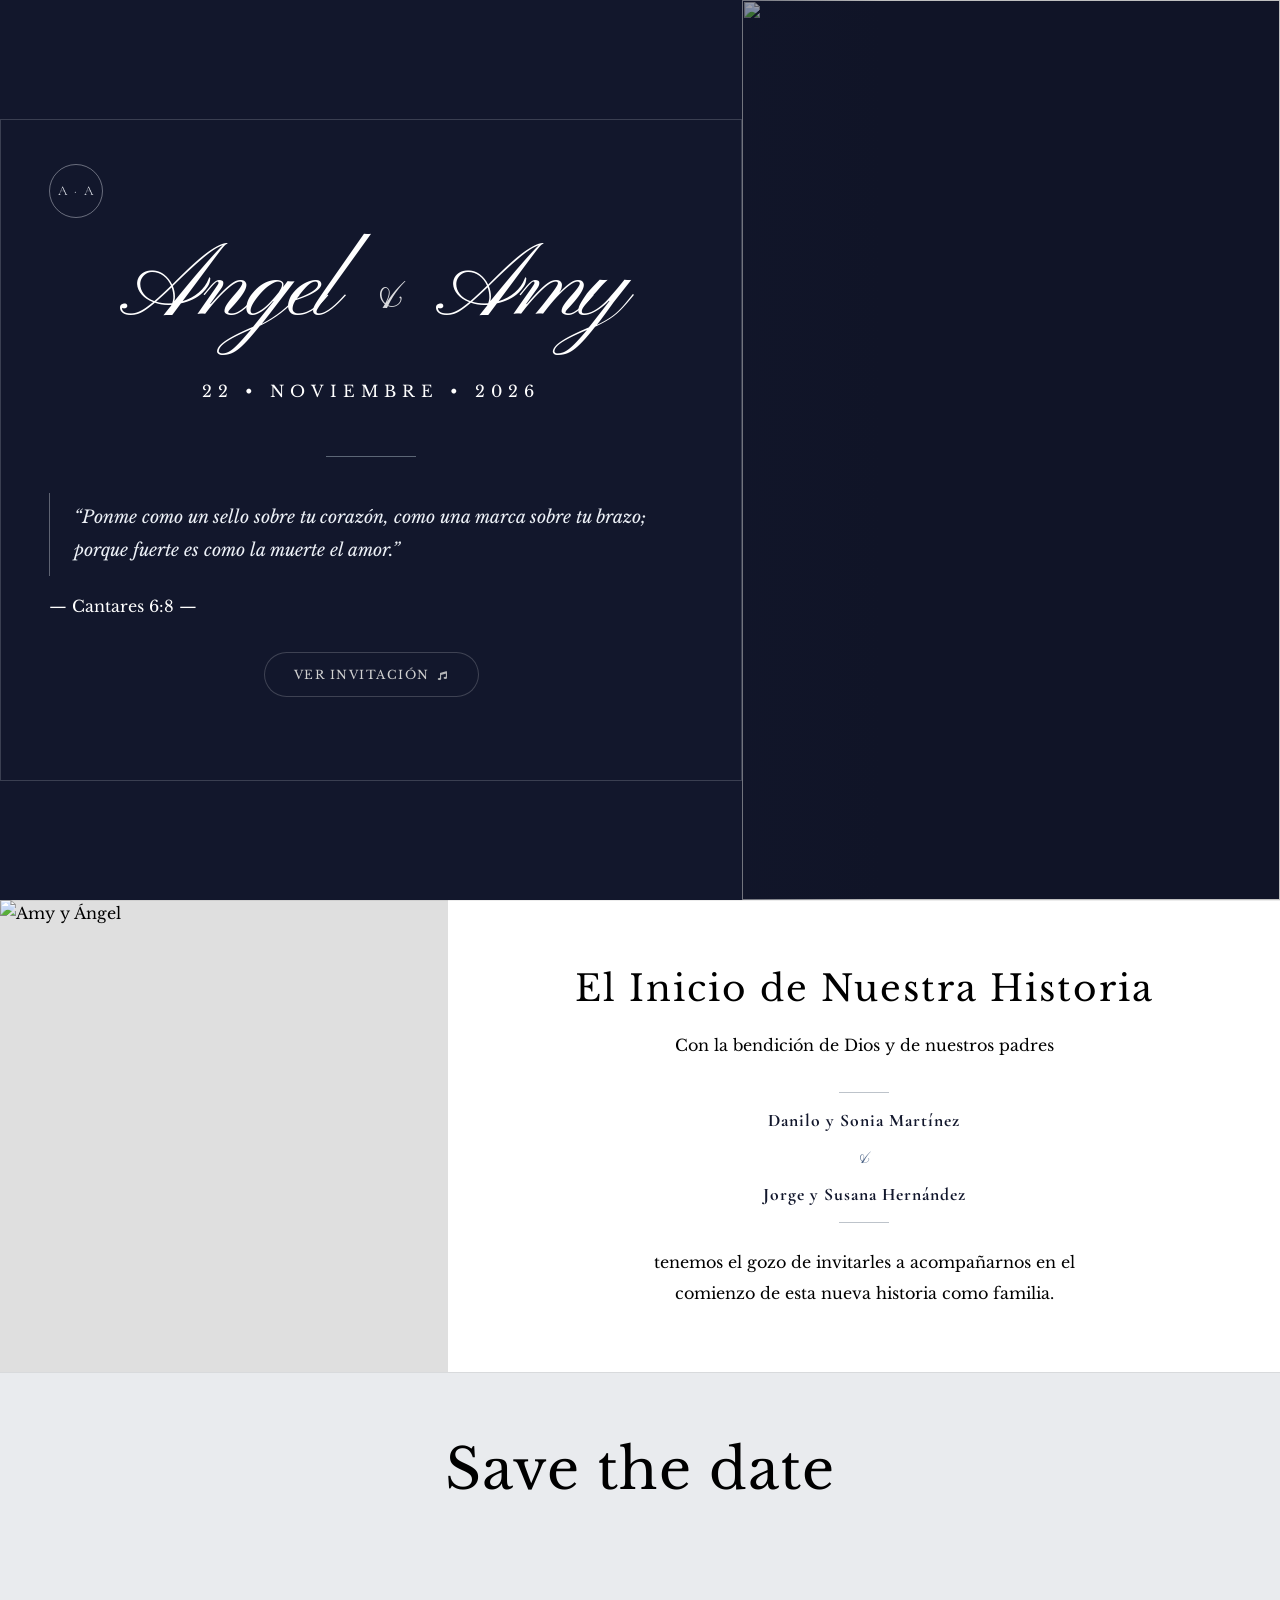
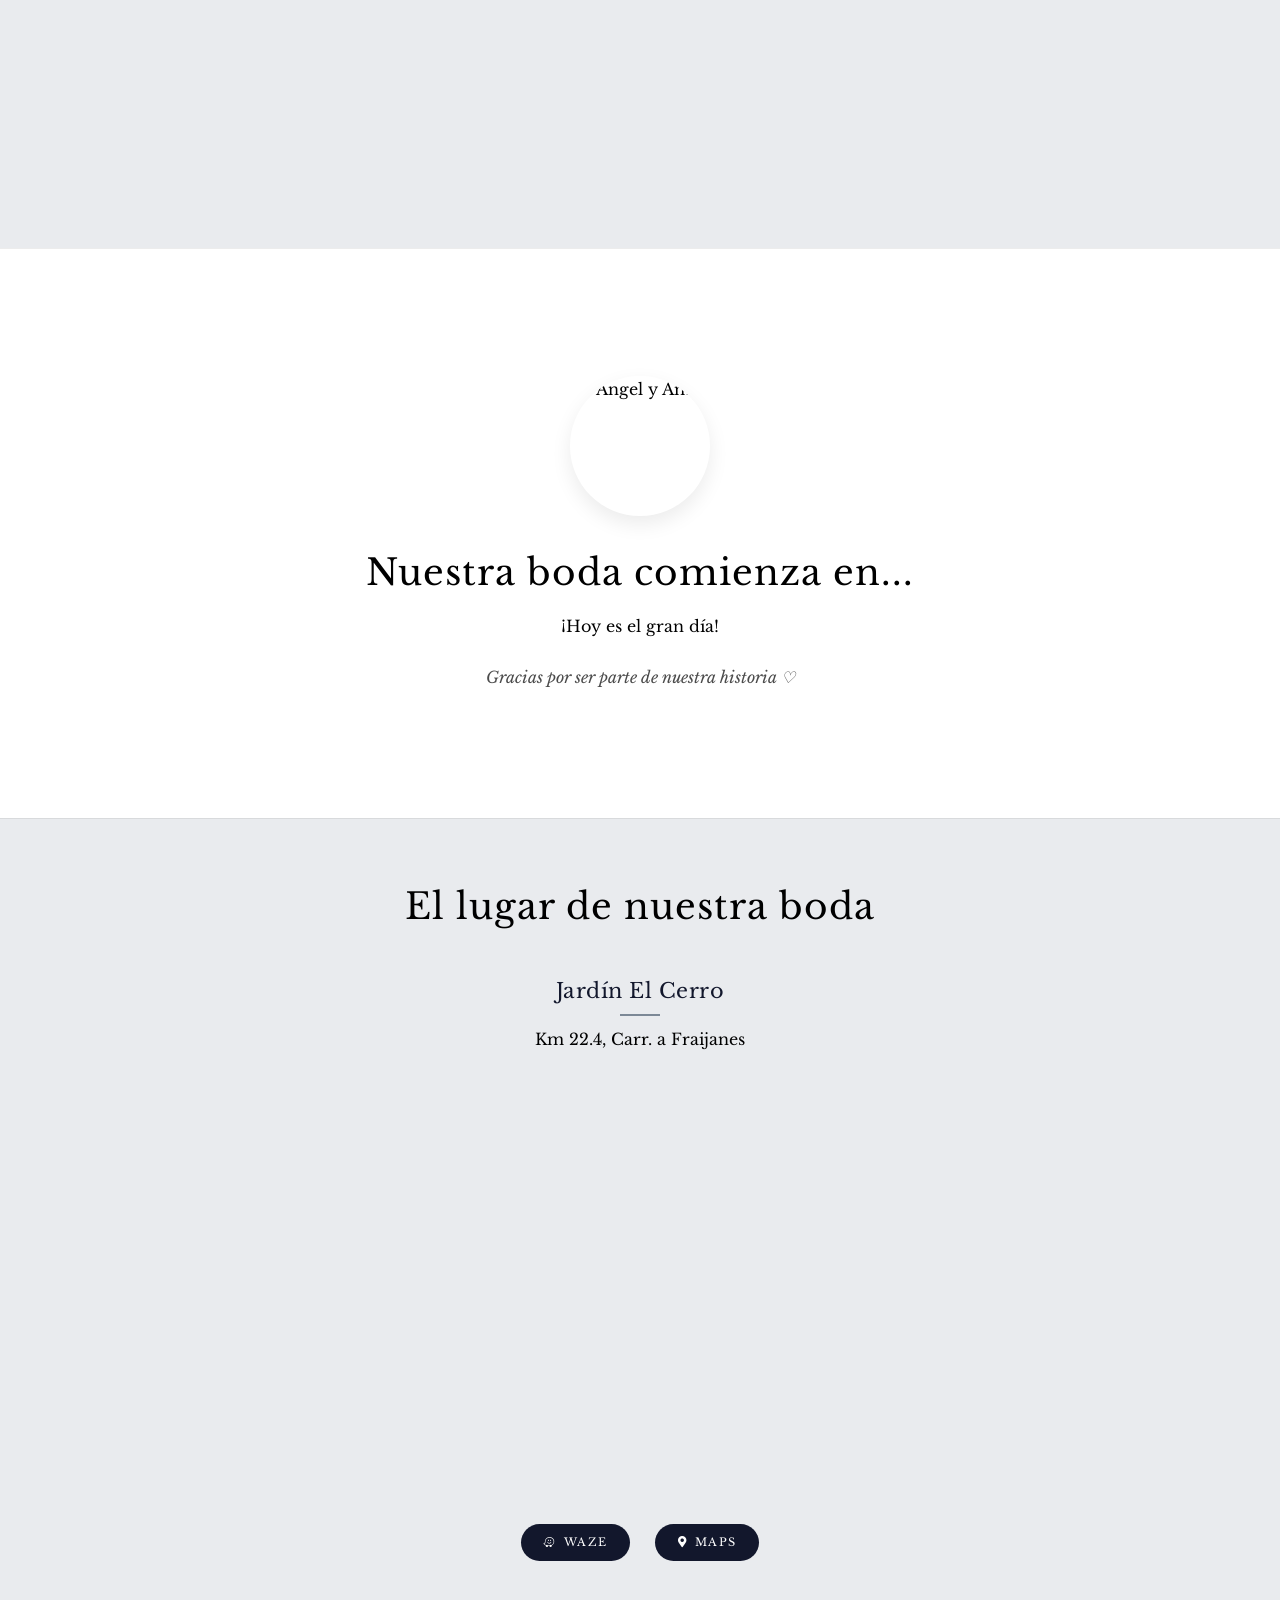
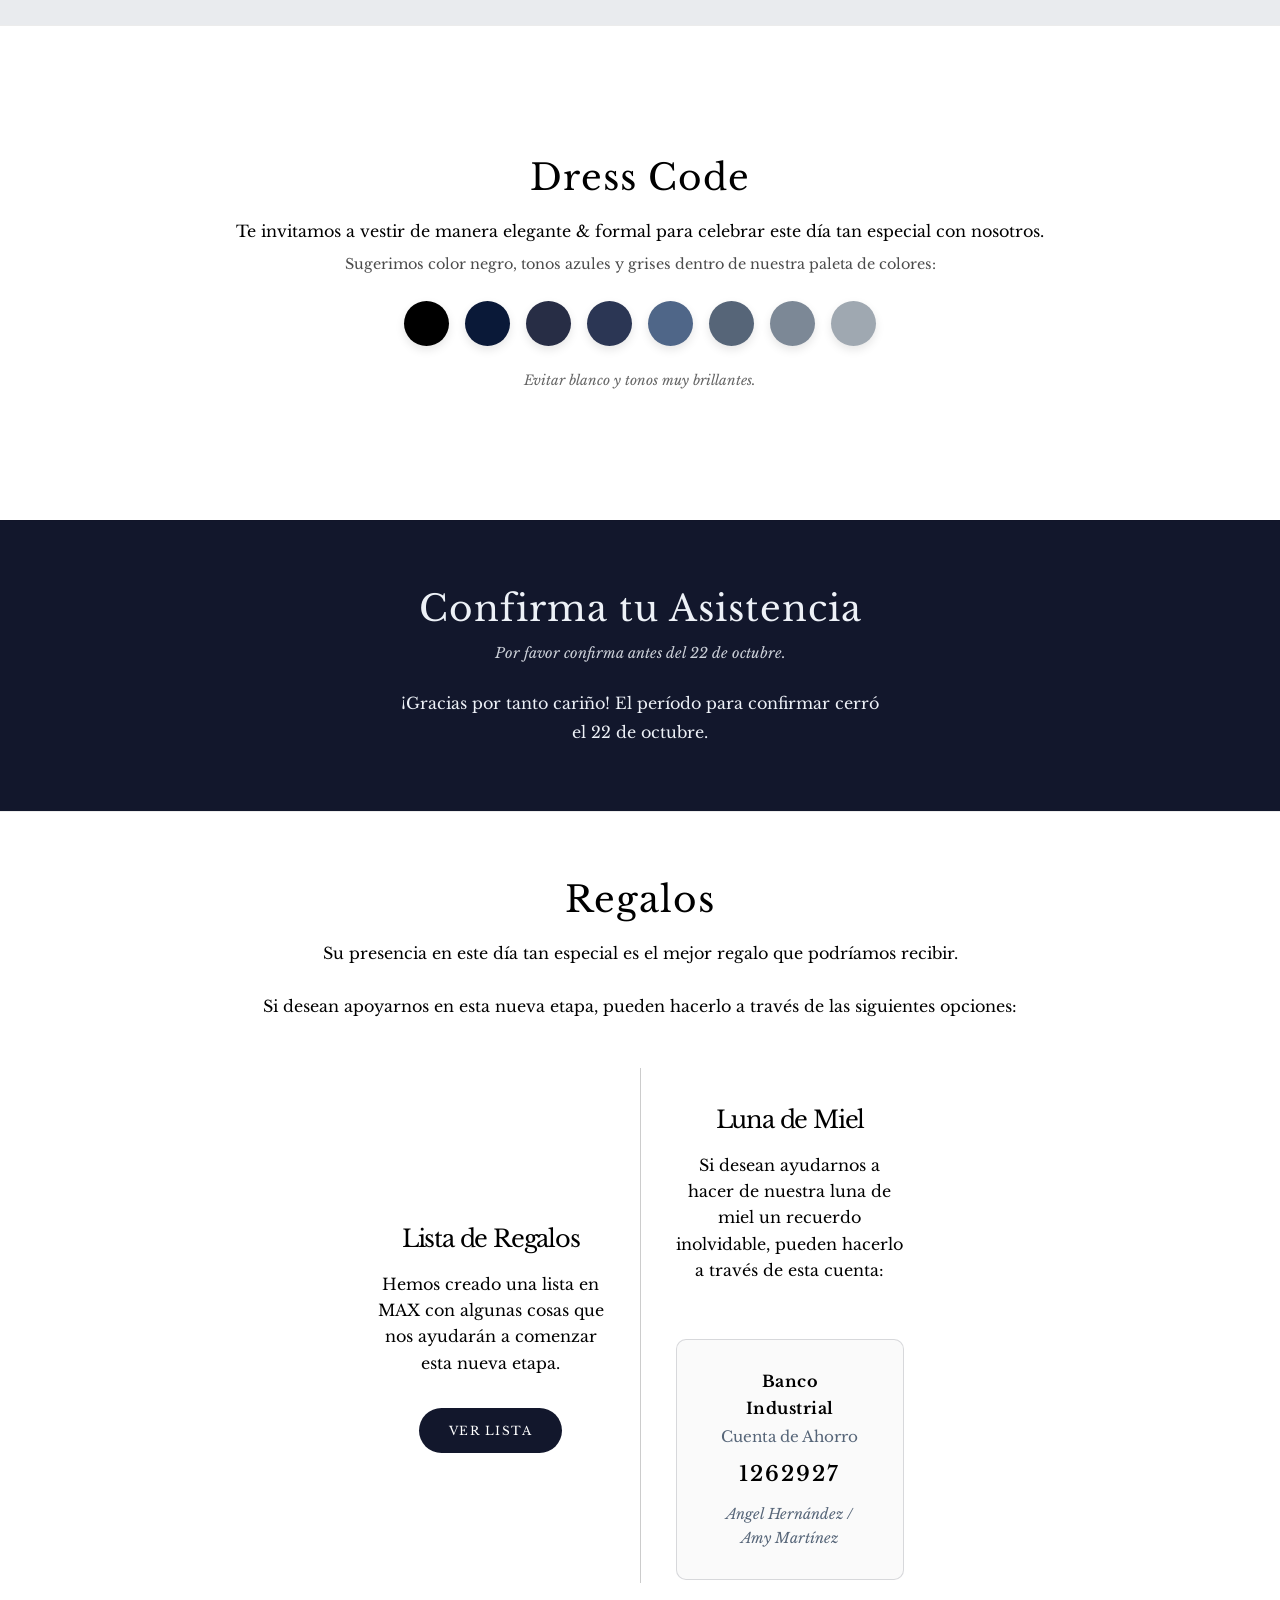
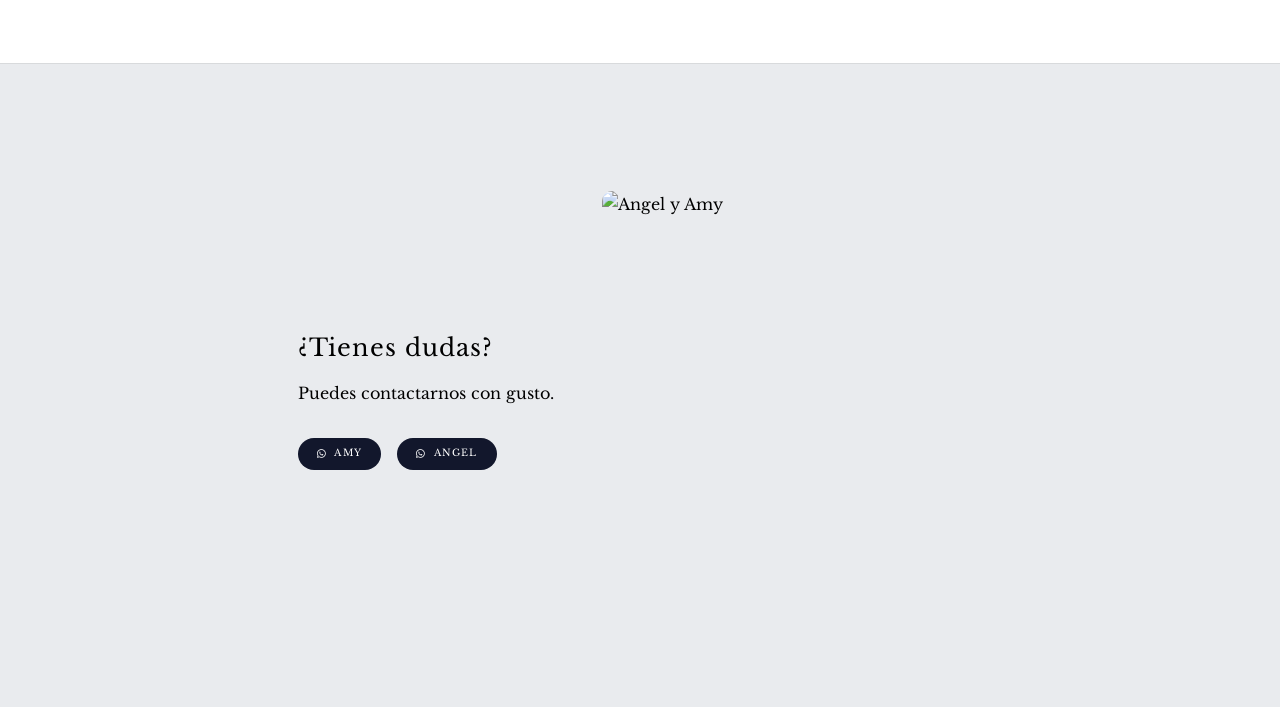
==== index.html @ c2020db7 "Mensaje Luna de Miel" ====
<!DOCTYPE HTML>

<html lang="es">
	<head>
		<title>Boda de Angel y Amy</title>
		<meta charset="utf-8" />

		<!-- Vista previa para WhatsApp y redes sociales -->
		<meta property="og:type" content="website" />
		<meta property="og:title" content="Angel & Amy · 22 de Noviembre 2026" />
		<meta property="og:description" content="¡Nos casamos! Acompáñanos a celebrar este día tan especial." />
		<meta property="og:image" content="https://wedding-angel-amy.netlify.app/images/preview.jpg" />
		<meta property="og:url" content="https://wedding-angel-amy.netlify.app/" />
		<meta name="twitter:card" content="summary_large_image" />
		<meta name="viewport" content="width=device-width, initial-scale=1, user-scalable=no" />
		<link rel="icon" type="image/png" sizes="32x32" href="images/favicon-32.png" />
		<link rel="icon" type="image/png" sizes="16x16" href="images/favicon-16.png" />
		<link rel="apple-touch-icon" sizes="180x180" href="images/favicon-180.png" />
		<link rel="icon" type="image/png" href="images/favicon.png" />
		<link rel="stylesheet" href="assets/css/main.css" />
		<link rel="stylesheet" href="https://cdnjs.cloudflare.com/ajax/libs/font-awesome/5.15.4/css/all.min.css">
		<link rel="preconnect" href="https://fonts.googleapis.com">
<link rel="preconnect" href="https://fonts.gstatic.com" crossorigin>

<link href="https://fonts.googleapis.com/css2?family=Cormorant+Garamond:wght@300;400;500;600;700&family=Libre+Baskerville:wght@400;700&family=Pinyon+Script&display=swap" rel="stylesheet">
		<noscript><link rel="stylesheet" href="assets/css/noscript.css" /></noscript>
	</head>
	<body class="is-preload">

		<!-- Wrapper -->
			<div id="wrapper" class="divided">

				<!-- Hero -->
					<section class="banner style1 orient-left content-align-left image-position-right fullscreen onload-image-fade-in onload-content-fade-right">
						<div class="content hero-content">

    <div class="hero-monogram">A · A</div>

    <h1 class="hero-names">
        <span>Angel</span>
        <span class="ampersand">&</span>
        <span>Amy</span>
    </h1>

<p class="hero-date">
22 • NOVIEMBRE • 2026
</p>

<div class="hero-divider"></div>

<blockquote class="hero-verse">
        “Ponme como un sello sobre tu corazón, como una marca sobre tu brazo; porque fuerte es como la muerte el amor.”
    </blockquote>

    <p class="hero-reference">
        — Cantares 6:8 —
    </p>

    <ul class="actions stacked">
        <li>
            <a href="#por-gracia"
               onclick="startExperience(event)"
               class="button hero-button">
                Ver Invitación <i class="icon solid fa-music" style="font-size:0.75em; margin-left:0.4em; opacity:0.85;"></i>
            </a>
        </li>
    </ul>

</div>
						<div class="image">
							<img src="images/Portada.jpg" alt="" />
						</div>
					</section>

					<section id="por-gracia" class="spotlight style1 orient-right content-align-left image-position-center onscroll-image-fade-in">
    <div class="content">
        <h2>El Inicio de Nuestra Historia</h2>
        <p class="spotlight-text">Con la bendición de Dios y de nuestros padres</p>
        <div class="parents-block">
            <div class="parents-divider"></div>
            <p class="parents-names">Danilo y Sonia Martínez</p>
            <span class="parents-ampersand">&amp;</span>
            <p class="parents-names">Jorge y Susana Hernández</p>
            <div class="parents-divider"></div>
        </div>
        <p class="spotlight-text">tenemos el gozo de invitarles a acompañarnos en el comienzo de esta nueva historia como familia.</p>
    </div>
    <div class="image">
        <img src="images/sdd2.jpg" alt="Amy y Ángel">
    </div>
</section>



				<!-- Fecha -->
				<section id="first" class="wrapper style1 align-center">
					<div class="inner onscroll-fade-in">
						<h1 class="sub-title">Save the date</h1>
						<div class="items style1 medium onscroll-fade-in">
							<section>
								<h3></h3>
								<h3>Domingo,</h3>
								<h3>22 de Noviembre de 2026</h3>
							</section>
							<section>
								<h3><i class="icon solid fa-church"></i> Ceremonia</h3>
								<h4>3:00 PM</h4>
								<h3><i class="icon solid fa-glass-cheers"></i> Recepción</h3>
								<h4>5:00 PM</h4>
							</section>
						</div>

					</div>
				</section>

				<!-- Countdown -->
				<section class="wrapper style1 align-center countdown-section onscroll-fade-in">
					<div class="inner onscroll-fade-in">
						<div class="date-photo">
							<img src="images/sdd5.jpg" alt="Angel y Amy" />
						</div>
						<h2 class="sub-title">Nuestra boda comienza en...</h2>
						<div id="countdown" class="countdown">
							<div class="time-box">
								<span id="days">0</span>
								<small>Días</small>
							</div>
							<div class="time-box">
								<span id="hours">0</span>
								<small>Horas</small>
							</div>
							<div class="time-box">
								<span id="minutes">0</span>
								<small>Min</small>
							</div>
							<div class="time-box">
								<span id="seconds">0</span>
								<small>Seg</small>
							</div>
						</div>
						<p id="countdown-message" class="countdown-message"></p>
					</div>
				</section>


				<!-- Ubicación -->
				<section class="wrapper style1 align-center location-section onscroll-fade-in">
					<div class="inner onscroll-fade-in">
						<h2 class="sub-title">El lugar de nuestra boda</h2>
						<br>
						<p><strong class="location-highlight">Jardín El Cerro</strong><br>Km 22.4, Carr. a Fraijanes</p>
						<div class="map-container">
						<iframe src="https://www.google.com/maps/embed?pb=!1m14!1m8!1m3!1d3247.8206105002237!2d-90.46124340290461!3d14.500118554054353!3m2!1i1024!2i768!4f13.1!3m3!1m2!1s0x8589a5372f4e31df%3A0xabebb25050e597f4!2sJard%C3%ADn%20El%20Cerro!5e0!3m2!1ses!2sgt!4v1773817597792!5m2!1ses!2sgt" width="600" height="450" style="border:0;" allowfullscreen="" loading="lazy" referrerpolicy="no-referrer-when-downgrade"></iframe>
					</div>
					<p></p>
					<ul class="actions small map-buttons">
						<li>
							<a href="https://waze.com/ul/h9fxdmx9bu" target="_blank" class="button small primary">
								<i class="icon brands fa-waze"></i> Waze
							</a>
						</li>
						<li>
							<a href="https://maps.app.goo.gl/NT7ha3MDsF26nURL7" target="_blank" class="button small primary">
								<i class="icon solid fa-map-marker-alt"></i> Maps
							</a>
						</li>
					</ul>
					</div>
					</section>

					<!-- Dress Code -->
					<section class="wrapper style1 align-center dresscode-section onscroll-fade-in">
						<div class="inner onscroll-fade-in">
							<h2 class="sub-title">Dress Code</h2>

							<p class="dresscode-text">
								Te invitamos a vestir de manera <strong>elegante & formal</strong> para celebrar este día tan especial con nosotros.
							</p>

							<p class="dresscode-subtext">
								Sugerimos color negro, tonos azules y grises dentro de nuestra paleta de colores:
							</p>

							<div class="color-palette">
								<span class="color color-1"></span>
								<span class="color color-2"></span>
								<span class="color color-3"></span>
								<span class="color color-4"></span>
								<span class="color color-5"></span>
								<span class="color color-6"></span>
								<span class="color color-7"></span>
								<span class="color color-8"></span>
							</div>

							<p class="dresscode-note">
								Evitar blanco y tonos muy brillantes.
							</p>
						</div>
					</section>

					<!-- RSVP -->
					<section class="wrapper style1 align-center rsvp-section onscroll-fade-in">
						<div class="inner onscroll-fade-in">
							<h2 class="sub-title">Confirma tu Asistencia</h2>
							<p class="rsvp-deadline">Por favor confirma antes del <strong>22 de octubre</strong>.</p>

							<div id="rsvp-active">
								<p id="rsvp-saludo" class="rsvp-saludo" style="display:none;"></p>
								<p>Esta invitación ha sido reservada para <strong id="seats">4</strong> persona(s).</p>

								<form id="rsvp-form">
									<label>¿Cuántos asistirán?</label>
									<select id="guestCount" required>
										<option value="" disabled selected>Cargando opciones...</option>
									</select>

									<br><br>

									<button type="submit" class="button primary">
										Confirmar asistencia
									</button>
								</form>
								<div id="thank-you" class="thank-you-box">
								<h3 class="thank-you-title">GRACIAS POR CONFIRMAR</h3>
								<p class="thank-you-text">Tu presencia es nuestro mejor regalo.</p>
								</div>
							</div>

							<div id="rsvp-closed" class="rsvp-closed-box" style="display:none;">
								<p>¡Gracias por tanto cariño! El período para confirmar cerró el 22 de octubre.</p>
							</div>
						</div>
					</section>
				





				<!-- Regalos -->
				<section class="wrapper style1 align-center regalos-section">
					<div class="inner onscroll-fade-in">

						<h2 class="sub-title">Regalos</h2>

						<p>
            				Su presencia en este día tan especial es el mejor regalo que podríamos recibir.<br><br>
							Si desean apoyarnos en esta nueva etapa, pueden hacerlo a través de las siguientes opciones:
						</p>

						<div class="items style1 medium onscroll-fade-in">

							<!-- Lista MAX -->
							<section>
								<h3>Lista de Regalos</h3>
								<p>
									Hemos creado una lista en MAX con algunas cosas que nos ayudarán a comenzar esta nueva etapa.
								</p>
								<a href="https://www2.max.com.gt/bodas/index/regalos/boda/42874/pareja/hernandez-martinez/fecha/22-11-2026" class="button primary" target="_blank">
									Ver lista
								</a>
							</section>

							<!-- QR -->
							<section>
								<h3>Luna de Miel</h3>
								<p>
									Si desean ayudarnos a hacer de nuestra luna de miel un recuerdo inolvidable, pueden hacerlo a través de esta cuenta:
								</p>
								<div class="bank-card">
									<p class="bank-name">Banco Industrial</p>
									<p class="bank-detail">Cuenta de Ahorro</p>
									<p class="bank-number">1262927</p>
									<p class="bank-owners">Angel Hernández / Amy Martínez</p>
								</div>
							</section>

						</div>

					</div>
				</section>

				

				<!-- Contacto -->
					<section class="wrapper style1 contact-section onscroll-fade-in">
						<div class="inner onscroll-fade-in contact-flex">
							<div class="contact-text">
								<h3 class="sub-title">¿Tienes dudas?</h3>
								<p>Puedes contactarnos con gusto.</p>

								<div class="contact-buttons">
									<a href="https://wa.me/56362516?text=Hola%20tengo%20una%20duda%20sobre%20la%20boda!" 
									target="_blank" 
									class="button small primary">
									<i class="icon brands fa-whatsapp"></i> Amy
									</a>

									<a href="https://wa.me/57635644?text=Hola%20tengo%20una%20duda%20sobre%20la%20boda!" 
									target="_blank" 
									class="button small primary">
									<i class="icon brands fa-whatsapp"></i> Angel
									</a>
								</div>
							</div>
							<div class="contact-photo">
								<img src="images/sdd6.jpg" alt="Angel y Amy" />
							</div>
						</div>
					</section>

			</div>

		<!-- Scripts -->
			<script src="assets/js/jquery.min.js"></script>
			<script src="assets/js/jquery.scrollex.min.js"></script>
			<script src="assets/js/jquery.scrolly.min.js"></script>
			<script src="assets/js/browser.min.js"></script>
			<script src="assets/js/breakpoints.min.js"></script>
			<script src="assets/js/util.js"></script>
			<script src="assets/js/main.js"></script>


		<!-- Música: reproduce la canción y baja a la sección de fecha -->
		<script>
			function smoothScrollTo(targetY, duration) {
				const startY = window.pageYOffset;
				const distance = targetY - startY;
				const startTime = performance.now();

				function easeOutQuint(t) {
					return 1 - Math.pow(1 - t, 5);
				}

				function step(currentTime) {
					const elapsed = currentTime - startTime;
					const progress = Math.min(elapsed / duration, 1);
					const eased = easeOutQuint(progress);

					window.scrollTo({ top: startY + distance * eased, behavior: 'auto' });

					if (progress < 1) {
						requestAnimationFrame(step);
					}
				}

				requestAnimationFrame(step);
			}

			function startExperience(event) {
				event.preventDefault();

				const song = document.getElementById("weddingSong");
				song.play();

				const target = document.querySelector('#por-gracia');
				const targetPosition = target.getBoundingClientRect().top + window.pageYOffset;

				smoothScrollTo(targetPosition, 1600);
			}
		</script>

		<!-- Conteo regresivo -->
		<script>
			const weddingDate = new Date("Nov 22, 2026 00:00:00").getTime();

			setInterval(function() {
				const now = new Date().getTime();
				const distance = weddingDate - now;

				if (distance <= 0) {
					document.getElementById("countdown").innerHTML = "¡Hoy es el gran día!";
					document.getElementById("countdown-message").innerText = "Gracias por ser parte de nuestra historia ♡";
					return;
				}

				const days = Math.floor(distance / (1000 * 60 * 60 * 24));
				const hours = Math.floor((distance / (1000 * 60 * 60)) % 24);
				const minutes = Math.floor((distance / (1000 * 60)) % 60);
				const seconds = Math.floor((distance / 1000) % 60);

				document.getElementById("days").innerText = days;
				document.getElementById("hours").innerText = hours;
				document.getElementById("minutes").innerText = minutes;
				document.getElementById("seconds").innerText = seconds;

				document.getElementById("countdown-message").innerText =
					"Contando los días para celebrar nuestro amor ♡";

			}, 1000);
		</script>

		<!-- Fecha límite de RSVP: cierra el formulario después del 22 de octubre -->
		<script>
			const rsvpDeadline = new Date("2026-10-22T23:59:59").getTime();

			if (Date.now() > rsvpDeadline) {
				document.getElementById("rsvp-active").style.display = "none";
				document.getElementById("rsvp-closed").style.display = "block";
			}
		</script>

		<!-- Cantidad de invitados por RSVP (según el enlace ?rsvp=) -->
		<script>
			const APPS_SCRIPT_URL = "https://script.google.com/macros/s/AKfycbyqhJdUTlt2XJfE5N0zF65Lbh-_t6SDPDvENMgmNZa_zVRCYBy6V2Z7oBlwqEmr4Bo/exec";

			const urlParams = new URLSearchParams(window.location.search);
			const guestGroup = (urlParams.get('rsvp') || '').trim().toLowerCase();

			// Respaldo por si el enlace no tiene ?rsvp= o el Apps Script aún no responde
			const guestDataRespaldo = {
				"familia-perez": 4,
				"ana": 2,
				"carlos": 1
			};

			function pintarOpciones(seats, nombre) {
				document.getElementById("seats").innerText = seats;

				if (nombre) {
					const saludo = document.getElementById("rsvp-saludo");
					if (saludo) {
						saludo.innerText = `Hola ${nombre},`;
						saludo.style.display = "block";
					}
				}

				const select = document.getElementById("guestCount");
				select.innerHTML = `<option value="" disabled selected>Selecciona una opción</option><option value="0">No podremos asistir</option>`;
				for (let i = 1; i <= seats; i++) {
					select.innerHTML += `<option value="${i}">${i} persona(s)</option>`;
				}
			}

			async function cargarInvitado() {
				if (!guestGroup) {
					pintarOpciones(1, null);
					return;
				}

				try {
					const res = await fetch(`${APPS_SCRIPT_URL}?slug=${encodeURIComponent(guestGroup)}`);
					const data = await res.json();

					if (data.found) {
						pintarOpciones(Number(data.asientos) || 1, data.nombre);
						return;
					}
				} catch (err) {
					console.error("No se pudo cargar la información del invitado, usando respaldo:", err);
				}

				// Respaldo si el slug no está en la hoja o falló la conexión
				pintarOpciones(guestDataRespaldo[guestGroup] || 1, null);
			}

			cargarInvitado();
		</script>

		<!-- Registrar RSVP -->
		<script>
			document.getElementById("rsvp-form").addEventListener("submit", function(e) {
				e.preventDefault();

				const guests = document.getElementById("guestCount").value;
				const attending = Number(guests) > 0 ? "si" : "no";

				const data = new URLSearchParams();
				data.append("group", guestGroup);
				data.append("guests", guests);
				data.append("attending", attending);

				fetch(APPS_SCRIPT_URL, {
					method: "POST",
					mode: "no-cors",
					body: data
				});

				// UX bonito 💅
				document.getElementById("rsvp-form").style.display = "none";
				document.getElementById("thank-you").style.display = "block";
			});
		</script>

		<audio id="weddingSong">
			<source src="audio/song.mp3" type="audio/mpeg">
		</audio>
	</body>
</html>
---- assets/css/main.css ----
@import url(fontawesome-all.min.css);
@import url("https://fonts.googleapis.com/css?family=Source+Sans+Pro:300,300i,400,400i");

/*
	Story by HTML5 UP
	html5up.net | @ajlkn
	Free for personal and commercial use under the CCA 3.0 license (html5up.net/license)
*/

html, body, div, span, applet, object,
iframe, h1, h2, h3, h4, h5, h6, p, blockquote,
pre, a, abbr, acronym, address, big, cite,
code, del, dfn, em, img, ins, kbd, q, s, samp,
small, strike, strong, sub, sup, tt, var, b,
u, i, center, dl, dt, dd, ol, ul, li, fieldset,
form, label, legend, table, caption, tbody,
tfoot, thead, tr, th, td, article, aside,
canvas, details, embed, figure, figcaption,
footer, header, hgroup, menu, nav, output, ruby,
section, summary, time, mark, audio, video {
	margin: 0;
	padding: 0;
	border: 0;
	font-size: 100%;
	font: inherit;
	vertical-align: baseline;}

article, aside, details, figcaption, figure,
footer, header, hgroup, menu, nav, section {
	display: block;}

body {
	line-height: 1;
}

ol, ul {
	list-style: none;
}

blockquote, q {
	quotes: none;
}

	blockquote:before, blockquote:after, q:before, q:after {
		content: '';
		content: none;
	}

table {
	border-collapse: collapse;
	border-spacing: 0;
}

body {
	-webkit-text-size-adjust: none;
}

mark {
	background-color: transparent;
	color: inherit;
}

input::-moz-focus-inner {
	border: 0;
	padding: 0;
}

input, select, textarea {
	-moz-appearance: none;
	-webkit-appearance: none;
	-ms-appearance: none;
	appearance: none;
}

/* Basic */

	@-ms-viewport {
		width: device-width;
	}

	body {
		-ms-overflow-style: scrollbar;
	}

	@media screen and (max-width: 480px) {

		html, body {
			min-width: 320px;
		}

	}

	html {
		box-sizing: border-box;
	}

	*, *:before, *:after {
		box-sizing: inherit;
	}

	body {
		background: #ffffff;
	}

		body.is-preload *, body.is-preload *:before, body.is-preload *:after {
			-moz-animation: none !important;
			-webkit-animation: none !important;
			-ms-animation: none !important;
			animation: none !important;
			-moz-transition: none !important;
			-webkit-transition: none !important;
			-ms-transition: none !important;
			transition: none !important;
		}

/* Type */

	html {
		font-size: 18pt;
	}

		@media screen and (max-width: 1680px) {

			html {
				font-size: 14pt;
			}

		}

		@media screen and (max-width: 1280px) {

			html {
				font-size: 12pt;
			}

		}

		@media screen and (max-width: 736px) {

			html {
				font-size: 11pt;
			}

		}

		@media screen and (max-width: 360px) {

			html {
				font-size: 10pt;
			}

		}

	body {
		background-color: #ffffff;
		color: #000000;
	}

	body, input, select, textarea {
		font-family: 'Libre Baskerville', serif;
		font-size: 1rem;
		font-weight: 300;
		line-height: 1.65;
	}

	a {
		-moz-transition: color 0.2s ease-in-out;
		-webkit-transition: color 0.2s ease-in-out;
		-ms-transition: color 0.2s ease-in-out;
		transition: color 0.2s ease-in-out;
		text-decoration: underline;
	}

		a:hover {
			text-decoration: none;
		}

	strong, b {
		font-weight: 400;
	}

	em, i {
		font-style: italic;
	}

	p {
		margin: 0 0 2rem 0;
	}

		p.major {
			font-size: 1.25rem;
		}

	h1, h2, h3, h4, h5, h6 {
		font-weight: 300;
		line-height: 1.375;
		letter-spacing: -0.05em;
		margin: 0 0 1rem 0;
	}

		h1 a, h2 a, h3 a, h4 a, h5 a, h6 a {
			color: inherit;
			text-decoration: none;
		}

	h1 {
		font-size: 3.5rem;
		line-height: 1.2;
	}

	h2 {
		font-size: 2.25rem;
	}

	h3 {
		font-size: 1.5rem;
	}

	h4 {
		font-size: 1.1rem;
	}

	h5 {
		font-size: 0.9rem;
	}

	h6 {
		font-size: 0.7rem;
	}

	sub {
		font-size: 0.8rem;
		position: relative;
		top: 0.5rem;
	}

	sup {
		font-size: 0.8rem;
		position: relative;
		top: -0.5rem;
	}

	blockquote {
		border-left: solid 4px;
		font-style: italic;
		margin: 0 0 2rem 0;
		padding: 0.5rem 0 0.5rem 2rem;
	}

	code {
		border-radius: 4px;
		font-family: "Courier New", monospace;
		font-size: 0.9em;
		margin: 0 0.25rem;
		padding: 0.25rem 0.325rem;
	}

	pre {
		-webkit-overflow-scrolling: touch;
		font-family: "Courier New", monospace;
		font-size: 0.9em;
		margin: 0 0 2rem 0;
	}

		pre code {
			display: block;
			line-height: 1.5;
			padding: 0.75rem 1rem;
			overflow-x: auto;
		}

	hr {
		border: 0;
		border-bottom: solid 1px;
		margin: 2.5rem 0;
	}

		hr.major {
			margin: 3.5rem 0;
		}

	.align-left {
		text-align: left;
	}

	.align-center {
		text-align: center;
	}

	.align-right {
		text-align: right;
	}

	@media screen and (max-width: 736px) {

		p.major {
			font-size: 1.1rem;
		}

		h1 {
			font-size: 2.5rem;
		}

		h2 {
			font-size: 2rem;
		}

		h3 {
			font-size: 1.25rem;
		}

		h4 {
			font-size: 1rem;
		}

	}

	input, select, textarea {
		color: #000000;
	}

	a {
		color: #000000;
	}

		a:hover {
			color: #47D3E5;
		}

	strong, b {
		color: #000000;
	}

	h1, h2, h3, h4, h5, h6 {
		color: #000000;
	}

	blockquote {
		border-left-color: rgba(0, 0, 0, 0.2);
	}

	code {
		background: rgba(0, 0, 0, 0.05);
		border-color: rgba(0, 0, 0, 0.2);
	}

	hr {
		border-bottom-color: rgba(0, 0, 0, 0.2);
	}

/* Row */

	.row {
		display: flex;
		flex-wrap: wrap;
		box-sizing: border-box;
		align-items: stretch;
	}

		.row > * {
			box-sizing: border-box;
		}

		.row.gtr-uniform > * > :last-child {
			margin-bottom: 0;
		}

		.row.aln-left {
			justify-content: flex-start;
		}

		.row.aln-center {
			justify-content: center;
		}

		.row.aln-right {
			justify-content: flex-end;
		}

		.row.aln-top {
			align-items: flex-start;
		}

		.row.aln-middle {
			align-items: center;
		}

		.row.aln-bottom {
			align-items: flex-end;
		}

		.row > .imp {
			order: -1;
		}

		.row > .col-1 {
			width: 8.33333%;
		}

		.row > .off-1 {
			margin-left: 8.33333%;
		}

		.row > .col-2 {
			width: 16.66667%;
		}

		.row > .off-2 {
			margin-left: 16.66667%;
		}

		.row > .col-3 {
			width: 25%;
		}

		.row > .off-3 {
			margin-left: 25%;
		}

		.row > .col-4 {
			width: 33.33333%;
		}

		.row > .off-4 {
			margin-left: 33.33333%;
		}

		.row > .col-5 {
			width: 41.66667%;
		}

		.row > .off-5 {
			margin-left: 41.66667%;
		}

		.row > .col-6 {
			width: 50%;
		}

		.row > .off-6 {
			margin-left: 50%;
		}

		.row > .col-7 {
			width: 58.33333%;
		}

		.row > .off-7 {
			margin-left: 58.33333%;
		}

		.row > .col-8 {
			width: 66.66667%;
		}

		.row > .off-8 {
			margin-left: 66.66667%;
		}

		.row > .col-9 {
			width: 75%;
		}

		.row > .off-9 {
			margin-left: 75%;
		}

		.row > .col-10 {
			width: 83.33333%;
		}

		.row > .off-10 {
			margin-left: 83.33333%;
		}

		.row > .col-11 {
			width: 91.66667%;
		}

		.row > .off-11 {
			margin-left: 91.66667%;
		}

		.row > .col-12 {
			width: 100%;
		}

		.row > .off-12 {
			margin-left: 100%;
		}

		.row.gtr-0 {
			margin-top: 0;
			margin-left: 0rem;
		}

			.row.gtr-0 > * {
				padding: 0 0 0 0rem;
			}

			.row.gtr-0.gtr-uniform {
				margin-top: 0rem;
			}

				.row.gtr-0.gtr-uniform > * {
					padding-top: 0rem;
				}

		.row.gtr-25 {
			margin-top: 0;
			margin-left: -0.5rem;
		}

			.row.gtr-25 > * {
				padding: 0 0 0 0.5rem;
			}

			.row.gtr-25.gtr-uniform {
				margin-top: -0.5rem;
			}

				.row.gtr-25.gtr-uniform > * {
					padding-top: 0.5rem;
				}

		.row.gtr-50 {
			margin-top: 0;
			margin-left: -1rem;
		}

			.row.gtr-50 > * {
				padding: 0 0 0 1rem;
			}

			.row.gtr-50.gtr-uniform {
				margin-top: -1rem;
			}

				.row.gtr-50.gtr-uniform > * {
					padding-top: 1rem;
				}

		.row {
			margin-top: 0;
			margin-left: -2rem;
		}

			.row > * {
				padding: 0 0 0 2rem;
			}

			.row.gtr-uniform {
				margin-top: -2rem;
			}

				.row.gtr-uniform > * {
					padding-top: 2rem;
				}

		.row.gtr-150 {
			margin-top: 0;
			margin-left: -3rem;
		}

			.row.gtr-150 > * {
				padding: 0 0 0 3rem;
			}

			.row.gtr-150.gtr-uniform {
				margin-top: -3rem;
			}

				.row.gtr-150.gtr-uniform > * {
					padding-top: 3rem;
				}

		.row.gtr-200 {
			margin-top: 0;
			margin-left: -4rem;
		}

			.row.gtr-200 > * {
				padding: 0 0 0 4rem;
			}

			.row.gtr-200.gtr-uniform {
				margin-top: -4rem;
			}

				.row.gtr-200.gtr-uniform > * {
					padding-top: 4rem;
				}

		@media screen and (max-width: 1680px) {

			.row {
				display: flex;
				flex-wrap: wrap;
				box-sizing: border-box;
				align-items: stretch;
			}

				.row > * {
					box-sizing: border-box;
				}

				.row.gtr-uniform > * > :last-child {
					margin-bottom: 0;
				}

				.row.aln-left {
					justify-content: flex-start;
				}

				.row.aln-center {
					justify-content: center;
				}

				.row.aln-right {
					justify-content: flex-end;
				}

				.row.aln-top {
					align-items: flex-start;
				}

				.row.aln-middle {
					align-items: center;
				}

				.row.aln-bottom {
					align-items: flex-end;
				}

				.row > .imp-xlarge {
					order: -1;
				}

				.row > .col-1-xlarge {
					width: 8.33333%;
				}

				.row > .off-1-xlarge {
					margin-left: 8.33333%;
				}

				.row > .col-2-xlarge {
					width: 16.66667%;
				}

				.row > .off-2-xlarge {
					margin-left: 16.66667%;
				}

				.row > .col-3-xlarge {
					width: 25%;
				}

				.row > .off-3-xlarge {
					margin-left: 25%;
				}

				.row > .col-4-xlarge {
					width: 33.33333%;
				}

				.row > .off-4-xlarge {
					margin-left: 33.33333%;
				}

				.row > .col-5-xlarge {
					width: 41.66667%;
				}

				.row > .off-5-xlarge {
					margin-left: 41.66667%;
				}

				.row > .col-6-xlarge {
					width: 50%;
				}

				.row > .off-6-xlarge {
					margin-left: 50%;
				}

				.row > .col-7-xlarge {
					width: 58.33333%;
				}

				.row > .off-7-xlarge {
					margin-left: 58.33333%;
				}

				.row > .col-8-xlarge {
					width: 66.66667%;
				}

				.row > .off-8-xlarge {
					margin-left: 66.66667%;
				}

				.row > .col-9-xlarge {
					width: 75%;
				}

				.row > .off-9-xlarge {
					margin-left: 75%;
				}

				.row > .col-10-xlarge {
					width: 83.33333%;
				}

				.row > .off-10-xlarge {
					margin-left: 83.33333%;
				}

				.row > .col-11-xlarge {
					width: 91.66667%;
				}

				.row > .off-11-xlarge {
					margin-left: 91.66667%;
				}

				.row > .col-12-xlarge {
					width: 100%;
				}

				.row > .off-12-xlarge {
					margin-left: 100%;
				}

				.row.gtr-0 {
					margin-top: 0;
					margin-left: 0rem;
				}

					.row.gtr-0 > * {
						padding: 0 0 0 0rem;
					}

					.row.gtr-0.gtr-uniform {
						margin-top: 0rem;
					}

						.row.gtr-0.gtr-uniform > * {
							padding-top: 0rem;
						}

				.row.gtr-25 {
					margin-top: 0;
					margin-left: -0.5rem;
				}

					.row.gtr-25 > * {
						padding: 0 0 0 0.5rem;
					}

					.row.gtr-25.gtr-uniform {
						margin-top: -0.5rem;
					}

						.row.gtr-25.gtr-uniform > * {
							padding-top: 0.5rem;
						}

				.row.gtr-50 {
					margin-top: 0;
					margin-left: -1rem;
				}

					.row.gtr-50 > * {
						padding: 0 0 0 1rem;
					}

					.row.gtr-50.gtr-uniform {
						margin-top: -1rem;
					}

						.row.gtr-50.gtr-uniform > * {
							padding-top: 1rem;
						}

				.row {
					margin-top: 0;
					margin-left: -2rem;
				}

					.row > * {
						padding: 0 0 0 2rem;
					}

					.row.gtr-uniform {
						margin-top: -2rem;
					}

						.row.gtr-uniform > * {
							padding-top: 2rem;
						}

				.row.gtr-150 {
					margin-top: 0;
					margin-left: -3rem;
				}

					.row.gtr-150 > * {
						padding: 0 0 0 3rem;
					}

					.row.gtr-150.gtr-uniform {
						margin-top: -3rem;
					}

						.row.gtr-150.gtr-uniform > * {
							padding-top: 3rem;
						}

				.row.gtr-200 {
					margin-top: 0;
					margin-left: -4rem;
				}

					.row.gtr-200 > * {
						padding: 0 0 0 4rem;
					}

					.row.gtr-200.gtr-uniform {
						margin-top: -4rem;
					}

						.row.gtr-200.gtr-uniform > * {
							padding-top: 4rem;
						}

		}

		@media screen and (max-width: 1280px) {

			.row {
				display: flex;
				flex-wrap: wrap;
				box-sizing: border-box;
				align-items: stretch;
			}

				.row > * {
					box-sizing: border-box;
				}

				.row.gtr-uniform > * > :last-child {
					margin-bottom: 0;
				}

				.row.aln-left {
					justify-content: flex-start;
				}

				.row.aln-center {
					justify-content: center;
				}

				.row.aln-right {
					justify-content: flex-end;
				}

				.row.aln-top {
					align-items: flex-start;
				}

				.row.aln-middle {
					align-items: center;
				}

				.row.aln-bottom {
					align-items: flex-end;
				}

				.row > .imp-large {
					order: -1;
				}

				.row > .col-1-large {
					width: 8.33333%;
				}

				.row > .off-1-large {
					margin-left: 8.33333%;
				}

				.row > .col-2-large {
					width: 16.66667%;
				}

				.row > .off-2-large {
					margin-left: 16.66667%;
				}

				.row > .col-3-large {
					width: 25%;
				}

				.row > .off-3-large {
					margin-left: 25%;
				}

				.row > .col-4-large {
					width: 33.33333%;
				}

				.row > .off-4-large {
					margin-left: 33.33333%;
				}

				.row > .col-5-large {
					width: 41.66667%;
				}

				.row > .off-5-large {
					margin-left: 41.66667%;
				}

				.row > .col-6-large {
					width: 50%;
				}

				.row > .off-6-large {
					margin-left: 50%;
				}

				.row > .col-7-large {
					width: 58.33333%;
				}

				.row > .off-7-large {
					margin-left: 58.33333%;
				}

				.row > .col-8-large {
					width: 66.66667%;
				}

				.row > .off-8-large {
					margin-left: 66.66667%;
				}

				.row > .col-9-large {
					width: 75%;
				}

				.row > .off-9-large {
					margin-left: 75%;
				}

				.row > .col-10-large {
					width: 83.33333%;
				}

				.row > .off-10-large {
					margin-left: 83.33333%;
				}

				.row > .col-11-large {
					width: 91.66667%;
				}

				.row > .off-11-large {
					margin-left: 91.66667%;
				}

				.row > .col-12-large {
					width: 100%;
				}

				.row > .off-12-large {
					margin-left: 100%;
				}

				.row.gtr-0 {
					margin-top: 0;
					margin-left: 0rem;
				}

					.row.gtr-0 > * {
						padding: 0 0 0 0rem;
					}

					.row.gtr-0.gtr-uniform {
						margin-top: 0rem;
					}

						.row.gtr-0.gtr-uniform > * {
							padding-top: 0rem;
						}

				.row.gtr-25 {
					margin-top: 0;
					margin-left: -0.5rem;
				}

					.row.gtr-25 > * {
						padding: 0 0 0 0.5rem;
					}

					.row.gtr-25.gtr-uniform {
						margin-top: -0.5rem;
					}

						.row.gtr-25.gtr-uniform > * {
							padding-top: 0.5rem;
						}

				.row.gtr-50 {
					margin-top: 0;
					margin-left: -1rem;
				}

					.row.gtr-50 > * {
						padding: 0 0 0 1rem;
					}

					.row.gtr-50.gtr-uniform {
						margin-top: -1rem;
					}

						.row.gtr-50.gtr-uniform > * {
							padding-top: 1rem;
						}

				.row {
					margin-top: 0;
					margin-left: -2rem;
				}

					.row > * {
						padding: 0 0 0 2rem;
					}

					.row.gtr-uniform {
						margin-top: -2rem;
					}

						.row.gtr-uniform > * {
							padding-top: 2rem;
						}

				.row.gtr-150 {
					margin-top: 0;
					margin-left: -3rem;
				}

					.row.gtr-150 > * {
						padding: 0 0 0 3rem;
					}

					.row.gtr-150.gtr-uniform {
						margin-top: -3rem;
					}

						.row.gtr-150.gtr-uniform > * {
							padding-top: 3rem;
						}

				.row.gtr-200 {
					margin-top: 0;
					margin-left: -4rem;
				}

					.row.gtr-200 > * {
						padding: 0 0 0 4rem;
					}

					.row.gtr-200.gtr-uniform {
						margin-top: -4rem;
					}

						.row.gtr-200.gtr-uniform > * {
							padding-top: 4rem;
						}

		}

		@media screen and (max-width: 980px) {

			.row {
				display: flex;
				flex-wrap: wrap;
				box-sizing: border-box;
				align-items: stretch;
			}

				.row > * {
					box-sizing: border-box;
				}

				.row.gtr-uniform > * > :last-child {
					margin-bottom: 0;
				}

				.row.aln-left {
					justify-content: flex-start;
				}

				.row.aln-center {
					justify-content: center;
				}

				.row.aln-right {
					justify-content: flex-end;
				}

				.row.aln-top {
					align-items: flex-start;
				}

				.row.aln-middle {
					align-items: center;
				}

				.row.aln-bottom {
					align-items: flex-end;
				}

				.row > .imp-medium {
					order: -1;
				}

				.row > .col-1-medium {
					width: 8.33333%;
				}

				.row > .off-1-medium {
					margin-left: 8.33333%;
				}

				.row > .col-2-medium {
					width: 16.66667%;
				}

				.row > .off-2-medium {
					margin-left: 16.66667%;
				}

				.row > .col-3-medium {
					width: 25%;
				}

				.row > .off-3-medium {
					margin-left: 25%;
				}

				.row > .col-4-medium {
					width: 33.33333%;
				}

				.row > .off-4-medium {
					margin-left: 33.33333%;
				}

				.row > .col-5-medium {
					width: 41.66667%;
				}

				.row > .off-5-medium {
					margin-left: 41.66667%;
				}

				.row > .col-6-medium {
					width: 50%;
				}

				.row > .off-6-medium {
					margin-left: 50%;
				}

				.row > .col-7-medium {
					width: 58.33333%;
				}

				.row > .off-7-medium {
					margin-left: 58.33333%;
				}

				.row > .col-8-medium {
					width: 66.66667%;
				}

				.row > .off-8-medium {
					margin-left: 66.66667%;
				}

				.row > .col-9-medium {
					width: 75%;
				}

				.row > .off-9-medium {
					margin-left: 75%;
				}

				.row > .col-10-medium {
					width: 83.33333%;
				}

				.row > .off-10-medium {
					margin-left: 83.33333%;
				}

				.row > .col-11-medium {
					width: 91.66667%;
				}

				.row > .off-11-medium {
					margin-left: 91.66667%;
				}

				.row > .col-12-medium {
					width: 100%;
				}

				.row > .off-12-medium {
					margin-left: 100%;
				}

				.row.gtr-0 {
					margin-top: 0;
					margin-left: 0rem;
				}

					.row.gtr-0 > * {
						padding: 0 0 0 0rem;
					}

					.row.gtr-0.gtr-uniform {
						margin-top: 0rem;
					}

						.row.gtr-0.gtr-uniform > * {
							padding-top: 0rem;
						}

				.row.gtr-25 {
					margin-top: 0;
					margin-left: -0.5rem;
				}

					.row.gtr-25 > * {
						padding: 0 0 0 0.5rem;
					}

					.row.gtr-25.gtr-uniform {
						margin-top: -0.5rem;
					}

						.row.gtr-25.gtr-uniform > * {
							padding-top: 0.5rem;
						}

				.row.gtr-50 {
					margin-top: 0;
					margin-left: -1rem;
				}

					.row.gtr-50 > * {
						padding: 0 0 0 1rem;
					}

					.row.gtr-50.gtr-uniform {
						margin-top: -1rem;
					}

						.row.gtr-50.gtr-uniform > * {
							padding-top: 1rem;
						}

				.row {
					margin-top: 0;
					margin-left: -2rem;
				}

					.row > * {
						padding: 0 0 0 2rem;
					}

					.row.gtr-uniform {
						margin-top: -2rem;
					}

						.row.gtr-uniform > * {
							padding-top: 2rem;
						}

				.row.gtr-150 {
					margin-top: 0;
					margin-left: -3rem;
				}

					.row.gtr-150 > * {
						padding: 0 0 0 3rem;
					}

					.row.gtr-150.gtr-uniform {
						margin-top: -3rem;
					}

						.row.gtr-150.gtr-uniform > * {
							padding-top: 3rem;
						}

				.row.gtr-200 {
					margin-top: 0;
					margin-left: -4rem;
				}

					.row.gtr-200 > * {
						padding: 0 0 0 4rem;
					}

					.row.gtr-200.gtr-uniform {
						margin-top: -4rem;
					}

						.row.gtr-200.gtr-uniform > * {
							padding-top: 4rem;
						}

		}

		@media screen and (max-width: 736px) {

			.row {
				display: flex;
				flex-wrap: wrap;
				box-sizing: border-box;
				align-items: stretch;
			}

				.row > * {
					box-sizing: border-box;
				}

				.row.gtr-uniform > * > :last-child {
					margin-bottom: 0;
				}

				.row.aln-left {
					justify-content: flex-start;
				}

				.row.aln-center {
					justify-content: center;
				}

				.row.aln-right {
					justify-content: flex-end;
				}

				.row.aln-top {
					align-items: flex-start;
				}

				.row.aln-middle {
					align-items: center;
				}

				.row.aln-bottom {
					align-items: flex-end;
				}

				.row > .imp-small {
					order: -1;
				}

				.row > .col-1-small {
					width: 8.33333%;
				}

				.row > .off-1-small {
					margin-left: 8.33333%;
				}

				.row > .col-2-small {
					width: 16.66667%;
				}

				.row > .off-2-small {
					margin-left: 16.66667%;
				}

				.row > .col-3-small {
					width: 25%;
				}

				.row > .off-3-small {
					margin-left: 25%;
				}

				.row > .col-4-small {
					width: 33.33333%;
				}

				.row > .off-4-small {
					margin-left: 33.33333%;
				}

				.row > .col-5-small {
					width: 41.66667%;
				}

				.row > .off-5-small {
					margin-left: 41.66667%;
				}

				.row > .col-6-small {
					width: 50%;
				}

				.row > .off-6-small {
					margin-left: 50%;
				}

				.row > .col-7-small {
					width: 58.33333%;
				}

				.row > .off-7-small {
					margin-left: 58.33333%;
				}

				.row > .col-8-small {
					width: 66.66667%;
				}

				.row > .off-8-small {
					margin-left: 66.66667%;
				}

				.row > .col-9-small {
					width: 75%;
				}

				.row > .off-9-small {
					margin-left: 75%;
				}

				.row > .col-10-small {
					width: 83.33333%;
				}

				.row > .off-10-small {
					margin-left: 83.33333%;
				}

				.row > .col-11-small {
					width: 91.66667%;
				}

				.row > .off-11-small {
					margin-left: 91.66667%;
				}

				.row > .col-12-small {
					width: 100%;
				}

				.row > .off-12-small {
					margin-left: 100%;
				}

				.row.gtr-0 {
					margin-top: 0;
					margin-left: 0rem;
				}

					.row.gtr-0 > * {
						padding: 0 0 0 0rem;
					}

					.row.gtr-0.gtr-uniform {
						margin-top: 0rem;
					}

						.row.gtr-0.gtr-uniform > * {
							padding-top: 0rem;
						}

				.row.gtr-25 {
					margin-top: 0;
					margin-left: -0.5rem;
				}

					.row.gtr-25 > * {
						padding: 0 0 0 0.5rem;
					}

					.row.gtr-25.gtr-uniform {
						margin-top: -0.5rem;
					}

						.row.gtr-25.gtr-uniform > * {
							padding-top: 0.5rem;
						}

				.row.gtr-50 {
					margin-top: 0;
					margin-left: -1rem;
				}

					.row.gtr-50 > * {
						padding: 0 0 0 1rem;
					}

					.row.gtr-50.gtr-uniform {
						margin-top: -1rem;
					}

						.row.gtr-50.gtr-uniform > * {
							padding-top: 1rem;
						}

				.row {
					margin-top: 0;
					margin-left: -2rem;
				}

					.row > * {
						padding: 0 0 0 2rem;
					}

					.row.gtr-uniform {
						margin-top: -2rem;
					}

						.row.gtr-uniform > * {
							padding-top: 2rem;
						}

				.row.gtr-150 {
					margin-top: 0;
					margin-left: -3rem;
				}

					.row.gtr-150 > * {
						padding: 0 0 0 3rem;
					}

					.row.gtr-150.gtr-uniform {
						margin-top: -3rem;
					}

						.row.gtr-150.gtr-uniform > * {
							padding-top: 3rem;
						}

				.row.gtr-200 {
					margin-top: 0;
					margin-left: -4rem;
				}

					.row.gtr-200 > * {
						padding: 0 0 0 4rem;
					}

					.row.gtr-200.gtr-uniform {
						margin-top: -4rem;
					}

						.row.gtr-200.gtr-uniform > * {
							padding-top: 4rem;
						}

		}

		@media screen and (max-width: 480px) {

			.row {
				display: flex;
				flex-wrap: wrap;
				box-sizing: border-box;
				align-items: stretch;
			}

				.row > * {
					box-sizing: border-box;
				}

				.row.gtr-uniform > * > :last-child {
					margin-bottom: 0;
				}

				.row.aln-left {
					justify-content: flex-start;
				}

				.row.aln-center {
					justify-content: center;
				}

				.row.aln-right {
					justify-content: flex-end;
				}

				.row.aln-top {
					align-items: flex-start;
				}

				.row.aln-middle {
					align-items: center;
				}

				.row.aln-bottom {
					align-items: flex-end;
				}

				.row > .imp-xsmall {
					order: -1;
				}

				.row > .col-1-xsmall {
					width: 8.33333%;
				}

				.row > .off-1-xsmall {
					margin-left: 8.33333%;
				}

				.row > .col-2-xsmall {
					width: 16.66667%;
				}

				.row > .off-2-xsmall {
					margin-left: 16.66667%;
				}

				.row > .col-3-xsmall {
					width: 25%;
				}

				.row > .off-3-xsmall {
					margin-left: 25%;
				}

				.row > .col-4-xsmall {
					width: 33.33333%;
				}

				.row > .off-4-xsmall {
					margin-left: 33.33333%;
				}

				.row > .col-5-xsmall {
					width: 41.66667%;
				}

				.row > .off-5-xsmall {
					margin-left: 41.66667%;
				}

				.row > .col-6-xsmall {
					width: 50%;
				}

				.row > .off-6-xsmall {
					margin-left: 50%;
				}

				.row > .col-7-xsmall {
					width: 58.33333%;
				}

				.row > .off-7-xsmall {
					margin-left: 58.33333%;
				}

				.row > .col-8-xsmall {
					width: 66.66667%;
				}

				.row > .off-8-xsmall {
					margin-left: 66.66667%;
				}

				.row > .col-9-xsmall {
					width: 75%;
				}

				.row > .off-9-xsmall {
					margin-left: 75%;
				}

				.row > .col-10-xsmall {
					width: 83.33333%;
				}

				.row > .off-10-xsmall {
					margin-left: 83.33333%;
				}

				.row > .col-11-xsmall {
					width: 91.66667%;
				}

				.row > .off-11-xsmall {
					margin-left: 91.66667%;
				}

				.row > .col-12-xsmall {
					width: 100%;
				}

				.row > .off-12-xsmall {
					margin-left: 100%;
				}

				.row.gtr-0 {
					margin-top: 0;
					margin-left: 0rem;
				}

					.row.gtr-0 > * {
						padding: 0 0 0 0rem;
					}

					.row.gtr-0.gtr-uniform {
						margin-top: 0rem;
					}

						.row.gtr-0.gtr-uniform > * {
							padding-top: 0rem;
						}

				.row.gtr-25 {
					margin-top: 0;
					margin-left: -0.5rem;
				}

					.row.gtr-25 > * {
						padding: 0 0 0 0.5rem;
					}

					.row.gtr-25.gtr-uniform {
						margin-top: -0.5rem;
					}

						.row.gtr-25.gtr-uniform > * {
							padding-top: 0.5rem;
						}

				.row.gtr-50 {
					margin-top: 0;
					margin-left: -1rem;
				}

					.row.gtr-50 > * {
						padding: 0 0 0 1rem;
					}

					.row.gtr-50.gtr-uniform {
						margin-top: -1rem;
					}

						.row.gtr-50.gtr-uniform > * {
							padding-top: 1rem;
						}

				.row {
					margin-top: 0;
					margin-left: -2rem;
				}

					.row > * {
						padding: 0 0 0 2rem;
					}

					.row.gtr-uniform {
						margin-top: -2rem;
					}

						.row.gtr-uniform > * {
							padding-top: 2rem;
						}

				.row.gtr-150 {
					margin-top: 0;
					margin-left: -3rem;
				}

					.row.gtr-150 > * {
						padding: 0 0 0 3rem;
					}

					.row.gtr-150.gtr-uniform {
						margin-top: -3rem;
					}

						.row.gtr-150.gtr-uniform > * {
							padding-top: 3rem;
						}

				.row.gtr-200 {
					margin-top: 0;
					margin-left: -4rem;
				}

					.row.gtr-200 > * {
						padding: 0 0 0 4rem;
					}

					.row.gtr-200.gtr-uniform {
						margin-top: -4rem;
					}

						.row.gtr-200.gtr-uniform > * {
							padding-top: 4rem;
						}

		}

		@media screen and (max-width: 360px) {

			.row {
				display: flex;
				flex-wrap: wrap;
				box-sizing: border-box;
				align-items: stretch;
			}

				.row > * {
					box-sizing: border-box;
				}

				.row.gtr-uniform > * > :last-child {
					margin-bottom: 0;
				}

				.row.aln-left {
					justify-content: flex-start;
				}

				.row.aln-center {
					justify-content: center;
				}

				.row.aln-right {
					justify-content: flex-end;
				}

				.row.aln-top {
					align-items: flex-start;
				}

				.row.aln-middle {
					align-items: center;
				}

				.row.aln-bottom {
					align-items: flex-end;
				}

				.row > .imp-xxsmall {
					order: -1;
				}

				.row > .col-1-xxsmall {
					width: 8.33333%;
				}

				.row > .off-1-xxsmall {
					margin-left: 8.33333%;
				}

				.row > .col-2-xxsmall {
					width: 16.66667%;
				}

				.row > .off-2-xxsmall {
					margin-left: 16.66667%;
				}

				.row > .col-3-xxsmall {
					width: 25%;
				}

				.row > .off-3-xxsmall {
					margin-left: 25%;
				}

				.row > .col-4-xxsmall {
					width: 33.33333%;
				}

				.row > .off-4-xxsmall {
					margin-left: 33.33333%;
				}

				.row > .col-5-xxsmall {
					width: 41.66667%;
				}

				.row > .off-5-xxsmall {
					margin-left: 41.66667%;
				}

				.row > .col-6-xxsmall {
					width: 50%;
				}

				.row > .off-6-xxsmall {
					margin-left: 50%;
				}

				.row > .col-7-xxsmall {
					width: 58.33333%;
				}

				.row > .off-7-xxsmall {
					margin-left: 58.33333%;
				}

				.row > .col-8-xxsmall {
					width: 66.66667%;
				}

				.row > .off-8-xxsmall {
					margin-left: 66.66667%;
				}

				.row > .col-9-xxsmall {
					width: 75%;
				}

				.row > .off-9-xxsmall {
					margin-left: 75%;
				}

				.row > .col-10-xxsmall {
					width: 83.33333%;
				}

				.row > .off-10-xxsmall {
					margin-left: 83.33333%;
				}

				.row > .col-11-xxsmall {
					width: 91.66667%;
				}

				.row > .off-11-xxsmall {
					margin-left: 91.66667%;
				}

				.row > .col-12-xxsmall {
					width: 100%;
				}

				.row > .off-12-xxsmall {
					margin-left: 100%;
				}

				.row.gtr-0 {
					margin-top: 0;
					margin-left: 0rem;
				}

					.row.gtr-0 > * {
						padding: 0 0 0 0rem;
					}

					.row.gtr-0.gtr-uniform {
						margin-top: 0rem;
					}

						.row.gtr-0.gtr-uniform > * {
							padding-top: 0rem;
						}

				.row.gtr-25 {
					margin-top: 0;
					margin-left: -0.5rem;
				}

					.row.gtr-25 > * {
						padding: 0 0 0 0.5rem;
					}

					.row.gtr-25.gtr-uniform {
						margin-top: -0.5rem;
					}

						.row.gtr-25.gtr-uniform > * {
							padding-top: 0.5rem;
						}

				.row.gtr-50 {
					margin-top: 0;
					margin-left: -1rem;
				}

					.row.gtr-50 > * {
						padding: 0 0 0 1rem;
					}

					.row.gtr-50.gtr-uniform {
						margin-top: -1rem;
					}

						.row.gtr-50.gtr-uniform > * {
							padding-top: 1rem;
						}

				.row {
					margin-top: 0;
					margin-left: -2rem;
				}

					.row > * {
						padding: 0 0 0 2rem;
					}

					.row.gtr-uniform {
						margin-top: -2rem;
					}

						.row.gtr-uniform > * {
							padding-top: 2rem;
						}

				.row.gtr-150 {
					margin-top: 0;
					margin-left: -3rem;
				}

					.row.gtr-150 > * {
						padding: 0 0 0 3rem;
					}

					.row.gtr-150.gtr-uniform {
						margin-top: -3rem;
					}

						.row.gtr-150.gtr-uniform > * {
							padding-top: 3rem;
						}

				.row.gtr-200 {
					margin-top: 0;
					margin-left: -4rem;
				}

					.row.gtr-200 > * {
						padding: 0 0 0 4rem;
					}

					.row.gtr-200.gtr-uniform {
						margin-top: -4rem;
					}

						.row.gtr-200.gtr-uniform > * {
							padding-top: 4rem;
						}

		}

/* Box */

	.box {
		border-radius: 4px;
		border: solid 1px;
		margin-bottom: 2rem;
		padding: 1.5rem;
	}

		.box > :last-child,
		.box > :last-child > :last-child,
		.box > :last-child > :last-child > :last-child {
			margin-bottom: 0;
		}

		.box.alt {
			border: 0;
			border-radius: 0;
			padding: 0;
		}

	.box {
		border-color: rgba(0, 0, 0, 0.2);
	}

/* Button */

	input[type="submit"],
	input[type="reset"],
	input[type="button"],
	button,
	.button {
		-moz-appearance: none;
		-webkit-appearance: none;
		-ms-appearance: none;
		appearance: none;
		-moz-transition: background-color 0.2s ease-in-out, box-shadow 0.2s ease-in-out, color 0.2s ease-in-out;
		-webkit-transition: background-color 0.2s ease-in-out, box-shadow 0.2s ease-in-out, color 0.2s ease-in-out;
		-ms-transition: background-color 0.2s ease-in-out, box-shadow 0.2s ease-in-out, color 0.2s ease-in-out;
		transition: background-color 0.2s ease-in-out, box-shadow 0.2s ease-in-out, color 0.2s ease-in-out;
		border: 0;
		cursor: pointer;
		display: inline-block;
		font-weight: 400;
		letter-spacing: 0.125em;
		text-align: center;
		text-decoration: none;
		text-transform: uppercase;
		white-space: nowrap;
		font-size: 0.75rem;
		max-width: 20rem;
		height: 3.75em;
		line-height: 3.75em;
		border-radius: 3.75em;
		padding: 0 2.5em;
		text-overflow: ellipsis;
		overflow: hidden;
	}

		input[type="submit"].icon:before,
		input[type="reset"].icon:before,
		input[type="button"].icon:before,
		button.icon:before,
		.button.icon:before {
			margin-right: 0.5rem;
		}

		input[type="submit"].fit,
		input[type="reset"].fit,
		input[type="button"].fit,
		button.fit,
		.button.fit {
			width: 100%;
		}

		input[type="submit"].small,
		input[type="reset"].small,
		input[type="button"].small,
		button.small,
		.button.small {
			font-size: 0.6rem;
			height: 3.325em;
			line-height: 3.325em;
			border-radius: 3.325em;
			padding: 0 2em;
		}

		input[type="submit"].large,
		input[type="reset"].large,
		input[type="button"].large,
		button.large,
		.button.large {
			font-size: 0.8rem;
			height: 4em;
			line-height: 4em;
			border-radius: 4em;
			padding: 0 3em;
		}

		input[type="submit"].wide,
		input[type="reset"].wide,
		input[type="button"].wide,
		button.wide,
		.button.wide {
			min-width: 14em;
		}

		input[type="submit"].disabled, input[type="submit"]:disabled,
		input[type="reset"].disabled,
		input[type="reset"]:disabled,
		input[type="button"].disabled,
		input[type="button"]:disabled,
		button.disabled,
		button:disabled,
		.button.disabled,
		.button:disabled {
			pointer-events: none;
			opacity: 0.25;
		}

	input[type="submit"],
	input[type="reset"],
	input[type="button"],
	button,
	.button {
		background-color: transparent;
		box-shadow: inset 0 0 0 1px rgba(241, 241, 241, 0.2);
		color: #d1d1d1 !important;
	}

		input[type="submit"]:hover,
		input[type="reset"]:hover,
		input[type="button"]:hover,
		button:hover,
		.button:hover {
			box-shadow: inset 0 0 0 1px #47D3E5;
			color: #47D3E5 !important;
		}

		input[type="submit"]:active,
		input[type="reset"]:active,
		input[type="button"]:active,
		button:active,
		.button:active {
			background-color: rgba(39, 45, 69);
			box-shadow: inset 0 0 0 1px #47D3E5;
			color: #47D3E5 !important;
		}

		input[type="submit"].primary,
		input[type="reset"].primary,
		input[type="button"].primary,
		button.primary,
		.button.primary {
			background-color: #d1d1d1;
			box-shadow: none;
			color: #ffffff !important;
		}

			input[type="submit"].primary:hover,
			input[type="reset"].primary:hover,
			input[type="button"].primary:hover,
			button.primary:hover,
			.button.primary:hover {
				background-color: #47D3E5;
			}

			input[type="submit"].primary:active,
			input[type="reset"].primary:active,
			input[type="button"].primary:active,
			button.primary:active,
			.button.primary:active {
				background-color: #1ebdd1;
			}

/* Form */

	form {
		margin: 0 0 2rem 0;
	}

		form > :last-child {
			margin-bottom: 0;
		}

		form > .fields {
			display: -moz-flex;
			display: -webkit-flex;
			display: -ms-flex;
			display: flex;
			-moz-flex-wrap: wrap;
			-webkit-flex-wrap: wrap;
			-ms-flex-wrap: wrap;
			flex-wrap: wrap;
			width: calc(100% + 3rem);
			margin: -1.5rem 0 2rem -1.5rem;
		}

			form > .fields > .field {
				-moz-flex-grow: 0;
				-webkit-flex-grow: 0;
				-ms-flex-grow: 0;
				flex-grow: 0;
				-moz-flex-shrink: 0;
				-webkit-flex-shrink: 0;
				-ms-flex-shrink: 0;
				flex-shrink: 0;
				padding: 1.5rem 0 0 1.5rem;
				width: calc(100% - 1.5rem);
			}

				form > .fields > .field.half {
					width: calc(50% - 0.75rem);
				}

				form > .fields > .field.third {
					width: calc(100%/3 - 0.5rem);
				}

				form > .fields > .field.quarter {
					width: calc(25% - 0.375rem);
				}

		@media screen and (max-width: 480px) {

			form > .fields {
				width: calc(100% + 3rem);
				margin: -1.5rem 0 2rem -1.5rem;
			}

				form > .fields > .field {
					padding: 1.5rem 0 0 1.5rem;
					width: calc(100% - 1.5rem);
				}

					form > .fields > .field.half {
						width: calc(100% - 1.5rem);
					}

					form > .fields > .field.third {
						width: calc(100% - 1.5rem);
					}

					form > .fields > .field.quarter {
						width: calc(100% - 1.5rem);
					}

		}

	label {
		display: block;
		font-size: 0.9rem;
		font-weight: 400;
		margin: 0 0 1rem 0;
	}

	input[type="text"],
	input[type="password"],
	input[type="email"],
	input[type="tel"],
	input[type="search"],
	input[type="url"],
	select,
	textarea {
		-moz-appearance: none;
		-webkit-appearance: none;
		-ms-appearance: none;
		appearance: none;
		background-color: transparent;
		border-radius: 4px;
		border: none;
		border: solid 1px;
		color: inherit;
		display: block;
		outline: 0;
		padding: 0 0.825rem;
		text-decoration: none;
		width: 100%;
	}

		input[type="text"]:invalid,
		input[type="password"]:invalid,
		input[type="email"]:invalid,
		input[type="tel"]:invalid,
		input[type="search"]:invalid,
		input[type="url"]:invalid,
		select:invalid,
		textarea:invalid {
			box-shadow: none;
		}

	select {
		background-size: 1.25rem;
		background-repeat: no-repeat;
		background-position: calc(100% - 1rem) center;
		height: 2.75rem;
		padding-right: 2.75rem;
		text-overflow: ellipsis;
	}

		select:focus::-ms-value {
			background-color: transparent;
		}

		select::-ms-expand {
			display: none;
		}

	input[type="text"],
	input[type="password"],
	input[type="email"],
	input[type="tel"],
	input[type="search"],
	input[type="url"],
	select {
		height: 2.75rem;
	}

	textarea {
		padding: 0.75rem 1rem;
	}

	input[type="checkbox"],
	input[type="radio"] {
		-moz-appearance: none;
		-webkit-appearance: none;
		-ms-appearance: none;
		appearance: none;
		display: block;
		float: left;
		margin-right: -2rem;
		opacity: 0;
		width: 1rem;
		z-index: -1;
	}

		input[type="checkbox"] + label,
		input[type="radio"] + label {
			text-decoration: none;
			-moz-user-select: none;
			-webkit-user-select: none;
			-ms-user-select: none;
			user-select: none;
			cursor: pointer;
			display: inline-block;
			font-size: 1rem;
			font-weight: 300;
			padding-left: 2.4rem;
			padding-right: 0.75rem;
			position: relative;
			margin-bottom: 0;
		}

			input[type="checkbox"] + label:before,
			input[type="radio"] + label:before {
				-moz-osx-font-smoothing: grayscale;
				-webkit-font-smoothing: antialiased;
				display: inline-block;
				font-style: normal;
				font-variant: normal;
				text-rendering: auto;
				line-height: 1;
				text-transform: none !important;
				font-family: 'Font Awesome 5 Free';
				font-weight: 900;
			}

			input[type="checkbox"] + label:before,
			input[type="radio"] + label:before {
				border-radius: 4px;
				border: solid 1px;
				content: '';
				display: inline-block;
				font-size: 0.8rem;
				height: 1.65rem;
				left: 0;
				line-height: 1.65rem;
				position: absolute;
				text-align: center;
				top: 0;
				width: 1.65rem;
			}

		input[type="checkbox"]:checked + label:before,
		input[type="radio"]:checked + label:before {
			content: '\f00c';
		}

	input[type="checkbox"] + label:before {
		border-radius: 4px;
	}

	input[type="radio"] + label:before {
		border-radius: 100%;
	}

	::-webkit-input-placeholder {
		opacity: 1.0;
	}

	:-moz-placeholder {
		opacity: 1.0;
	}

	::-moz-placeholder {
		opacity: 1.0;
	}

	:-ms-input-placeholder {
		opacity: 1.0;
	}

	label {
		color: #000000;
	}

	input[type="text"],
	input[type="password"],
	input[type="email"],
	input[type="tel"],
	input[type="search"],
	input[type="url"],
	select,
	textarea {
		border-color: rgba(0, 0, 0, 0.2);
	}

		input[type="text"]:focus,
		input[type="password"]:focus,
		input[type="email"]:focus,
		input[type="tel"]:focus,
		input[type="search"]:focus,
		input[type="url"]:focus,
		select:focus,
		textarea:focus {
			border-color: #47D3E5;
			box-shadow: 0 0 0 1px #47D3E5;
		}

	select {
		background-image: url("data:image/svg+xml;charset=utf8,%3Csvg xmlns='http://www.w3.org/2000/svg' width='40' height='40' preserveAspectRatio='none' viewBox='0 0 40 40'%3E%3Cpath d='M9.4,12.3l10.4,10.4l10.4-10.4c0.2-0.2,0.5-0.4,0.9-0.4c0.3,0,0.6,0.1,0.9,0.4l3.3,3.3c0.2,0.2,0.4,0.5,0.4,0.9 c0,0.4-0.1,0.6-0.4,0.9L20.7,31.9c-0.2,0.2-0.5,0.4-0.9,0.4c-0.3,0-0.6-0.1-0.9-0.4L4.3,17.3c-0.2-0.2-0.4-0.5-0.4-0.9 c0-0.4,0.1-0.6,0.4-0.9l3.3-3.3c0.2-0.2,0.5-0.4,0.9-0.4S9.1,12.1,9.4,12.3z' fill='rgba(0, 0, 0, 0.2)' /%3E%3C/svg%3E");
	}

		select option {
			color: #000000;
			background: #ffffff;
		}

	input[type="checkbox"] + label,
	input[type="radio"] + label {
		color: #000000;
	}

		input[type="checkbox"] + label:before,
		input[type="radio"] + label:before {
			border-color: rgba(0, 0, 0, 0.2);
		}

	input[type="checkbox"]:checked + label:before,
	input[type="radio"]:checked + label:before {
		background-color: #000000;
		border-color: #000000;
		color: #ffffff;
	}

	input[type="checkbox"]:focus + label:before,
	input[type="radio"]:focus + label:before {
		border-color: #47D3E5;
		box-shadow: 0 0 0 1px #47D3E5;
	}

	::-webkit-input-placeholder {
		color: rgba(0, 0, 0, 0.75) !important;
	}

	:-moz-placeholder {
		color: rgba(0, 0, 0, 0.75) !important;
	}

	::-moz-placeholder {
		color: rgba(0, 0, 0, 0.75) !important;
	}

	:-ms-input-placeholder {
		color: rgba(0, 0, 0, 0.75) !important;
	}

/* Icon */

	.icon {
		text-decoration: none;
		border-bottom: none;
		position: relative;
		text-align: center;
	}

		.icon:before {
			-moz-osx-font-smoothing: grayscale;
			-webkit-font-smoothing: antialiased;
			display: inline-block;
			font-style: normal;
			font-variant: normal;
			text-rendering: auto;
			line-height: 1;
			text-transform: none !important;
			font-family: 'Font Awesome 5 Free';
			font-weight: 400;
		}

		.icon > .label {
			display: none;
		}

		.icon:before {
			line-height: inherit;
		}

		.icon.solid:before {
			font-weight: 900;
		}

		.icon.brands:before {
			font-family: 'Font Awesome 5 Brands';
		}

		.icon.style2:before {
			border-radius: 2.75em;
			display: inline-block;
			height: 2.75em;
			line-height: 2.75em;
			width: 2.75em;
		}

		.icon.major {
			display: block;
			margin: 0 0 1rem 0;
		}

			.icon.major:before {
				font-size: 1.25rem;
			}

	a.icon.style2:before {
		-moz-transition: background-color 0.2s ease-in-out, box-shadow 0.2s ease-in-out, color 0.2s ease-in-out;
		-webkit-transition: background-color 0.2s ease-in-out, box-shadow 0.2s ease-in-out, color 0.2s ease-in-out;
		-ms-transition: background-color 0.2s ease-in-out, box-shadow 0.2s ease-in-out, color 0.2s ease-in-out;
		transition: background-color 0.2s ease-in-out, box-shadow 0.2s ease-in-out, color 0.2s ease-in-out;
	}

	.icon.style2:before {
		box-shadow: inset 0 0 0 1px rgba(0, 0, 0, 0.2);
	}

	a.icon.style2:hover:before {
		box-shadow: inset 0 0 0 1px #47D3E5;
		color: #47D3E5;
	}

	a.icon.style2:active:before {
		background-color: rgba(71, 211, 229, 0.1);
		box-shadow: inset 0 0 0 1px #47D3E5;
		color: #47D3E5;
	}

/* Image */

	.image {
		border: 0;
		border-radius: 4px;
		display: inline-block;
		position: relative;
	}

		.image img {
			display: block;
			border-radius: 4px;
		}

		.image.left, .image.right {
			width: 40%;
			max-width: 10rem;
		}

			.image.left img, .image.right img {
				width: 100%;
			}

		.image.left {
			float: left;
			margin: 0 1.5rem 1rem 0;
			top: 0.25rem;
		}

		.image.right {
			float: right;
			margin: 0 0 1rem 1.5rem;
			top: 0.25rem;
		}

		.image.fit {
			display: block;
			margin: 0 0 2rem 0;
			width: 100%;
		}

			.image.fit img {
				width: 100%;
			}

		.image.main {
			display: block;
			margin: 0 0 3rem 0;
			width: 100%;
		}

			.image.main img {
				width: 100%;
			}

/* List */

	ol {
		list-style: decimal;
		margin: 0 0 2rem 0;
		padding-left: 1.25rem;
	}

		ol li {
			padding-left: 0.25rem;
		}

	ul {
		list-style: disc;
		margin: 0 0 2rem 0;
		padding-left: 1rem;
	}

		ul li {
			padding-left: 0.5rem;
		}

		ul.alt {
			list-style: none;
			padding-left: 0;
		}

			ul.alt li {
				border-top: solid 1px;
				padding: 0.5rem 0;
			}

				ul.alt li:first-child {
					border-top: 0;
					padding-top: 0;
				}

	dl {
		margin: 0 0 2rem 0;
	}

		dl dt {
			display: block;
			font-weight: 400;
			margin: 0 0 1rem 0;
		}

		dl dd {
			margin-left: 2rem;
		}

		dl.style2 dt {
			width: 25%;
			float: left;
		}

		dl.style2 dd {
			width: 70%;
			float: left;
		}

		dl.style2:after {
			content: '';
			display: block;
			clear: both;
		}

	ul.alt li {
		border-top-color: rgba(0, 0, 0, 0.2);
	}

/* Actions */

	ul.actions {
		display: -moz-flex;
		display: -webkit-flex;
		display: -ms-flex;
		display: flex;
		cursor: default;
		list-style: none;
		margin-left: -1rem;
		padding-left: 0;
	}

		ul.actions li {
			padding: 0 0 0 1rem;
			vertical-align: middle;
		}

		ul.actions.special {
			-moz-justify-content: center;
			-webkit-justify-content: center;
			-ms-justify-content: center;
			justify-content: center;
			width: 100%;
			margin-left: 0;
		}

			ul.actions.special li:first-child {
				padding-left: 0;
			}

		ul.actions.stacked {
			-moz-flex-direction: column;
			-webkit-flex-direction: column;
			-ms-flex-direction: column;
			flex-direction: column;
			margin-left: 0;
		}

			ul.actions.stacked li {
				padding: 1.3rem 0 0 0;
			}

				ul.actions.stacked li:first-child {
					padding-top: 0;
				}

		ul.actions.fit {
			width: calc(100% + 1rem);
		}

			ul.actions.fit li {
				-moz-flex-grow: 1;
				-webkit-flex-grow: 1;
				-ms-flex-grow: 1;
				flex-grow: 1;
				-moz-flex-shrink: 1;
				-webkit-flex-shrink: 1;
				-ms-flex-shrink: 1;
				flex-shrink: 1;
				width: 100%;
			}

				ul.actions.fit li > * {
					width: 100%;
				}

			ul.actions.fit.stacked {
				width: 100%;
			}

		@media screen and (max-width: 480px) {

			ul.actions:not(.fixed) {
				-moz-flex-direction: column;
				-webkit-flex-direction: column;
				-ms-flex-direction: column;
				flex-direction: column;
				margin-left: 0;
				width: 100% !important;
			}

				ul.actions:not(.fixed) li {
					-moz-flex-grow: 1;
					-webkit-flex-grow: 1;
					-ms-flex-grow: 1;
					flex-grow: 1;
					-moz-flex-shrink: 1;
					-webkit-flex-shrink: 1;
					-ms-flex-shrink: 1;
					flex-shrink: 1;
					padding: 1rem 0 0 0;
					text-align: center;
					width: 100%;
				}

					ul.actions:not(.fixed) li > * {
						width: 100%;
					}

					ul.actions:not(.fixed) li:first-child {
						padding-top: 0;
					}

					ul.actions:not(.fixed) li input[type="submit"],
					ul.actions:not(.fixed) li input[type="reset"],
					ul.actions:not(.fixed) li input[type="button"],
					ul.actions:not(.fixed) li button,
					ul.actions:not(.fixed) li .button {
						width: 100%;
					}

						ul.actions:not(.fixed) li input[type="submit"].icon:before,
						ul.actions:not(.fixed) li input[type="reset"].icon:before,
						ul.actions:not(.fixed) li input[type="button"].icon:before,
						ul.actions:not(.fixed) li button.icon:before,
						ul.actions:not(.fixed) li .button.icon:before {
							margin-left: -0.5rem;
						}

		}

/* Icons */

	ul.icons {
		cursor: default;
		list-style: none;
		padding-left: 0;
	}

		ul.icons li {
			display: inline-block;
			padding: 0 0.75rem 0 0;
		}

			ul.icons li:last-child {
				padding-right: 0;
			}

/* Section/Article */

	section.special, article.special {
		text-align: center;
	}

	header p {
		position: relative;
		margin: -0.65rem 0 1.5rem 0;
		font-style: italic;
	}

	header h1 + p {
		font-size: 1.375rem;
	}

	header h2 + p {
		font-size: 1.25rem;
	}

	header h3 + p {
		font-size: 1.1rem;
	}

	header h4 + p,
	header h5 + p,
	header h6 + p {
		font-size: 0.9rem;
	}

	header p {
		color: rgba(0, 0, 0, 0.75);
	}

/* Table */

	.table-wrapper {
		-webkit-overflow-scrolling: touch;
		margin: 0 0 2rem 0;
		overflow-x: auto;
	}

		.table-wrapper > table {
			margin-bottom: 0;
		}

	table {
		margin: 0 0 2rem 0;
		width: 100%;
	}

		table tbody tr {
			border: solid 1px;
			border-left: 0;
			border-right: 0;
		}

		table td {
			padding: 0.75rem 0.75rem;
		}

		table th {
			font-size: 0.9rem;
			font-weight: 400;
			padding: 0 0.75rem 0.75rem 0.75rem;
			text-align: left;
		}

		table thead {
			border-bottom: solid 2px;
		}

		table tfoot {
			border-top: solid 2px;
		}

		table.alt {
			border-collapse: separate;
		}

			table.alt tbody tr td {
				border: solid 1px;
				border-left-width: 0;
				border-top-width: 0;
			}

				table.alt tbody tr td:first-child {
					border-left-width: 1px;
				}

			table.alt tbody tr:first-child td {
				border-top-width: 1px;
			}

			table.alt thead {
				border-bottom: 0;
			}

			table.alt tfoot {
				border-top: 0;
			}

		table.fixed {
			table-layout: fixed;
		}

	table tbody tr {
		border-color: rgba(0, 0, 0, 0.2);
	}

		table tbody tr:nth-child(2n + 1) {
			background-color: rgba(0, 0, 0, 0.05);
		}

		table tbody tr.alt {
			background-color: rgba(0, 0, 0, 0.05) !important;
		}

	table th {
		color: #000000;
	}

	table thead {
		border-bottom-color: rgba(0, 0, 0, 0.2);
	}

	table tfoot {
		border-top-color: rgba(0, 0, 0, 0.2);
	}

	table.alt tbody tr td {
		border-color: rgba(0, 0, 0, 0.2);
	}

	table.uniform tbody tr:nth-child(2n + 1) {
		background-color: transparent;
	}

/* Banner (transitions) */

	.banner.onload-content-fade-up .content {
		-moz-transition: opacity 0.75s ease-in-out, -moz-transform 0.75s ease-in-out;
		-webkit-transition: opacity 0.75s ease-in-out, -webkit-transform 0.75s ease-in-out;
		-ms-transition: opacity 0.75s ease-in-out, -ms-transform 0.75s ease-in-out;
		transition: opacity 0.75s ease-in-out, transform 0.75s ease-in-out;
	}

	body.is-preload .banner.onload-content-fade-up .content {
		-moz-transform: translateY(1rem);
		-webkit-transform: translateY(1rem);
		-ms-transform: translateY(1rem);
		transform: translateY(1rem);
		opacity: 0;
	}

	.banner.onload-content-fade-down .content {
		-moz-transition: opacity 0.75s ease-in-out, -moz-transform 0.75s ease-in-out;
		-webkit-transition: opacity 0.75s ease-in-out, -webkit-transform 0.75s ease-in-out;
		-ms-transition: opacity 0.75s ease-in-out, -ms-transform 0.75s ease-in-out;
		transition: opacity 0.75s ease-in-out, transform 0.75s ease-in-out;
	}

	body.is-preload .banner.onload-content-fade-down .content {
		-moz-transform: translateY(-1rem);
		-webkit-transform: translateY(-1rem);
		-ms-transform: translateY(-1rem);
		transform: translateY(-1rem);
		opacity: 0;
	}

	.banner.onload-content-fade-left .content {
		-moz-transition: opacity 0.75s ease-in-out, -moz-transform 0.75s ease-in-out;
		-webkit-transition: opacity 0.75s ease-in-out, -webkit-transform 0.75s ease-in-out;
		-ms-transition: opacity 0.75s ease-in-out, -ms-transform 0.75s ease-in-out;
		transition: opacity 0.75s ease-in-out, transform 0.75s ease-in-out;
	}

	body.is-preload .banner.onload-content-fade-left .content {
		-moz-transform: translateX(1rem);
		-webkit-transform: translateX(1rem);
		-ms-transform: translateX(1rem);
		transform: translateX(1rem);
		opacity: 0;
	}

	.banner.onload-content-fade-right .content {
		-moz-transition: opacity 0.75s ease-in-out, -moz-transform 0.75s ease-in-out;
		-webkit-transition: opacity 0.75s ease-in-out, -webkit-transform 0.75s ease-in-out;
		-ms-transition: opacity 0.75s ease-in-out, -ms-transform 0.75s ease-in-out;
		transition: opacity 0.75s ease-in-out, transform 0.75s ease-in-out;
	}

	body.is-preload .banner.onload-content-fade-right .content {
		-moz-transform: translateX(-1rem);
		-webkit-transform: translateX(-1rem);
		-ms-transform: translateX(-1rem);
		transform: translateX(-1rem);
		opacity: 0;
	}

	.banner.onload-content-fade-in .content {
		-moz-transition: opacity 0.75s ease-in-out;
		-webkit-transition: opacity 0.75s ease-in-out;
		-ms-transition: opacity 0.75s ease-in-out;
		transition: opacity 0.75s ease-in-out;
	}

	body.is-preload .banner.onload-content-fade-in .content {
		opacity: 0;
	}

	.banner.onload-image-fade-up .image {
		-moz-transition: opacity 0.75s ease-in-out, -moz-transform 0.75s ease-in-out;
		-webkit-transition: opacity 0.75s ease-in-out, -webkit-transform 0.75s ease-in-out;
		-ms-transition: opacity 0.75s ease-in-out, -ms-transform 0.75s ease-in-out;
		transition: opacity 0.75s ease-in-out, transform 0.75s ease-in-out;
	}

		.banner.onload-image-fade-up .image img {
			-moz-transition: opacity 0.75s ease-in-out;
			-webkit-transition: opacity 0.75s ease-in-out;
			-ms-transition: opacity 0.75s ease-in-out;
			transition: opacity 0.75s ease-in-out;
			-moz-transition-delay: 0.5625s;
			-webkit-transition-delay: 0.5625s;
			-ms-transition-delay: 0.5625s;
			transition-delay: 0.5625s;
		}

	body.is-preload .banner.onload-image-fade-up .image {
		-moz-transform: translateY(1rem);
		-webkit-transform: translateY(1rem);
		-ms-transform: translateY(1rem);
		transform: translateY(1rem);
		opacity: 0;
	}

		body.is-preload .banner.onload-image-fade-up .image img {
			opacity: 0;
		}

	.banner.onload-image-fade-down .image {
		-moz-transition: opacity 0.75s ease-in-out, -moz-transform 0.75s ease-in-out;
		-webkit-transition: opacity 0.75s ease-in-out, -webkit-transform 0.75s ease-in-out;
		-ms-transition: opacity 0.75s ease-in-out, -ms-transform 0.75s ease-in-out;
		transition: opacity 0.75s ease-in-out, transform 0.75s ease-in-out;
	}

		.banner.onload-image-fade-down .image img {
			-moz-transition: opacity 0.75s ease-in-out;
			-webkit-transition: opacity 0.75s ease-in-out;
			-ms-transition: opacity 0.75s ease-in-out;
			transition: opacity 0.75s ease-in-out;
			-moz-transition-delay: 0.5625s;
			-webkit-transition-delay: 0.5625s;
			-ms-transition-delay: 0.5625s;
			transition-delay: 0.5625s;
		}

	body.is-preload .banner.onload-image-fade-down .image {
		-moz-transform: translateY(-1rem);
		-webkit-transform: translateY(-1rem);
		-ms-transform: translateY(-1rem);
		transform: translateY(-1rem);
		opacity: 0;
	}

		body.is-preload .banner.onload-image-fade-down .image img {
			opacity: 0;
		}

	.banner.onload-image-fade-left .image {
		-moz-transition: opacity 0.75s ease-in-out, -moz-transform 0.75s ease-in-out;
		-webkit-transition: opacity 0.75s ease-in-out, -webkit-transform 0.75s ease-in-out;
		-ms-transition: opacity 0.75s ease-in-out, -ms-transform 0.75s ease-in-out;
		transition: opacity 0.75s ease-in-out, transform 0.75s ease-in-out;
	}

		.banner.onload-image-fade-left .image img {
			-moz-transition: opacity 0.75s ease-in-out;
			-webkit-transition: opacity 0.75s ease-in-out;
			-ms-transition: opacity 0.75s ease-in-out;
			transition: opacity 0.75s ease-in-out;
			-moz-transition-delay: 0.5625s;
			-webkit-transition-delay: 0.5625s;
			-ms-transition-delay: 0.5625s;
			transition-delay: 0.5625s;
		}

	body.is-preload .banner.onload-image-fade-left .image {
		-moz-transform: translateX(1rem);
		-webkit-transform: translateX(1rem);
		-ms-transform: translateX(1rem);
		transform: translateX(1rem);
		opacity: 0;
	}

		body.is-preload .banner.onload-image-fade-left .image img {
			opacity: 0;
		}

	.banner.onload-image-fade-right .image {
		-moz-transition: opacity 0.75s ease-in-out, -moz-transform 0.75s ease-in-out;
		-webkit-transition: opacity 0.75s ease-in-out, -webkit-transform 0.75s ease-in-out;
		-ms-transition: opacity 0.75s ease-in-out, -ms-transform 0.75s ease-in-out;
		transition: opacity 0.75s ease-in-out, transform 0.75s ease-in-out;
	}

		.banner.onload-image-fade-right .image img {
			-moz-transition: opacity 0.75s ease-in-out;
			-webkit-transition: opacity 0.75s ease-in-out;
			-ms-transition: opacity 0.75s ease-in-out;
			transition: opacity 0.75s ease-in-out;
			-moz-transition-delay: 0.5625s;
			-webkit-transition-delay: 0.5625s;
			-ms-transition-delay: 0.5625s;
			transition-delay: 0.5625s;
		}

	body.is-preload .banner.onload-image-fade-right .image {
		-moz-transform: translateX(-1rem);
		-webkit-transform: translateX(-1rem);
		-ms-transform: translateX(-1rem);
		transform: translateX(-1rem);
		opacity: 0;
	}

		body.is-preload .banner.onload-image-fade-right .image img {
			opacity: 0;
		}

	.banner.onload-image-fade-in .image img {
		-moz-transition: opacity 0.75s ease-in-out;
		-webkit-transition: opacity 0.75s ease-in-out;
		-ms-transition: opacity 0.75s ease-in-out;
		transition: opacity 0.75s ease-in-out;
	}

	body.is-preload .banner.onload-image-fade-in .image img {
		opacity: 0;
	}

	.banner.onscroll-content-fade-up .content {
		-moz-transition: opacity 0.75s ease-in-out, -moz-transform 0.75s ease-in-out;
		-webkit-transition: opacity 0.75s ease-in-out, -webkit-transform 0.75s ease-in-out;
		-ms-transition: opacity 0.75s ease-in-out, -ms-transform 0.75s ease-in-out;
		transition: opacity 0.75s ease-in-out, transform 0.75s ease-in-out;
	}

	.banner.onscroll-content-fade-up.is-inactive .content {
		-moz-transform: translateY(1rem);
		-webkit-transform: translateY(1rem);
		-ms-transform: translateY(1rem);
		transform: translateY(1rem);
		opacity: 0;
	}

	.banner.onscroll-content-fade-down .content {
		-moz-transition: opacity 0.75s ease-in-out, -moz-transform 0.75s ease-in-out;
		-webkit-transition: opacity 0.75s ease-in-out, -webkit-transform 0.75s ease-in-out;
		-ms-transition: opacity 0.75s ease-in-out, -ms-transform 0.75s ease-in-out;
		transition: opacity 0.75s ease-in-out, transform 0.75s ease-in-out;
	}

	.banner.onscroll-content-fade-down.is-inactive .content {
		-moz-transform: translateY(-1rem);
		-webkit-transform: translateY(-1rem);
		-ms-transform: translateY(-1rem);
		transform: translateY(-1rem);
		opacity: 0;
	}

	.banner.onscroll-content-fade-left .content {
		-moz-transition: opacity 0.75s ease-in-out, -moz-transform 0.75s ease-in-out;
		-webkit-transition: opacity 0.75s ease-in-out, -webkit-transform 0.75s ease-in-out;
		-ms-transition: opacity 0.75s ease-in-out, -ms-transform 0.75s ease-in-out;
		transition: opacity 0.75s ease-in-out, transform 0.75s ease-in-out;
	}

	.banner.onscroll-content-fade-left.is-inactive .content {
		-moz-transform: translateX(1rem);
		-webkit-transform: translateX(1rem);
		-ms-transform: translateX(1rem);
		transform: translateX(1rem);
		opacity: 0;
	}

	.banner.onscroll-content-fade-right .content {
		-moz-transition: opacity 0.75s ease-in-out, -moz-transform 0.75s ease-in-out;
		-webkit-transition: opacity 0.75s ease-in-out, -webkit-transform 0.75s ease-in-out;
		-ms-transition: opacity 0.75s ease-in-out, -ms-transform 0.75s ease-in-out;
		transition: opacity 0.75s ease-in-out, transform 0.75s ease-in-out;
	}

	.banner.onscroll-content-fade-right.is-inactive .content {
		-moz-transform: translateX(-1rem);
		-webkit-transform: translateX(-1rem);
		-ms-transform: translateX(-1rem);
		transform: translateX(-1rem);
		opacity: 0;
	}

	.banner.onscroll-content-fade-in .content {
		-moz-transition: opacity 0.75s ease-in-out;
		-webkit-transition: opacity 0.75s ease-in-out;
		-ms-transition: opacity 0.75s ease-in-out;
		transition: opacity 0.75s ease-in-out;
	}

	.banner.onscroll-content-fade-in.is-inactive .content {
		opacity: 0;
	}

	.banner.onscroll-image-fade-up .image {
		-moz-transition: opacity 0.75s ease-in-out, -moz-transform 0.75s ease-in-out;
		-webkit-transition: opacity 0.75s ease-in-out, -webkit-transform 0.75s ease-in-out;
		-ms-transition: opacity 0.75s ease-in-out, -ms-transform 0.75s ease-in-out;
		transition: opacity 0.75s ease-in-out, transform 0.75s ease-in-out;
	}

		.banner.onscroll-image-fade-up .image img {
			-moz-transition: opacity 0.75s ease-in-out;
			-webkit-transition: opacity 0.75s ease-in-out;
			-ms-transition: opacity 0.75s ease-in-out;
			transition: opacity 0.75s ease-in-out;
			-moz-transition-delay: 0.5625s;
			-webkit-transition-delay: 0.5625s;
			-ms-transition-delay: 0.5625s;
			transition-delay: 0.5625s;
		}

	.banner.onscroll-image-fade-up.is-inactive .image {
		-moz-transform: translateY(1rem);
		-webkit-transform: translateY(1rem);
		-ms-transform: translateY(1rem);
		transform: translateY(1rem);
		opacity: 0;
	}

		.banner.onscroll-image-fade-up.is-inactive .image img {
			opacity: 0;
		}

	.banner.onscroll-image-fade-down .image {
		-moz-transition: opacity 0.75s ease-in-out, -moz-transform 0.75s ease-in-out;
		-webkit-transition: opacity 0.75s ease-in-out, -webkit-transform 0.75s ease-in-out;
		-ms-transition: opacity 0.75s ease-in-out, -ms-transform 0.75s ease-in-out;
		transition: opacity 0.75s ease-in-out, transform 0.75s ease-in-out;
	}

		.banner.onscroll-image-fade-down .image img {
			-moz-transition: opacity 0.75s ease-in-out;
			-webkit-transition: opacity 0.75s ease-in-out;
			-ms-transition: opacity 0.75s ease-in-out;
			transition: opacity 0.75s ease-in-out;
			-moz-transition-delay: 0.5625s;
			-webkit-transition-delay: 0.5625s;
			-ms-transition-delay: 0.5625s;
			transition-delay: 0.5625s;
		}

	.banner.onscroll-image-fade-down.is-inactive .image {
		-moz-transform: translateY(-1rem);
		-webkit-transform: translateY(-1rem);
		-ms-transform: translateY(-1rem);
		transform: translateY(-1rem);
		opacity: 0;
	}

		.banner.onscroll-image-fade-down.is-inactive .image img {
			opacity: 0;
		}

	.banner.onscroll-image-fade-left .image {
		-moz-transition: opacity 0.75s ease-in-out, -moz-transform 0.75s ease-in-out;
		-webkit-transition: opacity 0.75s ease-in-out, -webkit-transform 0.75s ease-in-out;
		-ms-transition: opacity 0.75s ease-in-out, -ms-transform 0.75s ease-in-out;
		transition: opacity 0.75s ease-in-out, transform 0.75s ease-in-out;
	}

		.banner.onscroll-image-fade-left .image img {
			-moz-transition: opacity 0.75s ease-in-out;
			-webkit-transition: opacity 0.75s ease-in-out;
			-ms-transition: opacity 0.75s ease-in-out;
			transition: opacity 0.75s ease-in-out;
			-moz-transition-delay: 0.5625s;
			-webkit-transition-delay: 0.5625s;
			-ms-transition-delay: 0.5625s;
			transition-delay: 0.5625s;
		}

	.banner.onscroll-image-fade-left.is-inactive .image {
		-moz-transform: translateX(1rem);
		-webkit-transform: translateX(1rem);
		-ms-transform: translateX(1rem);
		transform: translateX(1rem);
		opacity: 0;
	}

		.banner.onscroll-image-fade-left.is-inactive .image img {
			opacity: 0;
		}

	.banner.onscroll-image-fade-right .image {
		-moz-transition: opacity 0.75s ease-in-out, -moz-transform 0.75s ease-in-out;
		-webkit-transition: opacity 0.75s ease-in-out, -webkit-transform 0.75s ease-in-out;
		-ms-transition: opacity 0.75s ease-in-out, -ms-transform 0.75s ease-in-out;
		transition: opacity 0.75s ease-in-out, transform 0.75s ease-in-out;
	}

		.banner.onscroll-image-fade-right .image img {
			-moz-transition: opacity 0.75s ease-in-out;
			-webkit-transition: opacity 0.75s ease-in-out;
			-ms-transition: opacity 0.75s ease-in-out;
			transition: opacity 0.75s ease-in-out;
			-moz-transition-delay: 0.5625s;
			-webkit-transition-delay: 0.5625s;
			-ms-transition-delay: 0.5625s;
			transition-delay: 0.5625s;
		}

	.banner.onscroll-image-fade-right.is-inactive .image {
		-moz-transform: translateX(-1rem);
		-webkit-transform: translateX(-1rem);
		-ms-transform: translateX(-1rem);
		transform: translateX(-1rem);
		opacity: 0;
	}

		.banner.onscroll-image-fade-right.is-inactive .image img {
			opacity: 0;
		}

	.banner.onscroll-image-fade-in .image img {
		-moz-transition: opacity 0.75s ease-in-out;
		-webkit-transition: opacity 0.75s ease-in-out;
		-ms-transition: opacity 0.75s ease-in-out;
		transition: opacity 0.75s ease-in-out;
	}

	.banner.onscroll-image-fade-in.is-inactive .image img {
		opacity: 0;
	}

/* Banner (style1) */

	.banner.style1 {
		-moz-align-items: -moz-stretch;
		-webkit-align-items: -webkit-stretch;
		-ms-align-items: -ms-stretch;
		align-items: stretch;
		display: -moz-flex;
		display: -webkit-flex;
		display: -ms-flex;
		display: flex;
		-moz-flex-direction: row;
		-webkit-flex-direction: row;
		-ms-flex-direction: row;
		flex-direction: row;
		-moz-justify-content: -moz-flex-end;
		-webkit-justify-content: -webkit-flex-end;
		-ms-justify-content: -ms-flex-end;
		justify-content: flex-end;
		position: relative;
		text-align: left;
		overflow-x: hidden;
	}

		.banner.style1 .content {
			padding: 7rem 7rem 5rem 7rem ;
			-moz-align-self: center;
			-webkit-align-self: center;
			-ms-align-self: center;
			align-self: center;
			-moz-flex-grow: 1;
			-webkit-flex-grow: 1;
			-ms-flex-grow: 1;
			flex-grow: 1;
			-moz-flex-shrink: 1;
			-webkit-flex-shrink: 1;
			-ms-flex-shrink: 1;
			flex-shrink: 1;
			width: 50%;
			max-width: 48rem;
			margin: 0 auto;
		}

		.banner.style1 .image {
			-moz-flex-grow: 0;
			-webkit-flex-grow: 0;
			-ms-flex-grow: 0;
			flex-grow: 0;
			-moz-flex-shrink: 0;
			-webkit-flex-shrink: 0;
			-ms-flex-shrink: 0;
			flex-shrink: 0;
			border-radius: 0;
			width: 50%;
		}

			.banner.style1 .image img {
				-moz-object-fit: cover;
				-webkit-object-fit: cover;
				-ms-object-fit: cover;
				object-fit: cover;
				-moz-object-position: center;
				-webkit-object-position: center;
				-ms-object-position: center;
				object-position: center;
				display: block;
				position: absolute;
				top: 0;
				left: 0;
				width: 100%;
				height: 100%;
				border-radius: 0;
			}

		@media screen and (max-width: 1680px) {

			.banner.style1 .content {
				padding: 5rem 5rem 3rem 5rem ;
			}

		}

		@media screen and (max-width: 1280px) {

			.banner.style1 .content {
				padding: 4rem 4rem 2rem 4rem ;
			}

		}

		@media screen and (max-width: 980px) {

			.banner.style1 .content {
				padding: 3.75rem 3rem 1.75rem 3rem ;
			}

		}

		@media screen and (max-width: 736px) {

			.banner.style1 .content {
				padding: 2.5rem 2rem 0.5rem 2rem ;
			}

		}

		@media screen and (orientation: portrait) {

			.banner.style1 {
				-moz-flex-direction: column-reverse;
				-webkit-flex-direction: column-reverse;
				-ms-flex-direction: column-reverse;
				flex-direction: column-reverse;
				text-align: center;
			}

				.banner.style1 .content {
					display: -moz-flex;
					display: -webkit-flex;
					display: -ms-flex;
					display: flex;
					-moz-flex-direction: column;
					-webkit-flex-direction: column;
					-ms-flex-direction: column;
					flex-direction: column;
					-moz-justify-content: center;
					-webkit-justify-content: center;
					-ms-justify-content: center;
					justify-content: center;
					width: 100%;
					max-width: 100%;
				}

				.banner.style1 .image {
					width: 100%;
					max-width: 100%;
					height: 45vh;
				}

		}

		.banner.style1.fullscreen {
			height: 100vh;
		}

			@media screen and (orientation: portrait) {

				.banner.style1.fullscreen .content {
					min-height: 50vh;
				}

				.banner.style1.fullscreen .image {
					height: 50vh;
				}

			}

		.banner.style1.orient-right {
			-moz-flex-direction: row-reverse;
			-webkit-flex-direction: row-reverse;
			-ms-flex-direction: row-reverse;
			flex-direction: row-reverse;
		}

			@media screen and (orientation: portrait) {

				.banner.style1.orient-right {
					-moz-flex-direction: column-reverse;
					-webkit-flex-direction: column-reverse;
					-ms-flex-direction: column-reverse;
					flex-direction: column-reverse;
				}

			}

		.banner.style1.content-align-center {
			text-align: center;
		}

		.banner.style1.content-align-right {
			text-align: right;
		}

			@media screen and (orientation: portrait) {

				.banner.style1.content-align-right {
					text-align: center;
				}

			}

		.banner.style1.image-position-left .image img {
			-moz-object-position: left;
			-webkit-object-position: left;
			-ms-object-position: left;
			object-position: left;
		}

		.banner.style1.image-position-right .image img {
			-moz-object-position: right;
			-webkit-object-position: right;
			-ms-object-position: right;
			object-position: right;
		}

/* Banner (style2) */

	.banner.style2 {
		padding: 5.25rem 5.25rem 3.25rem 5.25rem ;
		-moz-align-items: center;
		-webkit-align-items: center;
		-ms-align-items: center;
		align-items: center;
		display: -moz-flex;
		display: -webkit-flex;
		display: -ms-flex;
		display: flex;
		-moz-justify-content: center;
		-webkit-justify-content: center;
		-ms-justify-content: center;
		justify-content: center;
		background-color: inherit;
		position: relative;
		text-align: center;
		overflow-x: hidden;
	}

		.banner.style2 .content {
			padding: 5.25rem 5.25rem 3.25rem 5.25rem ;
			position: relative;
			width: 40rem;
			max-width: 100%;
			background-color: inherit;
			border-radius: 0.5rem;
			margin-bottom: 2rem;
			z-index: 1;
		}

		.banner.style2 .image {
			-moz-flex-grow: 0;
			-webkit-flex-grow: 0;
			-ms-flex-grow: 0;
			flex-grow: 0;
			-moz-flex-shrink: 0;
			-webkit-flex-shrink: 0;
			-ms-flex-shrink: 0;
			flex-shrink: 0;
			position: absolute;
			width: 100%;
			height: 100%;
			top: 0;
			left: 0;
			border-radius: 0;
		}

			.banner.style2 .image img {
				-moz-object-fit: cover;
				-webkit-object-fit: cover;
				-ms-object-fit: cover;
				object-fit: cover;
				-moz-object-position: center;
				-webkit-object-position: center;
				-ms-object-position: center;
				object-position: center;
				display: block;
				position: absolute;
				top: 0;
				left: 0;
				width: 100%;
				height: 100%;
				border-radius: 0;
			}

		@media screen and (max-width: 1680px) {

			.banner.style2 {
				padding: 3.75rem 3.75rem 1.75rem 3.75rem ;
			}

				.banner.style2 .content {
					padding: 3.75rem 3.75rem 1.75rem 3.75rem ;
				}

		}

		@media screen and (max-width: 1280px) {

			.banner.style2 {
				padding: 4rem 3rem 2rem 3rem ;
			}

				.banner.style2 .content {
					padding: 4rem 3rem 2rem 3rem ;
				}

		}

		@media screen and (max-width: 980px) {

			.banner.style2 {
				padding: 3rem 3rem 1rem 3rem ;
			}

				.banner.style2 .content {
					padding: 3.75rem 2.25rem 1.75rem 2.25rem ;
				}

		}

		@media screen and (max-width: 736px) {

			.banner.style2 {
				padding: 2rem 2rem 0.1rem 2rem ;
			}

				.banner.style2 .content {
					padding: 2.5rem 1.5rem 0.5rem 1.5rem ;
				}

		}

		.banner.style2.fullscreen {
			min-height: 100vh;
		}

		.banner.style2.orient-left {
			-moz-justify-content: -moz-flex-start;
			-webkit-justify-content: -webkit-flex-start;
			-ms-justify-content: -ms-flex-start;
			justify-content: flex-start;
			padding-left: 0;
		}

			.banner.style2.orient-left .content {
				border-top-left-radius: 0;
				border-bottom-left-radius: 0;
			}

		.banner.style2.orient-right {
			-moz-justify-content: -moz-flex-end;
			-webkit-justify-content: -webkit-flex-end;
			-ms-justify-content: -ms-flex-end;
			justify-content: flex-end;
			padding-right: 0;
		}

			.banner.style2.orient-right .content {
				border-top-right-radius: 0;
				border-bottom-right-radius: 0;
			}

		.banner.style2.content-align-left {
			text-align: left;
		}

		.banner.style2.content-align-right {
			text-align: right;
		}

		.banner.style2.image-position-left .image img {
			-moz-object-position: left;
			-webkit-object-position: left;
			-ms-object-position: left;
			object-position: left;
		}

		.banner.style2.image-position-right .image img {
			-moz-object-position: right;
			-webkit-object-position: right;
			-ms-object-position: right;
			object-position: right;
		}

/* Banner (style3) */

	.banner.style3 {
		padding: 7rem 7rem 5rem 7rem ;
		-moz-align-items: center;
		-webkit-align-items: center;
		-ms-align-items: center;
		align-items: center;
		display: -moz-flex;
		display: -webkit-flex;
		display: -ms-flex;
		display: flex;
		-moz-flex-direction: row-reverse;
		-webkit-flex-direction: row-reverse;
		-ms-flex-direction: row-reverse;
		flex-direction: row-reverse;
		-moz-justify-content: center;
		-webkit-justify-content: center;
		-ms-justify-content: center;
		justify-content: center;
		position: relative;
		text-align: left;
		overflow-x: hidden;
	}

		.banner.style3 .content {
			width: 31.5rem;
			max-width: 100%;
		}

		.banner.style3 .image {
			-moz-flex-grow: 0;
			-webkit-flex-grow: 0;
			-ms-flex-grow: 0;
			flex-grow: 0;
			-moz-flex-shrink: 0;
			-webkit-flex-shrink: 0;
			-ms-flex-shrink: 0;
			flex-shrink: 0;
			width: 21rem;
			height: 21rem;
			border-radius: 100%;
			margin: 0 3.5rem 2rem 0;
		}

			.banner.style3 .image img {
				-moz-object-fit: cover;
				-webkit-object-fit: cover;
				-ms-object-fit: cover;
				object-fit: cover;
				-moz-object-position: center;
				-webkit-object-position: center;
				-ms-object-position: center;
				object-position: center;
				display: block;
				width: 100%;
				height: 100%;
				border-radius: 100%;
			}

		@media screen and (max-width: 1680px) {

			.banner.style3 {
				padding: 5rem 5rem 3rem 5rem ;
			}

		}

		@media screen and (max-width: 1280px) {

			.banner.style3 {
				padding: 4rem 4rem 2rem 4rem ;
			}

		}

		@media screen and (max-width: 980px) {

			.banner.style3 {
				padding: 3.75rem 3rem 1.75rem 3rem ;
			}

				.banner.style3 .image {
					width: 18.375rem;
					height: 18.375rem;
				}

		}

		@media screen and (max-width: 736px) {

			.banner.style3 {
				padding: 2.5rem 2rem 0.5rem 2rem ;
				-moz-align-items: -moz-flex-start;
				-webkit-align-items: -webkit-flex-start;
				-ms-align-items: -ms-flex-start;
				align-items: flex-start;
			}

				.banner.style3 .image {
					width: 15.75rem;
					height: 15.75rem;
					margin: 0 2rem 2rem 0;
				}

		}

		@media screen and (orientation: portrait) {

			.banner.style3 {
				-moz-align-items: center;
				-webkit-align-items: center;
				-ms-align-items: center;
				align-items: center;
				-moz-flex-direction: column-reverse;
				-webkit-flex-direction: column-reverse;
				-ms-flex-direction: column-reverse;
				flex-direction: column-reverse;
				text-align: center;
			}

				.banner.style3 .content {
					width: 34rem;
					max-width: 100%;
				}

				.banner.style3 .image {
					margin-right: 0;
				}

		}

		.banner.style3.fullscreen {
			min-height: 100vh;
		}

		.banner.style3.orient-left {
			-moz-flex-direction: row;
			-webkit-flex-direction: row;
			-ms-flex-direction: row;
			flex-direction: row;
		}

			.banner.style3.orient-left .image {
				margin: 0 0 2rem 3.5rem;
			}

			@media screen and (max-width: 736px) {

				.banner.style3.orient-left .image {
					margin: 0 0 2rem 2rem;
				}

			}

			@media screen and (orientation: portrait) {

				.banner.style3.orient-left {
					-moz-flex-direction: column-reverse;
					-webkit-flex-direction: column-reverse;
					-ms-flex-direction: column-reverse;
					flex-direction: column-reverse;
				}

					.banner.style3.orient-left .image {
						margin-left: 0;
					}

			}

		.banner.style3.content-align-center {
			text-align: center;
		}

		.banner.style3.content-align-right {
			text-align: right;
		}

		.banner.style3.image-position-left .image img {
			-moz-object-position: left;
			-webkit-object-position: left;
			-ms-object-position: left;
			object-position: left;
		}

		.banner.style3.image-position-right .image img {
			-moz-object-position: right;
			-webkit-object-position: right;
			-ms-object-position: right;
			object-position: right;
		}

/* Banner (style4) */

	.banner.style4 {
		padding: 7rem 7rem 5rem 7rem ;
		-moz-align-items: center;
		-webkit-align-items: center;
		-ms-align-items: center;
		align-items: center;
		display: -moz-flex;
		display: -webkit-flex;
		display: -ms-flex;
		display: flex;
		-moz-flex-direction: row-reverse;
		-webkit-flex-direction: row-reverse;
		-ms-flex-direction: row-reverse;
		flex-direction: row-reverse;
		-moz-justify-content: center;
		-webkit-justify-content: center;
		-ms-justify-content: center;
		justify-content: center;
		position: relative;
		text-align: left;
		overflow-x: hidden;
	}

		.banner.style4 .content {
			width: 31.5rem;
			max-width: 100%;
		}

		.banner.style4 .image {
			-moz-flex-grow: 0;
			-webkit-flex-grow: 0;
			-ms-flex-grow: 0;
			flex-grow: 0;
			-moz-flex-shrink: 0;
			-webkit-flex-shrink: 0;
			-ms-flex-shrink: 0;
			flex-shrink: 0;
			border-radius: 0;
			border: solid 1px;
			width: 13rem;
			height: 23.11111rem;
			margin-top: 2.5rem;
			margin-bottom: 5rem;
			margin-right: 3.5rem;
		}

			.banner.style4 .image img {
				-moz-object-fit: cover;
				-webkit-object-fit: cover;
				-ms-object-fit: cover;
				object-fit: cover;
				-moz-object-position: center;
				-webkit-object-position: center;
				-ms-object-position: center;
				object-position: center;
				display: block;
				width: 100%;
				height: 100%;
				border-radius: 0;
			}

			.banner.style4 .image:before {
				content: '';
				display: block;
				background-position: center;
				background-repeat: no-repeat;
				border: solid 1px;
				border-bottom: 0;
			}

			.banner.style4 .image:after {
				content: '';
				display: block;
				background-position: center;
				background-repeat: no-repeat;
				border: solid 1px;
				border-top: 0;
			}

			.banner.style4 .image:before {
				height: 2.5rem;
				background-size: 64px 32px;
				margin-top: -2.5rem;
				border-radius: 1rem 1rem 0 0;
			}

			.banner.style4 .image:after {
				height: 3rem;
				background-size: 64px 32px;
				margin-bottom: -3rem;
				border-radius: 0 0 1rem 1rem;
			}

		@media screen and (max-width: 1680px) {

			.banner.style4 {
				padding: 5rem 5rem 3rem 5rem ;
			}

		}

		@media screen and (max-width: 1280px) {

			.banner.style4 {
				padding: 4rem 4rem 2rem 4rem ;
			}

		}

		@media screen and (max-width: 980px) {

			.banner.style4 {
				padding: 3.75rem 3rem 1.75rem 3rem ;
			}

				.banner.style4 .image {
					width: 11.375rem;
					height: 20.22222rem;
					margin-top: 2.1875rem;
					margin-bottom: 4.625rem;
				}

					.banner.style4 .image:before {
						height: 2.1875rem;
						background-size: 56px 28px;
						margin-top: -2.1875rem;
						border-radius: 0.875rem 0.875rem 0 0;
					}

					.banner.style4 .image:after {
						height: 2.625rem;
						background-size: 56px 28px;
						margin-bottom: -2.625rem;
						border-radius: 0 0 0.875rem 0.875rem;
					}

		}

		@media screen and (max-width: 736px) {

			.banner.style4 {
				padding: 2.5rem 2rem 0.5rem 2rem ;
				-moz-align-items: -moz-flex-start;
				-webkit-align-items: -webkit-flex-start;
				-ms-align-items: -ms-flex-start;
				align-items: flex-start;
			}

				.banner.style4 .image {
					width: 8.125rem;
					height: 14.44444rem;
					margin-top: 1.5625rem;
					margin-bottom: 3.875rem;
				}

					.banner.style4 .image:before {
						height: 1.5625rem;
						background-size: 40px 20px;
						margin-top: -1.5625rem;
						border-radius: 0.625rem 0.625rem 0 0;
					}

					.banner.style4 .image:after {
						height: 1.875rem;
						background-size: 40px 20px;
						margin-bottom: -1.875rem;
						border-radius: 0 0 0.625rem 0.625rem;
					}

		}

		@media screen and (orientation: portrait) {

			.banner.style4 {
				-moz-align-items: center;
				-webkit-align-items: center;
				-ms-align-items: center;
				align-items: center;
				-moz-flex-direction: column-reverse;
				-webkit-flex-direction: column-reverse;
				-ms-flex-direction: column-reverse;
				flex-direction: column-reverse;
				text-align: center;
			}

				.banner.style4 .content {
					width: 34rem;
					max-width: 100%;
				}

				.banner.style4 .image {
					margin-right: 0;
					margin-left: 0;
				}

		}

		.banner.style4.fullscreen {
			min-height: 100vh;
		}

		.banner.style4.orient-left {
			-moz-flex-direction: row;
			-webkit-flex-direction: row;
			-ms-flex-direction: row;
			flex-direction: row;
		}

			.banner.style4.orient-left .image {
				margin-right: 0;
				margin-left: 3.5rem;
			}

			@media screen and (orientation: portrait) {

				.banner.style4.orient-left {
					-moz-flex-direction: column-reverse;
					-webkit-flex-direction: column-reverse;
					-ms-flex-direction: column-reverse;
					flex-direction: column-reverse;
				}

					.banner.style4.orient-left .image {
						margin-right: 0;
						margin-left: 0;
					}

			}

		.banner.style4.content-align-center {
			text-align: center;
		}

		.banner.style4.content-align-right {
			text-align: right;
		}

		.banner.style4.image-position-left .image img {
			-moz-object-position: left;
			-webkit-object-position: left;
			-ms-object-position: left;
			object-position: left;
		}

		.banner.style4.image-position-right .image img {
			-moz-object-position: right;
			-webkit-object-position: right;
			-ms-object-position: right;
			object-position: right;
		}

/* Banner (style5) */

	.banner.style5 {
		padding: 7rem 7rem 5rem 7rem ;
		-moz-align-items: center;
		-webkit-align-items: center;
		-ms-align-items: center;
		align-items: center;
		display: -moz-flex;
		display: -webkit-flex;
		display: -ms-flex;
		display: flex;
		-moz-justify-content: center;
		-webkit-justify-content: center;
		-ms-justify-content: center;
		justify-content: center;
		background-color: inherit;
		position: relative;
		text-align: center;
		overflow-x: hidden;
	}

		.banner.style5 .content {
			position: relative;
			width: 40rem;
			max-width: 100%;
			margin-bottom: 2rem;
			z-index: 1;
		}

		.banner.style5 .image {
			-moz-flex-grow: 0;
			-webkit-flex-grow: 0;
			-ms-flex-grow: 0;
			flex-grow: 0;
			-moz-flex-shrink: 0;
			-webkit-flex-shrink: 0;
			-ms-flex-shrink: 0;
			flex-shrink: 0;
			position: absolute;
			width: 100%;
			height: 100%;
			top: 0;
			left: 0;
			border-radius: 0;
			opacity: 0.5;
		}

			.banner.style5 .image img {
				-moz-object-fit: cover;
				-webkit-object-fit: cover;
				-ms-object-fit: cover;
				object-fit: cover;
				-moz-object-position: center;
				-webkit-object-position: center;
				-ms-object-position: center;
				object-position: center;
				display: block;
				position: absolute;
				top: 0;
				left: 0;
				width: 100%;
				height: 100%;
				border-radius: 0;
			}

		@media screen and (max-width: 1680px) {

			.banner.style5 {
				padding: 5rem 5rem 3rem 5rem ;
			}

		}

		@media screen and (max-width: 1280px) {

			.banner.style5 {
				padding: 4rem 4rem 2rem 4rem ;
			}

		}

		@media screen and (max-width: 980px) {

			.banner.style5 {
				padding: 3.75rem 3rem 1.75rem 3rem ;
			}

		}

		@media screen and (max-width: 736px) {

			.banner.style5 {
				padding: 2.5rem 2rem 0.5rem 2rem ;
			}

		}

		.banner.style5.fullscreen {
			min-height: 100vh;
		}

		.banner.style5.content-align-left {
			text-align: left;
		}

		.banner.style5.content-align-right {
			text-align: right;
		}

		.banner.style5.image-position-left .image img {
			-moz-object-position: left;
			-webkit-object-position: left;
			-ms-object-position: left;
			object-position: left;
		}

		.banner.style5.image-position-right .image img {
			-moz-object-position: right;
			-webkit-object-position: right;
			-ms-object-position: right;
			object-position: right;
		}

	.banner .image {
		background-color: rgba(0, 0, 0, 0.125);
	}

	.banner.invert .image {
		background-color: rgba(255, 255, 255, 0.125);
	}

	.banner.style4 .image {
		border-color: rgba(0, 0, 0, 0.2);
		background-color: rgba(0, 0, 0, 0.2);
		border-width: 0;
	}

		.banner.style4 .image:before {
			background-image: url("data:image/svg+xml;charset=utf8,%3Csvg xmlns='http://www.w3.org/2000/svg' xmlns:xlink='http://www.w3.org/1999/xlink' width='64px' height='32px' viewBox='0 0 64 32' zoomAndPan='disable'%3E%3Cstyle%3Erect %7Bfill: transparent%3B stroke: rgba(0, 0, 0, 0.2)%3B stroke-width: 1px%3B %7D%3C/style%3E%3Crect rx='4' ry='4' x='11' y='12' width='42' height='8' vector-effect='non-scaling-stroke' /%3E%3C/svg%3E");
			border-color: rgba(0, 0, 0, 0.2);
			width: 100%;
		}

		.banner.style4 .image:after {
			background-image: url("data:image/svg+xml;charset=utf8,%3Csvg xmlns='http://www.w3.org/2000/svg' xmlns:xlink='http://www.w3.org/1999/xlink' width='64px' height='32px' viewBox='0 0 64 32' zoomAndPan='disable'%3E%3Cstyle%3Ecircle %7Bfill: transparent%3B stroke: rgba(0, 0, 0, 0.2)%3B stroke-width: 1px%3B %7D%3C/style%3E%3Ccircle cx='32' cy='16' r='14' vector-effect='non-scaling-stroke' /%3E%3C/svg%3E");
			border-color: rgba(0, 0, 0, 0.2);
			width: 100%;
		}

	.banner.style4.android .image:after {
		background-image: url("data:image/svg+xml;charset=utf8,%3Csvg xmlns='http://www.w3.org/2000/svg' xmlns:xlink='http://www.w3.org/1999/xlink' width='64px' height='32px' viewBox='0 0 64 32' zoomAndPan='disable'%3E%3Cstyle%3Erect %7Bfill: transparent%3B stroke: rgba(0, 0, 0, 0.2)%3B stroke-width: 1px%3B %7D%3C/style%3E%3Crect rx='4' ry='4' x='6' y='4' width='52' height='24' vector-effect='non-scaling-stroke' /%3E%3C/svg%3E");
	}

	.banner.style4.invert .image {
		border-color: white;
		background-color: white;
		border-width: 1px;
	}

		.banner.style4.invert .image:before {
			background-image: url("data:image/svg+xml;charset=utf8,%3Csvg xmlns='http://www.w3.org/2000/svg' xmlns:xlink='http://www.w3.org/1999/xlink' width='64px' height='32px' viewBox='0 0 64 32' zoomAndPan='disable'%3E%3Cstyle%3Erect %7Bfill: transparent%3B stroke: white%3B stroke-width: 1px%3B %7D%3C/style%3E%3Crect rx='4' ry='4' x='11' y='12' width='42' height='8' vector-effect='non-scaling-stroke' /%3E%3C/svg%3E");
			border-color: white;
			width: calc(100% + 2px);
			margin-left: -1px;
		}

		.banner.style4.invert .image:after {
			background-image: url("data:image/svg+xml;charset=utf8,%3Csvg xmlns='http://www.w3.org/2000/svg' xmlns:xlink='http://www.w3.org/1999/xlink' width='64px' height='32px' viewBox='0 0 64 32' zoomAndPan='disable'%3E%3Cstyle%3Ecircle %7Bfill: transparent%3B stroke: white%3B stroke-width: 1px%3B %7D%3C/style%3E%3Ccircle cx='32' cy='16' r='14' vector-effect='non-scaling-stroke' /%3E%3C/svg%3E");
			border-color: white;
			width: calc(100% + 2px);
			margin-left: -1px;
		}

	.banner.style4.invert.android .image:after {
		background-image: url("data:image/svg+xml;charset=utf8,%3Csvg xmlns='http://www.w3.org/2000/svg' xmlns:xlink='http://www.w3.org/1999/xlink' width='64px' height='32px' viewBox='0 0 64 32' zoomAndPan='disable'%3E%3Cstyle%3Erect %7Bfill: transparent%3B stroke: white%3B stroke-width: 1px%3B %7D%3C/style%3E%3Crect rx='4' ry='4' x='6' y='4' width='52' height='24' vector-effect='non-scaling-stroke' /%3E%3C/svg%3E");
	}

/* Spotlight (transitions) */

	.spotlight.onload-content-fade-up .content {
		-moz-transition: opacity 0.75s ease-in-out, -moz-transform 0.75s ease-in-out;
		-webkit-transition: opacity 0.75s ease-in-out, -webkit-transform 0.75s ease-in-out;
		-ms-transition: opacity 0.75s ease-in-out, -ms-transform 0.75s ease-in-out;
		transition: opacity 0.75s ease-in-out, transform 0.75s ease-in-out;
	}

	body.is-preload .spotlight.onload-content-fade-up .content {
		-moz-transform: translateY(1rem);
		-webkit-transform: translateY(1rem);
		-ms-transform: translateY(1rem);
		transform: translateY(1rem);
		opacity: 0;
	}

	.spotlight.onload-content-fade-down .content {
		-moz-transition: opacity 0.75s ease-in-out, -moz-transform 0.75s ease-in-out;
		-webkit-transition: opacity 0.75s ease-in-out, -webkit-transform 0.75s ease-in-out;
		-ms-transition: opacity 0.75s ease-in-out, -ms-transform 0.75s ease-in-out;
		transition: opacity 0.75s ease-in-out, transform 0.75s ease-in-out;
	}

	body.is-preload .spotlight.onload-content-fade-down .content {
		-moz-transform: translateY(-1rem);
		-webkit-transform: translateY(-1rem);
		-ms-transform: translateY(-1rem);
		transform: translateY(-1rem);
		opacity: 0;
	}

	.spotlight.onload-content-fade-left .content {
		-moz-transition: opacity 0.75s ease-in-out, -moz-transform 0.75s ease-in-out;
		-webkit-transition: opacity 0.75s ease-in-out, -webkit-transform 0.75s ease-in-out;
		-ms-transition: opacity 0.75s ease-in-out, -ms-transform 0.75s ease-in-out;
		transition: opacity 0.75s ease-in-out, transform 0.75s ease-in-out;
	}

	body.is-preload .spotlight.onload-content-fade-left .content {
		-moz-transform: translateX(1rem);
		-webkit-transform: translateX(1rem);
		-ms-transform: translateX(1rem);
		transform: translateX(1rem);
		opacity: 0;
	}

	.spotlight.onload-content-fade-right .content {
		-moz-transition: opacity 0.75s ease-in-out, -moz-transform 0.75s ease-in-out;
		-webkit-transition: opacity 0.75s ease-in-out, -webkit-transform 0.75s ease-in-out;
		-ms-transition: opacity 0.75s ease-in-out, -ms-transform 0.75s ease-in-out;
		transition: opacity 0.75s ease-in-out, transform 0.75s ease-in-out;
	}

	body.is-preload .spotlight.onload-content-fade-right .content {
		-moz-transform: translateX(-1rem);
		-webkit-transform: translateX(-1rem);
		-ms-transform: translateX(-1rem);
		transform: translateX(-1rem);
		opacity: 0;
	}

	.spotlight.onload-content-fade-in .content {
		-moz-transition: opacity 0.75s ease-in-out;
		-webkit-transition: opacity 0.75s ease-in-out;
		-ms-transition: opacity 0.75s ease-in-out;
		transition: opacity 0.75s ease-in-out;
	}

	body.is-preload .spotlight.onload-content-fade-in .content {
		opacity: 0;
	}

	.spotlight.onload-image-fade-up .image {
		-moz-transition: opacity 0.75s ease-in-out, -moz-transform 0.75s ease-in-out;
		-webkit-transition: opacity 0.75s ease-in-out, -webkit-transform 0.75s ease-in-out;
		-ms-transition: opacity 0.75s ease-in-out, -ms-transform 0.75s ease-in-out;
		transition: opacity 0.75s ease-in-out, transform 0.75s ease-in-out;
	}

		.spotlight.onload-image-fade-up .image img {
			-moz-transition: opacity 0.75s ease-in-out;
			-webkit-transition: opacity 0.75s ease-in-out;
			-ms-transition: opacity 0.75s ease-in-out;
			transition: opacity 0.75s ease-in-out;
			-moz-transition-delay: 0.5625s;
			-webkit-transition-delay: 0.5625s;
			-ms-transition-delay: 0.5625s;
			transition-delay: 0.5625s;
		}

	body.is-preload .spotlight.onload-image-fade-up .image {
		-moz-transform: translateY(1rem);
		-webkit-transform: translateY(1rem);
		-ms-transform: translateY(1rem);
		transform: translateY(1rem);
		opacity: 0;
	}

		body.is-preload .spotlight.onload-image-fade-up .image img {
			opacity: 0;
		}

	.spotlight.onload-image-fade-down .image {
		-moz-transition: opacity 0.75s ease-in-out, -moz-transform 0.75s ease-in-out;
		-webkit-transition: opacity 0.75s ease-in-out, -webkit-transform 0.75s ease-in-out;
		-ms-transition: opacity 0.75s ease-in-out, -ms-transform 0.75s ease-in-out;
		transition: opacity 0.75s ease-in-out, transform 0.75s ease-in-out;
	}

		.spotlight.onload-image-fade-down .image img {
			-moz-transition: opacity 0.75s ease-in-out;
			-webkit-transition: opacity 0.75s ease-in-out;
			-ms-transition: opacity 0.75s ease-in-out;
			transition: opacity 0.75s ease-in-out;
			-moz-transition-delay: 0.5625s;
			-webkit-transition-delay: 0.5625s;
			-ms-transition-delay: 0.5625s;
			transition-delay: 0.5625s;
		}

	body.is-preload .spotlight.onload-image-fade-down .image {
		-moz-transform: translateY(-1rem);
		-webkit-transform: translateY(-1rem);
		-ms-transform: translateY(-1rem);
		transform: translateY(-1rem);
		opacity: 0;
	}

		body.is-preload .spotlight.onload-image-fade-down .image img {
			opacity: 0;
		}

	.spotlight.onload-image-fade-left .image {
		-moz-transition: opacity 0.75s ease-in-out, -moz-transform 0.75s ease-in-out;
		-webkit-transition: opacity 0.75s ease-in-out, -webkit-transform 0.75s ease-in-out;
		-ms-transition: opacity 0.75s ease-in-out, -ms-transform 0.75s ease-in-out;
		transition: opacity 0.75s ease-in-out, transform 0.75s ease-in-out;
	}

		.spotlight.onload-image-fade-left .image img {
			-moz-transition: opacity 0.75s ease-in-out;
			-webkit-transition: opacity 0.75s ease-in-out;
			-ms-transition: opacity 0.75s ease-in-out;
			transition: opacity 0.75s ease-in-out;
			-moz-transition-delay: 0.5625s;
			-webkit-transition-delay: 0.5625s;
			-ms-transition-delay: 0.5625s;
			transition-delay: 0.5625s;
		}

	body.is-preload .spotlight.onload-image-fade-left .image {
		-moz-transform: translateX(1rem);
		-webkit-transform: translateX(1rem);
		-ms-transform: translateX(1rem);
		transform: translateX(1rem);
		opacity: 0;
	}

		body.is-preload .spotlight.onload-image-fade-left .image img {
			opacity: 0;
		}

	.spotlight.onload-image-fade-right .image {
		-moz-transition: opacity 0.75s ease-in-out, -moz-transform 0.75s ease-in-out;
		-webkit-transition: opacity 0.75s ease-in-out, -webkit-transform 0.75s ease-in-out;
		-ms-transition: opacity 0.75s ease-in-out, -ms-transform 0.75s ease-in-out;
		transition: opacity 0.75s ease-in-out, transform 0.75s ease-in-out;
	}

		.spotlight.onload-image-fade-right .image img {
			-moz-transition: opacity 0.75s ease-in-out;
			-webkit-transition: opacity 0.75s ease-in-out;
			-ms-transition: opacity 0.75s ease-in-out;
			transition: opacity 0.75s ease-in-out;
			-moz-transition-delay: 0.5625s;
			-webkit-transition-delay: 0.5625s;
			-ms-transition-delay: 0.5625s;
			transition-delay: 0.5625s;
		}

	body.is-preload .spotlight.onload-image-fade-right .image {
		-moz-transform: translateX(-1rem);
		-webkit-transform: translateX(-1rem);
		-ms-transform: translateX(-1rem);
		transform: translateX(-1rem);
		opacity: 0;
	}

		body.is-preload .spotlight.onload-image-fade-right .image img {
			opacity: 0;
		}

	.spotlight.onload-image-fade-in .image img {
		-moz-transition: opacity 0.75s ease-in-out;
		-webkit-transition: opacity 0.75s ease-in-out;
		-ms-transition: opacity 0.75s ease-in-out;
		transition: opacity 0.75s ease-in-out;
	}

	body.is-preload .spotlight.onload-image-fade-in .image img {
		opacity: 0;
	}

	.spotlight.onscroll-content-fade-up .content {
		-moz-transition: opacity 0.75s ease-in-out, -moz-transform 0.75s ease-in-out;
		-webkit-transition: opacity 0.75s ease-in-out, -webkit-transform 0.75s ease-in-out;
		-ms-transition: opacity 0.75s ease-in-out, -ms-transform 0.75s ease-in-out;
		transition: opacity 0.75s ease-in-out, transform 0.75s ease-in-out;
	}

	.spotlight.onscroll-content-fade-up.is-inactive .content {
		-moz-transform: translateY(1rem);
		-webkit-transform: translateY(1rem);
		-ms-transform: translateY(1rem);
		transform: translateY(1rem);
		opacity: 0;
	}

	.spotlight.onscroll-content-fade-down .content {
		-moz-transition: opacity 0.75s ease-in-out, -moz-transform 0.75s ease-in-out;
		-webkit-transition: opacity 0.75s ease-in-out, -webkit-transform 0.75s ease-in-out;
		-ms-transition: opacity 0.75s ease-in-out, -ms-transform 0.75s ease-in-out;
		transition: opacity 0.75s ease-in-out, transform 0.75s ease-in-out;
	}

	.spotlight.onscroll-content-fade-down.is-inactive .content {
		-moz-transform: translateY(-1rem);
		-webkit-transform: translateY(-1rem);
		-ms-transform: translateY(-1rem);
		transform: translateY(-1rem);
		opacity: 0;
	}

	.spotlight.onscroll-content-fade-left .content {
		-moz-transition: opacity 0.75s ease-in-out, -moz-transform 0.75s ease-in-out;
		-webkit-transition: opacity 0.75s ease-in-out, -webkit-transform 0.75s ease-in-out;
		-ms-transition: opacity 0.75s ease-in-out, -ms-transform 0.75s ease-in-out;
		transition: opacity 0.75s ease-in-out, transform 0.75s ease-in-out;
	}

	.spotlight.onscroll-content-fade-left.is-inactive .content {
		-moz-transform: translateX(1rem);
		-webkit-transform: translateX(1rem);
		-ms-transform: translateX(1rem);
		transform: translateX(1rem);
		opacity: 0;
	}

	.spotlight.onscroll-content-fade-right .content {
		-moz-transition: opacity 0.75s ease-in-out, -moz-transform 0.75s ease-in-out;
		-webkit-transition: opacity 0.75s ease-in-out, -webkit-transform 0.75s ease-in-out;
		-ms-transition: opacity 0.75s ease-in-out, -ms-transform 0.75s ease-in-out;
		transition: opacity 0.75s ease-in-out, transform 0.75s ease-in-out;
	}

	.spotlight.onscroll-content-fade-right.is-inactive .content {
		-moz-transform: translateX(-1rem);
		-webkit-transform: translateX(-1rem);
		-ms-transform: translateX(-1rem);
		transform: translateX(-1rem);
		opacity: 0;
	}

	.spotlight.onscroll-content-fade-in .content {
		-moz-transition: opacity 0.75s ease-in-out;
		-webkit-transition: opacity 0.75s ease-in-out;
		-ms-transition: opacity 0.75s ease-in-out;
		transition: opacity 0.75s ease-in-out;
	}

	.spotlight.onscroll-content-fade-in.is-inactive .content {
		opacity: 0;
	}

	.spotlight.onscroll-image-fade-up .image {
		-moz-transition: opacity 0.75s ease-in-out, -moz-transform 0.75s ease-in-out;
		-webkit-transition: opacity 0.75s ease-in-out, -webkit-transform 0.75s ease-in-out;
		-ms-transition: opacity 0.75s ease-in-out, -ms-transform 0.75s ease-in-out;
		transition: opacity 0.75s ease-in-out, transform 0.75s ease-in-out;
	}

		.spotlight.onscroll-image-fade-up .image img {
			-moz-transition: opacity 0.75s ease-in-out;
			-webkit-transition: opacity 0.75s ease-in-out;
			-ms-transition: opacity 0.75s ease-in-out;
			transition: opacity 0.75s ease-in-out;
			-moz-transition-delay: 0.5625s;
			-webkit-transition-delay: 0.5625s;
			-ms-transition-delay: 0.5625s;
			transition-delay: 0.5625s;
		}

	.spotlight.onscroll-image-fade-up.is-inactive .image {
		-moz-transform: translateY(1rem);
		-webkit-transform: translateY(1rem);
		-ms-transform: translateY(1rem);
		transform: translateY(1rem);
		opacity: 0;
	}

		.spotlight.onscroll-image-fade-up.is-inactive .image img {
			opacity: 0;
		}

	.spotlight.onscroll-image-fade-down .image {
		-moz-transition: opacity 0.75s ease-in-out, -moz-transform 0.75s ease-in-out;
		-webkit-transition: opacity 0.75s ease-in-out, -webkit-transform 0.75s ease-in-out;
		-ms-transition: opacity 0.75s ease-in-out, -ms-transform 0.75s ease-in-out;
		transition: opacity 0.75s ease-in-out, transform 0.75s ease-in-out;
	}

		.spotlight.onscroll-image-fade-down .image img {
			-moz-transition: opacity 0.75s ease-in-out;
			-webkit-transition: opacity 0.75s ease-in-out;
			-ms-transition: opacity 0.75s ease-in-out;
			transition: opacity 0.75s ease-in-out;
			-moz-transition-delay: 0.5625s;
			-webkit-transition-delay: 0.5625s;
			-ms-transition-delay: 0.5625s;
			transition-delay: 0.5625s;
		}

	.spotlight.onscroll-image-fade-down.is-inactive .image {
		-moz-transform: translateY(-1rem);
		-webkit-transform: translateY(-1rem);
		-ms-transform: translateY(-1rem);
		transform: translateY(-1rem);
		opacity: 0;
	}

		.spotlight.onscroll-image-fade-down.is-inactive .image img {
			opacity: 0;
		}

	.spotlight.onscroll-image-fade-left .image {
		-moz-transition: opacity 0.75s ease-in-out, -moz-transform 0.75s ease-in-out;
		-webkit-transition: opacity 0.75s ease-in-out, -webkit-transform 0.75s ease-in-out;
		-ms-transition: opacity 0.75s ease-in-out, -ms-transform 0.75s ease-in-out;
		transition: opacity 0.75s ease-in-out, transform 0.75s ease-in-out;
	}

		.spotlight.onscroll-image-fade-left .image img {
			-moz-transition: opacity 0.75s ease-in-out;
			-webkit-transition: opacity 0.75s ease-in-out;
			-ms-transition: opacity 0.75s ease-in-out;
			transition: opacity 0.75s ease-in-out;
			-moz-transition-delay: 0.5625s;
			-webkit-transition-delay: 0.5625s;
			-ms-transition-delay: 0.5625s;
			transition-delay: 0.5625s;
		}

	.spotlight.onscroll-image-fade-left.is-inactive .image {
		-moz-transform: translateX(1rem);
		-webkit-transform: translateX(1rem);
		-ms-transform: translateX(1rem);
		transform: translateX(1rem);
		opacity: 0;
	}

		.spotlight.onscroll-image-fade-left.is-inactive .image img {
			opacity: 0;
		}

	.spotlight.onscroll-image-fade-right .image {
		-moz-transition: opacity 0.75s ease-in-out, -moz-transform 0.75s ease-in-out;
		-webkit-transition: opacity 0.75s ease-in-out, -webkit-transform 0.75s ease-in-out;
		-ms-transition: opacity 0.75s ease-in-out, -ms-transform 0.75s ease-in-out;
		transition: opacity 0.75s ease-in-out, transform 0.75s ease-in-out;
	}

		.spotlight.onscroll-image-fade-right .image img {
			-moz-transition: opacity 0.75s ease-in-out;
			-webkit-transition: opacity 0.75s ease-in-out;
			-ms-transition: opacity 0.75s ease-in-out;
			transition: opacity 0.75s ease-in-out;
			-moz-transition-delay: 0.5625s;
			-webkit-transition-delay: 0.5625s;
			-ms-transition-delay: 0.5625s;
			transition-delay: 0.5625s;
		}

	.spotlight.onscroll-image-fade-right.is-inactive .image {
		-moz-transform: translateX(-1rem);
		-webkit-transform: translateX(-1rem);
		-ms-transform: translateX(-1rem);
		transform: translateX(-1rem);
		opacity: 0;
	}

		.spotlight.onscroll-image-fade-right.is-inactive .image img {
			opacity: 0;
		}

	.spotlight.onscroll-image-fade-in .image img {
		-moz-transition: opacity 0.75s ease-in-out;
		-webkit-transition: opacity 0.75s ease-in-out;
		-ms-transition: opacity 0.75s ease-in-out;
		transition: opacity 0.75s ease-in-out;
	}

	.spotlight.onscroll-image-fade-in.is-inactive .image img {
		opacity: 0;
	}

/* Spotlight (style1) */

	.spotlight.style1 {
		-moz-align-items: -moz-stretch;
		-webkit-align-items: -webkit-stretch;
		-ms-align-items: -ms-stretch;
		align-items: stretch;
		display: -moz-flex;
		display: -webkit-flex;
		display: -ms-flex;
		display: flex;
		-moz-flex-direction: row;
		-webkit-flex-direction: row;
		-ms-flex-direction: row;
		flex-direction: row;
		-moz-justify-content: -moz-flex-end;
		-webkit-justify-content: -webkit-flex-end;
		-ms-justify-content: -ms-flex-end;
		justify-content: flex-end;
		position: relative;
		overflow-x: hidden;
		text-align: left;
	}

		.spotlight.style1 .content {
			padding: 7rem 7rem 5rem 7rem ;
			-moz-align-self: center;
			-webkit-align-self: center;
			-ms-align-self: center;
			align-self: center;
			-moz-flex-grow: 1;
			-webkit-flex-grow: 1;
			-ms-flex-grow: 1;
			flex-grow: 1;
			-moz-flex-shrink: 1;
			-webkit-flex-shrink: 1;
			-ms-flex-shrink: 1;
			flex-shrink: 1;
			width: 65%;
			max-width: 64rem;
			margin: 0 auto;
		}

		.spotlight.style1 .image {
			-moz-flex-grow: 0;
			-webkit-flex-grow: 0;
			-ms-flex-grow: 0;
			flex-grow: 0;
			-moz-flex-shrink: 0;
			-webkit-flex-shrink: 0;
			-ms-flex-shrink: 0;
			flex-shrink: 0;
			width: 35%;
			min-width: 25rem;
			border-radius: 0;
		}

			.spotlight.style1 .image img {
				-moz-object-fit: cover;
				-webkit-object-fit: cover;
				-ms-object-fit: cover;
				object-fit: cover;
				-moz-object-position: center;
				-webkit-object-position: center;
				-ms-object-position: center;
				object-position: center;
				display: block;
				position: absolute;
				top: 0;
				left: 0;
				width: 100%;
				height: 100%;
				border-radius: 0;
			}

		@media screen and (max-width: 1680px) {

			.spotlight.style1 .content {
				padding: 5rem 5rem 3rem 5rem ;
			}

		}

		@media screen and (max-width: 1280px) {

			.spotlight.style1 .content {
				padding: 4rem 4rem 2rem 4rem ;
			}

		}

		@media screen and (max-width: 980px) {

			.spotlight.style1 .content {
				padding: 3.75rem 3rem 1.75rem 3rem ;
				width: 50%;
				min-width: 0;
			}

			.spotlight.style1 .image {
				width: 50%;
				min-width: 0;
			}

		}

		@media screen and (max-width: 736px) {

			.spotlight.style1 .content {
				padding: 2.5rem 2rem 0.5rem 2rem ;
			}

		}

	@media screen and (max-width: 736px) and (orientation: portrait) {

		.spotlight.style1 {
			-moz-flex-direction: column-reverse;
			-webkit-flex-direction: column-reverse;
			-ms-flex-direction: column-reverse;
			flex-direction: column-reverse;
			text-align: center !important;
		}

			.spotlight.style1 .content {
				width: 100%;
			}

			.spotlight.style1 .image {
				width: 100%;
			}

				.spotlight.style1 .image img {
					position: relative;
				}

	}

		.spotlight.style1.orient-right {
			-moz-flex-direction: row-reverse;
			-webkit-flex-direction: row-reverse;
			-ms-flex-direction: row-reverse;
			flex-direction: row-reverse;
		}

	@media screen and (max-width: 736px) and (orientation: portrait) {

		.spotlight.style1.orient-right {
			-moz-flex-direction: column-reverse;
			-webkit-flex-direction: column-reverse;
			-ms-flex-direction: column-reverse;
			flex-direction: column-reverse;
		}

	}

		.spotlight.style1.content-align-center {
			text-align: center;
		}

		.spotlight.style1.content-align-right {
			text-align: right;
		}

		.spotlight.style1.image-position-left .image img {
			-moz-object-position: left;
			-webkit-object-position: left;
			-ms-object-position: left;
			object-position: left;
		}

		.spotlight.style1.image-position-right .image img {
			-moz-object-position: right;
			-webkit-object-position: right;
			-ms-object-position: right;
			object-position: right;
		}

/* Spotlight (style2) */

	.spotlight.style2 {
		padding: 7rem 7rem 5rem 7rem ;
		-moz-align-items: center;
		-webkit-align-items: center;
		-ms-align-items: center;
		align-items: center;
		display: -moz-flex;
		display: -webkit-flex;
		display: -ms-flex;
		display: flex;
		-moz-flex-direction: row-reverse;
		-webkit-flex-direction: row-reverse;
		-ms-flex-direction: row-reverse;
		flex-direction: row-reverse;
		-moz-justify-content: center;
		-webkit-justify-content: center;
		-ms-justify-content: center;
		justify-content: center;
		position: relative;
		overflow-x: hidden;
		text-align: left;
	}

		.spotlight.style2 .content {
			width: 44.5rem;
			max-width: 100%;
		}

		.spotlight.style2 .image {
			-moz-flex-grow: 0;
			-webkit-flex-grow: 0;
			-ms-flex-grow: 0;
			flex-grow: 0;
			-moz-flex-shrink: 0;
			-webkit-flex-shrink: 0;
			-ms-flex-shrink: 0;
			flex-shrink: 0;
			width: 21rem;
			height: 21rem;
			border-radius: 100%;
			margin: 0 3.5rem 2rem 0;
		}

			.spotlight.style2 .image img {
				-moz-object-fit: cover;
				-webkit-object-fit: cover;
				-ms-object-fit: cover;
				object-fit: cover;
				-moz-object-position: center;
				-webkit-object-position: center;
				-ms-object-position: center;
				object-position: center;
				display: block;
				width: 100%;
				height: 100%;
				border-radius: 100%;
			}

		@media screen and (max-width: 1680px) {

			.spotlight.style2 {
				padding: 5rem 5rem 3rem 5rem ;
			}

		}

		@media screen and (max-width: 1280px) {

			.spotlight.style2 {
				padding: 4rem 4rem 2rem 4rem ;
			}

		}

		@media screen and (max-width: 980px) {

			.spotlight.style2 {
				padding: 3.75rem 3rem 1.75rem 3rem ;
			}

				.spotlight.style2 .image {
					width: 18.375rem;
					height: 18.375rem;
				}

		}

		@media screen and (max-width: 736px) {

			.spotlight.style2 {
				padding: 2.5rem 2rem 0.5rem 2rem ;
				-moz-align-items: -moz-flex-start;
				-webkit-align-items: -webkit-flex-start;
				-ms-align-items: -ms-flex-start;
				align-items: flex-start;
			}

				.spotlight.style2 .image {
					width: 15.75rem;
					height: 15.75rem;
					margin: 0 2rem 2rem 0;
				}

		}

		@media screen and (orientation: portrait) {

			.spotlight.style2 {
				-moz-align-items: center;
				-webkit-align-items: center;
				-ms-align-items: center;
				align-items: center;
				-moz-flex-direction: column-reverse;
				-webkit-flex-direction: column-reverse;
				-ms-flex-direction: column-reverse;
				flex-direction: column-reverse;
				text-align: center !important;
			}

				.spotlight.style2 .content {
					width: 34rem;
					max-width: 100%;
				}

				.spotlight.style2 .image {
					margin-right: 0;
				}

		}

		.spotlight.style2.orient-left {
			-moz-flex-direction: row;
			-webkit-flex-direction: row;
			-ms-flex-direction: row;
			flex-direction: row;
		}

			.spotlight.style2.orient-left .image {
				margin: 0 0 2rem 3.5rem;
			}

			@media screen and (max-width: 736px) {

				.spotlight.style2.orient-left .image {
					margin: 0 0 2rem 2rem;
				}

			}

			@media screen and (orientation: portrait) {

				.spotlight.style2.orient-left {
					-moz-flex-direction: column-reverse;
					-webkit-flex-direction: column-reverse;
					-ms-flex-direction: column-reverse;
					flex-direction: column-reverse;
				}

					.spotlight.style2.orient-left .image {
						margin-left: 0;
					}

			}

		.spotlight.style2.content-align-center {
			text-align: center;
		}

		.spotlight.style2.content-align-right {
			text-align: right;
		}

		.spotlight.style2.image-position-left .image img {
			-moz-object-position: left;
			-webkit-object-position: left;
			-ms-object-position: left;
			object-position: left;
		}

		.spotlight.style2.image-position-right .image img {
			-moz-object-position: right;
			-webkit-object-position: right;
			-ms-object-position: right;
			object-position: right;
		}

/* Spotlight (style3) */

	.spotlight.style3 {
		padding: 7rem 7rem 5rem 7rem ;
		-moz-align-items: center;
		-webkit-align-items: center;
		-ms-align-items: center;
		align-items: center;
		display: -moz-flex;
		display: -webkit-flex;
		display: -ms-flex;
		display: flex;
		-moz-flex-direction: row-reverse;
		-webkit-flex-direction: row-reverse;
		-ms-flex-direction: row-reverse;
		flex-direction: row-reverse;
		-moz-justify-content: center;
		-webkit-justify-content: center;
		-ms-justify-content: center;
		justify-content: center;
		position: relative;
		overflow-x: hidden;
		text-align: left;
	}

		.spotlight.style3 .content {
			width: 44.5rem;
			max-width: 100%;
		}

		.spotlight.style3 .image {
			-moz-flex-grow: 0;
			-webkit-flex-grow: 0;
			-ms-flex-grow: 0;
			flex-grow: 0;
			-moz-flex-shrink: 0;
			-webkit-flex-shrink: 0;
			-ms-flex-shrink: 0;
			flex-shrink: 0;
			border-radius: 0;
			border: solid 1px;
			width: 13rem;
			height: 23.11111rem;
			margin-top: 2.5rem;
			margin-bottom: 5rem;
			margin-right: 3.5rem;
		}

			.spotlight.style3 .image img {
				-moz-object-fit: cover;
				-webkit-object-fit: cover;
				-ms-object-fit: cover;
				object-fit: cover;
				-moz-object-position: center;
				-webkit-object-position: center;
				-ms-object-position: center;
				object-position: center;
				display: block;
				width: 100%;
				height: 100%;
				border-radius: 0;
			}

			.spotlight.style3 .image:before {
				content: '';
				display: block;
				background-position: center;
				background-repeat: no-repeat;
				border: solid 1px;
				border-bottom: 0;
			}

			.spotlight.style3 .image:after {
				content: '';
				display: block;
				background-position: center;
				background-repeat: no-repeat;
				border: solid 1px;
				border-top: 0;
			}

			.spotlight.style3 .image:before {
				height: 2.5rem;
				background-size: 64px 32px;
				margin-top: -2.5rem;
				border-radius: 1rem 1rem 0 0;
			}

			.spotlight.style3 .image:after {
				height: 3rem;
				background-size: 64px 32px;
				margin-bottom: -3rem;
				border-radius: 0 0 1rem 1rem;
			}

		@media screen and (max-width: 1680px) {

			.spotlight.style3 {
				padding: 5rem 5rem 3rem 5rem ;
			}

		}

		@media screen and (max-width: 1280px) {

			.spotlight.style3 {
				padding: 4rem 4rem 2rem 4rem ;
			}

		}

		@media screen and (max-width: 980px) {

			.spotlight.style3 {
				padding: 3.75rem 3rem 1.75rem 3rem ;
			}

				.spotlight.style3 .image {
					width: 11.375rem;
					height: 20.22222rem;
					margin-top: 2.1875rem;
					margin-bottom: 4.625rem;
				}

					.spotlight.style3 .image:before {
						height: 2.1875rem;
						background-size: 56px 28px;
						margin-top: -2.1875rem;
						border-radius: 0.875rem 0.875rem 0 0;
					}

					.spotlight.style3 .image:after {
						height: 2.625rem;
						background-size: 56px 28px;
						margin-bottom: -2.625rem;
						border-radius: 0 0 0.875rem 0.875rem;
					}

		}

		@media screen and (max-width: 736px) {

			.spotlight.style3 {
				padding: 2.5rem 2rem 0.5rem 2rem ;
				-moz-align-items: -moz-flex-start;
				-webkit-align-items: -webkit-flex-start;
				-ms-align-items: -ms-flex-start;
				align-items: flex-start;
			}

				.spotlight.style3 .image {
					width: 8.125rem;
					height: 14.44444rem;
					margin-top: 1.5625rem;
					margin-bottom: 3.875rem;
				}

					.spotlight.style3 .image:before {
						height: 1.5625rem;
						background-size: 40px 20px;
						margin-top: -1.5625rem;
						border-radius: 0.625rem 0.625rem 0 0;
					}

					.spotlight.style3 .image:after {
						height: 1.875rem;
						background-size: 40px 20px;
						margin-bottom: -1.875rem;
						border-radius: 0 0 0.625rem 0.625rem;
					}

		}

		@media screen and (orientation: portrait) {

			.spotlight.style3 {
				-moz-align-items: center;
				-webkit-align-items: center;
				-ms-align-items: center;
				align-items: center;
				-moz-flex-direction: column-reverse;
				-webkit-flex-direction: column-reverse;
				-ms-flex-direction: column-reverse;
				flex-direction: column-reverse;
				text-align: center !important;
			}

				.spotlight.style3 .content {
					width: 34rem;
					max-width: 100%;
				}

				.spotlight.style3 .image {
					margin-right: 0;
					margin-left: 0;
				}

		}

		.spotlight.style3.orient-left {
			-moz-flex-direction: row;
			-webkit-flex-direction: row;
			-ms-flex-direction: row;
			flex-direction: row;
		}

			.spotlight.style3.orient-left .image {
				margin-right: 0;
				margin-left: 3.5rem;
			}

			@media screen and (orientation: portrait) {

				.spotlight.style3.orient-left {
					-moz-flex-direction: column-reverse;
					-webkit-flex-direction: column-reverse;
					-ms-flex-direction: column-reverse;
					flex-direction: column-reverse;
				}

					.spotlight.style3.orient-left .image {
						margin-right: 0;
						margin-left: 0;
					}

			}

		.spotlight.style3.content-align-center {
			text-align: center;
		}

		.spotlight.style3.content-align-right {
			text-align: right;
		}

		.spotlight.style3.image-position-left .image img {
			-moz-object-position: left;
			-webkit-object-position: left;
			-ms-object-position: left;
			object-position: left;
		}

		.spotlight.style3.image-position-right .image img {
			-moz-object-position: right;
			-webkit-object-position: right;
			-ms-object-position: right;
			object-position: right;
		}

/* Spotlight (style4) */

	.spotlight.style4 {
		padding: 7rem 5.25rem 5rem 5.25rem ;
		-moz-align-items: center;
		-webkit-align-items: center;
		-ms-align-items: center;
		align-items: center;
		display: -moz-flex;
		display: -webkit-flex;
		display: -ms-flex;
		display: flex;
		-moz-justify-content: center;
		-webkit-justify-content: center;
		-ms-justify-content: center;
		justify-content: center;
		background-color: inherit;
		position: relative;
		overflow-x: hidden;
		text-align: center;
	}

		.spotlight.style4 .content {
			padding: 3.5rem 3.5rem 1.5rem 3.5rem ;
			position: relative;
			width: 40rem;
			max-width: 50%;
			background-color: inherit;
			border-radius: 0.5rem;
			margin-bottom: 2rem;
			z-index: 1;
		}

		.spotlight.style4 .image {
			-moz-flex-grow: 0;
			-webkit-flex-grow: 0;
			-ms-flex-grow: 0;
			flex-grow: 0;
			-moz-flex-shrink: 0;
			-webkit-flex-shrink: 0;
			-ms-flex-shrink: 0;
			flex-shrink: 0;
			position: absolute;
			width: 100%;
			height: 100%;
			top: 0;
			left: 0;
			border-radius: 0;
		}

			.spotlight.style4 .image img {
				-moz-object-fit: cover;
				-webkit-object-fit: cover;
				-ms-object-fit: cover;
				object-fit: cover;
				-moz-object-position: center;
				-webkit-object-position: center;
				-ms-object-position: center;
				object-position: center;
				display: block;
				position: absolute;
				top: 0;
				left: 0;
				width: 100%;
				height: 100%;
				border-radius: 0;
			}

		@media screen and (max-width: 1680px) {

			.spotlight.style4 {
				padding: 5rem 3.75rem 3rem 3.75rem ;
			}

				.spotlight.style4 .content {
					padding: 2.5rem 2.5rem 0.5rem 2.5rem ;
				}

		}

		@media screen and (max-width: 1280px) {

			.spotlight.style4 {
				padding: 4rem 3rem 2rem 3rem ;
			}

				.spotlight.style4 .content {
					padding: 3rem 3rem 1rem 3rem ;
				}

		}

		@media screen and (max-width: 980px) {

			.spotlight.style4 {
				padding: 3rem 2.25rem 1rem 2.25rem ;
			}

				.spotlight.style4 .content {
					padding: 2.25rem 2.25rem 0.25rem 2.25rem ;
				}

		}

		@media screen and (max-width: 736px) {

			.spotlight.style4 {
				padding: 2rem 1.5rem 0.1rem 1.5rem ;
			}

				.spotlight.style4 .content {
					padding: 1.5rem 1.5rem 0.1rem 1.5rem ;
				}

		}

		@media screen and (max-width: 480px) {

			.spotlight.style4 .content {
				max-width: 80%;
			}

		}

		.spotlight.style4.fullscreen {
			min-height: 100vh;
		}

		.spotlight.style4.halfscreen {
			min-height: 50vh;
		}

		.spotlight.style4.orient-left {
			-moz-justify-content: -moz-flex-start;
			-webkit-justify-content: -webkit-flex-start;
			-ms-justify-content: -ms-flex-start;
			justify-content: flex-start;
			padding-left: 0;
		}

			.spotlight.style4.orient-left .content {
				border-top-left-radius: 0;
				border-bottom-left-radius: 0;
			}

		.spotlight.style4.orient-right {
			-moz-justify-content: -moz-flex-end;
			-webkit-justify-content: -webkit-flex-end;
			-ms-justify-content: -ms-flex-end;
			justify-content: flex-end;
			padding-right: 0;
		}

			.spotlight.style4.orient-right .content {
				border-top-right-radius: 0;
				border-bottom-right-radius: 0;
			}

		.spotlight.style4.content-align-left {
			text-align: left;
		}

		.spotlight.style4.content-align-right {
			text-align: right;
		}

		.spotlight.style4.image-position-left .image img {
			-moz-object-position: left;
			-webkit-object-position: left;
			-ms-object-position: left;
			object-position: left;
		}

		.spotlight.style4.image-position-right .image img {
			-moz-object-position: right;
			-webkit-object-position: right;
			-ms-object-position: right;
			object-position: right;
		}

/* Spotlight (style5) */

	.spotlight.style5 {
		padding: 7rem 5.25rem 5rem 5.25rem ;
		-moz-align-items: center;
		-webkit-align-items: center;
		-ms-align-items: center;
		align-items: center;
		display: -moz-flex;
		display: -webkit-flex;
		display: -ms-flex;
		display: flex;
		-moz-justify-content: center;
		-webkit-justify-content: center;
		-ms-justify-content: center;
		justify-content: center;
		background-color: inherit;
		position: relative;
		overflow-x: hidden;
		text-align: center;
	}

		.spotlight.style5 .content {
			padding: 3.5rem 3.5rem 1.5rem 3.5rem ;
			position: relative;
			width: 40rem;
			max-width: 52.5%;
			background-color: inherit;
			border-radius: 0.5rem;
			margin-bottom: 2rem;
			z-index: 1;
		}

		.spotlight.style5 .image {
			-moz-flex-grow: 0;
			-webkit-flex-grow: 0;
			-ms-flex-grow: 0;
			flex-grow: 0;
			-moz-flex-shrink: 0;
			-webkit-flex-shrink: 0;
			-ms-flex-shrink: 0;
			flex-shrink: 0;
			position: absolute;
			width: 100%;
			height: 100%;
			top: 0;
			left: 0;
			border-radius: 0;
		}

			.spotlight.style5 .image img {
				-moz-object-fit: cover;
				-webkit-object-fit: cover;
				-ms-object-fit: cover;
				object-fit: cover;
				-moz-object-position: center;
				-webkit-object-position: center;
				-ms-object-position: center;
				object-position: center;
				display: block;
				position: absolute;
				top: 0;
				left: 0;
				width: 100%;
				height: 100%;
				border-radius: 0;
			}

		@media screen and (max-width: 1680px) {

			.spotlight.style5 {
				padding: 5rem 3.75rem 3rem 3.75rem ;
			}

				.spotlight.style5 .content {
					padding: 2.5rem 2.5rem 0.5rem 2.5rem ;
				}

		}

		@media screen and (max-width: 1280px) {

			.spotlight.style5 {
				padding: 4rem 3rem 2rem 3rem ;
			}

				.spotlight.style5 .content {
					padding: 3rem 3rem 1rem 3rem ;
				}

		}

		@media screen and (max-width: 980px) {

			.spotlight.style5 {
				padding: 3rem 2.25rem 1rem 2.25rem ;
			}

				.spotlight.style5 .content {
					padding: 2.25rem 2.25rem 0.25rem 2.25rem ;
				}

		}

		@media screen and (max-width: 736px) {

			.spotlight.style5 {
				padding: 2rem 1.5rem 0.1rem 1.5rem ;
			}

				.spotlight.style5 .content {
					padding: 1.5rem 1.5rem 0.1rem 1.5rem ;
				}

		}

		@media screen and (max-width: 480px) {

			.spotlight.style5 .content {
				max-width: 80%;
			}

		}

		.spotlight.style5.fullscreen {
			min-height: 100vh;
		}

		.spotlight.style5.halfscreen {
			min-height: 50vh;
		}

		.spotlight.style5.orient-left {
			-moz-justify-content: -moz-flex-start;
			-webkit-justify-content: -webkit-flex-start;
			-ms-justify-content: -ms-flex-start;
			justify-content: flex-start;
		}

		.spotlight.style5.orient-right {
			-moz-justify-content: -moz-flex-end;
			-webkit-justify-content: -webkit-flex-end;
			-ms-justify-content: -ms-flex-end;
			justify-content: flex-end;
		}

		.spotlight.style5.content-align-left {
			text-align: left;
		}

		.spotlight.style5.content-align-right {
			text-align: right;
		}

		.spotlight.style5.image-position-left .image img {
			-moz-object-position: left;
			-webkit-object-position: left;
			-ms-object-position: left;
			object-position: left;
		}

		.spotlight.style5.image-position-right .image img {
			-moz-object-position: right;
			-webkit-object-position: right;
			-ms-object-position: right;
			object-position: right;
		}

	.spotlight .image {
		background-color: rgba(0, 0, 0, 0.125);
	}

	.spotlight.invert .image {
		background-color: rgba(255, 255, 255, 0.125);
	}

	.spotlight.style3 .image {
		border-color: rgba(0, 0, 0, 0.2);
		background-color: rgba(0, 0, 0, 0.2);
		border-width: 0;
	}

		.spotlight.style3 .image:before {
			background-image: url("data:image/svg+xml;charset=utf8,%3Csvg xmlns='http://www.w3.org/2000/svg' xmlns:xlink='http://www.w3.org/1999/xlink' width='64px' height='32px' viewBox='0 0 64 32' zoomAndPan='disable'%3E%3Cstyle%3Erect %7Bfill: transparent%3B stroke: rgba(0, 0, 0, 0.2)%3B stroke-width: 1px%3B %7D%3C/style%3E%3Crect rx='4' ry='4' x='11' y='12' width='42' height='8' vector-effect='non-scaling-stroke' /%3E%3C/svg%3E");
			border-color: rgba(0, 0, 0, 0.2);
			width: 100%;
		}

		.spotlight.style3 .image:after {
			background-image: url("data:image/svg+xml;charset=utf8,%3Csvg xmlns='http://www.w3.org/2000/svg' xmlns:xlink='http://www.w3.org/1999/xlink' width='64px' height='32px' viewBox='0 0 64 32' zoomAndPan='disable'%3E%3Cstyle%3Ecircle %7Bfill: transparent%3B stroke: rgba(0, 0, 0, 0.2)%3B stroke-width: 1px%3B %7D%3C/style%3E%3Ccircle cx='32' cy='16' r='14' vector-effect='non-scaling-stroke' /%3E%3C/svg%3E");
			border-color: rgba(0, 0, 0, 0.2);
			width: 100%;
		}

	.spotlight.style3.android .image:after {
		background-image: url("data:image/svg+xml;charset=utf8,%3Csvg xmlns='http://www.w3.org/2000/svg' xmlns:xlink='http://www.w3.org/1999/xlink' width='64px' height='32px' viewBox='0 0 64 32' zoomAndPan='disable'%3E%3Cstyle%3Erect %7Bfill: transparent%3B stroke: rgba(0, 0, 0, 0.2)%3B stroke-width: 1px%3B %7D%3C/style%3E%3Crect rx='4' ry='4' x='6' y='4' width='52' height='24' vector-effect='non-scaling-stroke' /%3E%3C/svg%3E");
	}

	.spotlight.style3.invert .image {
		border-color: white;
		background-color: white;
		border-width: 1px;
	}

		.spotlight.style3.invert .image:before {
			background-image: url("data:image/svg+xml;charset=utf8,%3Csvg xmlns='http://www.w3.org/2000/svg' xmlns:xlink='http://www.w3.org/1999/xlink' width='64px' height='32px' viewBox='0 0 64 32' zoomAndPan='disable'%3E%3Cstyle%3Erect %7Bfill: transparent%3B stroke: white%3B stroke-width: 1px%3B %7D%3C/style%3E%3Crect rx='4' ry='4' x='11' y='12' width='42' height='8' vector-effect='non-scaling-stroke' /%3E%3C/svg%3E");
			border-color: white;
			width: calc(100% + 2px);
			margin-left: -1px;
		}

		.spotlight.style3.invert .image:after {
			background-image: url("data:image/svg+xml;charset=utf8,%3Csvg xmlns='http://www.w3.org/2000/svg' xmlns:xlink='http://www.w3.org/1999/xlink' width='64px' height='32px' viewBox='0 0 64 32' zoomAndPan='disable'%3E%3Cstyle%3Ecircle %7Bfill: transparent%3B stroke: white%3B stroke-width: 1px%3B %7D%3C/style%3E%3Ccircle cx='32' cy='16' r='14' vector-effect='non-scaling-stroke' /%3E%3C/svg%3E");
			border-color: white;
			width: calc(100% + 2px);
			margin-left: -1px;
		}

	.spotlight.style3.invert.android .image:after {
		background-image: url("data:image/svg+xml;charset=utf8,%3Csvg xmlns='http://www.w3.org/2000/svg' xmlns:xlink='http://www.w3.org/1999/xlink' width='64px' height='32px' viewBox='0 0 64 32' zoomAndPan='disable'%3E%3Cstyle%3Erect %7Bfill: transparent%3B stroke: white%3B stroke-width: 1px%3B %7D%3C/style%3E%3Crect rx='4' ry='4' x='6' y='4' width='52' height='24' vector-effect='non-scaling-stroke' /%3E%3C/svg%3E");
	}

/* Gallery (transitions) */

	.gallery.onload-fade-in article .image img {
		-moz-transition: opacity 0.75s ease-in-out;
		-webkit-transition: opacity 0.75s ease-in-out;
		-ms-transition: opacity 0.75s ease-in-out;
		transition: opacity 0.75s ease-in-out;
		-moz-transition-delay: 4.8s;
		-webkit-transition-delay: 4.8s;
		-ms-transition-delay: 4.8s;
		transition-delay: 4.8s;
	}

	.gallery.onload-fade-in article:nth-child(1) .image img {
		-moz-transition-delay: 0s;
		-webkit-transition-delay: 0s;
		-ms-transition-delay: 0s;
		transition-delay: 0s;
	}

	.gallery.onload-fade-in article:nth-child(2) .image img {
		-moz-transition-delay: 0.15s;
		-webkit-transition-delay: 0.15s;
		-ms-transition-delay: 0.15s;
		transition-delay: 0.15s;
	}

	.gallery.onload-fade-in article:nth-child(3) .image img {
		-moz-transition-delay: 0.3s;
		-webkit-transition-delay: 0.3s;
		-ms-transition-delay: 0.3s;
		transition-delay: 0.3s;
	}

	.gallery.onload-fade-in article:nth-child(4) .image img {
		-moz-transition-delay: 0.45s;
		-webkit-transition-delay: 0.45s;
		-ms-transition-delay: 0.45s;
		transition-delay: 0.45s;
	}

	.gallery.onload-fade-in article:nth-child(5) .image img {
		-moz-transition-delay: 0.6s;
		-webkit-transition-delay: 0.6s;
		-ms-transition-delay: 0.6s;
		transition-delay: 0.6s;
	}

	.gallery.onload-fade-in article:nth-child(6) .image img {
		-moz-transition-delay: 0.75s;
		-webkit-transition-delay: 0.75s;
		-ms-transition-delay: 0.75s;
		transition-delay: 0.75s;
	}

	.gallery.onload-fade-in article:nth-child(7) .image img {
		-moz-transition-delay: 0.9s;
		-webkit-transition-delay: 0.9s;
		-ms-transition-delay: 0.9s;
		transition-delay: 0.9s;
	}

	.gallery.onload-fade-in article:nth-child(8) .image img {
		-moz-transition-delay: 1.05s;
		-webkit-transition-delay: 1.05s;
		-ms-transition-delay: 1.05s;
		transition-delay: 1.05s;
	}

	.gallery.onload-fade-in article:nth-child(9) .image img {
		-moz-transition-delay: 1.2s;
		-webkit-transition-delay: 1.2s;
		-ms-transition-delay: 1.2s;
		transition-delay: 1.2s;
	}

	.gallery.onload-fade-in article:nth-child(10) .image img {
		-moz-transition-delay: 1.35s;
		-webkit-transition-delay: 1.35s;
		-ms-transition-delay: 1.35s;
		transition-delay: 1.35s;
	}

	.gallery.onload-fade-in article:nth-child(11) .image img {
		-moz-transition-delay: 1.5s;
		-webkit-transition-delay: 1.5s;
		-ms-transition-delay: 1.5s;
		transition-delay: 1.5s;
	}

	.gallery.onload-fade-in article:nth-child(12) .image img {
		-moz-transition-delay: 1.65s;
		-webkit-transition-delay: 1.65s;
		-ms-transition-delay: 1.65s;
		transition-delay: 1.65s;
	}

	.gallery.onload-fade-in article:nth-child(13) .image img {
		-moz-transition-delay: 1.8s;
		-webkit-transition-delay: 1.8s;
		-ms-transition-delay: 1.8s;
		transition-delay: 1.8s;
	}

	.gallery.onload-fade-in article:nth-child(14) .image img {
		-moz-transition-delay: 1.95s;
		-webkit-transition-delay: 1.95s;
		-ms-transition-delay: 1.95s;
		transition-delay: 1.95s;
	}

	.gallery.onload-fade-in article:nth-child(15) .image img {
		-moz-transition-delay: 2.1s;
		-webkit-transition-delay: 2.1s;
		-ms-transition-delay: 2.1s;
		transition-delay: 2.1s;
	}

	.gallery.onload-fade-in article:nth-child(16) .image img {
		-moz-transition-delay: 2.25s;
		-webkit-transition-delay: 2.25s;
		-ms-transition-delay: 2.25s;
		transition-delay: 2.25s;
	}

	.gallery.onload-fade-in article:nth-child(17) .image img {
		-moz-transition-delay: 2.4s;
		-webkit-transition-delay: 2.4s;
		-ms-transition-delay: 2.4s;
		transition-delay: 2.4s;
	}

	.gallery.onload-fade-in article:nth-child(18) .image img {
		-moz-transition-delay: 2.55s;
		-webkit-transition-delay: 2.55s;
		-ms-transition-delay: 2.55s;
		transition-delay: 2.55s;
	}

	.gallery.onload-fade-in article:nth-child(19) .image img {
		-moz-transition-delay: 2.7s;
		-webkit-transition-delay: 2.7s;
		-ms-transition-delay: 2.7s;
		transition-delay: 2.7s;
	}

	.gallery.onload-fade-in article:nth-child(20) .image img {
		-moz-transition-delay: 2.85s;
		-webkit-transition-delay: 2.85s;
		-ms-transition-delay: 2.85s;
		transition-delay: 2.85s;
	}

	.gallery.onload-fade-in article:nth-child(21) .image img {
		-moz-transition-delay: 3s;
		-webkit-transition-delay: 3s;
		-ms-transition-delay: 3s;
		transition-delay: 3s;
	}

	.gallery.onload-fade-in article:nth-child(22) .image img {
		-moz-transition-delay: 3.15s;
		-webkit-transition-delay: 3.15s;
		-ms-transition-delay: 3.15s;
		transition-delay: 3.15s;
	}

	.gallery.onload-fade-in article:nth-child(23) .image img {
		-moz-transition-delay: 3.3s;
		-webkit-transition-delay: 3.3s;
		-ms-transition-delay: 3.3s;
		transition-delay: 3.3s;
	}

	.gallery.onload-fade-in article:nth-child(24) .image img {
		-moz-transition-delay: 3.45s;
		-webkit-transition-delay: 3.45s;
		-ms-transition-delay: 3.45s;
		transition-delay: 3.45s;
	}

	.gallery.onload-fade-in article:nth-child(25) .image img {
		-moz-transition-delay: 3.6s;
		-webkit-transition-delay: 3.6s;
		-ms-transition-delay: 3.6s;
		transition-delay: 3.6s;
	}

	.gallery.onload-fade-in article:nth-child(26) .image img {
		-moz-transition-delay: 3.75s;
		-webkit-transition-delay: 3.75s;
		-ms-transition-delay: 3.75s;
		transition-delay: 3.75s;
	}

	.gallery.onload-fade-in article:nth-child(27) .image img {
		-moz-transition-delay: 3.9s;
		-webkit-transition-delay: 3.9s;
		-ms-transition-delay: 3.9s;
		transition-delay: 3.9s;
	}

	.gallery.onload-fade-in article:nth-child(28) .image img {
		-moz-transition-delay: 4.05s;
		-webkit-transition-delay: 4.05s;
		-ms-transition-delay: 4.05s;
		transition-delay: 4.05s;
	}

	.gallery.onload-fade-in article:nth-child(29) .image img {
		-moz-transition-delay: 4.2s;
		-webkit-transition-delay: 4.2s;
		-ms-transition-delay: 4.2s;
		transition-delay: 4.2s;
	}

	.gallery.onload-fade-in article:nth-child(30) .image img {
		-moz-transition-delay: 4.35s;
		-webkit-transition-delay: 4.35s;
		-ms-transition-delay: 4.35s;
		transition-delay: 4.35s;
	}

	.gallery.onload-fade-in article:nth-child(31) .image img {
		-moz-transition-delay: 4.5s;
		-webkit-transition-delay: 4.5s;
		-ms-transition-delay: 4.5s;
		transition-delay: 4.5s;
	}

	.gallery.onload-fade-in article:nth-child(32) .image img {
		-moz-transition-delay: 4.65s;
		-webkit-transition-delay: 4.65s;
		-ms-transition-delay: 4.65s;
		transition-delay: 4.65s;
	}

	.gallery.onload-fade-in article:nth-child(33) .image img {
		-moz-transition-delay: 4.8s;
		-webkit-transition-delay: 4.8s;
		-ms-transition-delay: 4.8s;
		transition-delay: 4.8s;
	}

	body.is-preload .gallery.onload-fade-in article .image img {
		opacity: 0;
	}

	.gallery.onscroll-fade-in article .image img {
		-moz-transition: opacity 0.75s ease-in-out;
		-webkit-transition: opacity 0.75s ease-in-out;
		-ms-transition: opacity 0.75s ease-in-out;
		transition: opacity 0.75s ease-in-out;
		-moz-transition-delay: 4.8s;
		-webkit-transition-delay: 4.8s;
		-ms-transition-delay: 4.8s;
		transition-delay: 4.8s;
	}

	.gallery.onscroll-fade-in article:nth-child(1) .image img {
		-moz-transition-delay: 0s;
		-webkit-transition-delay: 0s;
		-ms-transition-delay: 0s;
		transition-delay: 0s;
	}

	.gallery.onscroll-fade-in article:nth-child(2) .image img {
		-moz-transition-delay: 0.15s;
		-webkit-transition-delay: 0.15s;
		-ms-transition-delay: 0.15s;
		transition-delay: 0.15s;
	}

	.gallery.onscroll-fade-in article:nth-child(3) .image img {
		-moz-transition-delay: 0.3s;
		-webkit-transition-delay: 0.3s;
		-ms-transition-delay: 0.3s;
		transition-delay: 0.3s;
	}

	.gallery.onscroll-fade-in article:nth-child(4) .image img {
		-moz-transition-delay: 0.45s;
		-webkit-transition-delay: 0.45s;
		-ms-transition-delay: 0.45s;
		transition-delay: 0.45s;
	}

	.gallery.onscroll-fade-in article:nth-child(5) .image img {
		-moz-transition-delay: 0.6s;
		-webkit-transition-delay: 0.6s;
		-ms-transition-delay: 0.6s;
		transition-delay: 0.6s;
	}

	.gallery.onscroll-fade-in article:nth-child(6) .image img {
		-moz-transition-delay: 0.75s;
		-webkit-transition-delay: 0.75s;
		-ms-transition-delay: 0.75s;
		transition-delay: 0.75s;
	}

	.gallery.onscroll-fade-in article:nth-child(7) .image img {
		-moz-transition-delay: 0.9s;
		-webkit-transition-delay: 0.9s;
		-ms-transition-delay: 0.9s;
		transition-delay: 0.9s;
	}

	.gallery.onscroll-fade-in article:nth-child(8) .image img {
		-moz-transition-delay: 1.05s;
		-webkit-transition-delay: 1.05s;
		-ms-transition-delay: 1.05s;
		transition-delay: 1.05s;
	}

	.gallery.onscroll-fade-in article:nth-child(9) .image img {
		-moz-transition-delay: 1.2s;
		-webkit-transition-delay: 1.2s;
		-ms-transition-delay: 1.2s;
		transition-delay: 1.2s;
	}

	.gallery.onscroll-fade-in article:nth-child(10) .image img {
		-moz-transition-delay: 1.35s;
		-webkit-transition-delay: 1.35s;
		-ms-transition-delay: 1.35s;
		transition-delay: 1.35s;
	}

	.gallery.onscroll-fade-in article:nth-child(11) .image img {
		-moz-transition-delay: 1.5s;
		-webkit-transition-delay: 1.5s;
		-ms-transition-delay: 1.5s;
		transition-delay: 1.5s;
	}

	.gallery.onscroll-fade-in article:nth-child(12) .image img {
		-moz-transition-delay: 1.65s;
		-webkit-transition-delay: 1.65s;
		-ms-transition-delay: 1.65s;
		transition-delay: 1.65s;
	}

	.gallery.onscroll-fade-in article:nth-child(13) .image img {
		-moz-transition-delay: 1.8s;
		-webkit-transition-delay: 1.8s;
		-ms-transition-delay: 1.8s;
		transition-delay: 1.8s;
	}

	.gallery.onscroll-fade-in article:nth-child(14) .image img {
		-moz-transition-delay: 1.95s;
		-webkit-transition-delay: 1.95s;
		-ms-transition-delay: 1.95s;
		transition-delay: 1.95s;
	}

	.gallery.onscroll-fade-in article:nth-child(15) .image img {
		-moz-transition-delay: 2.1s;
		-webkit-transition-delay: 2.1s;
		-ms-transition-delay: 2.1s;
		transition-delay: 2.1s;
	}

	.gallery.onscroll-fade-in article:nth-child(16) .image img {
		-moz-transition-delay: 2.25s;
		-webkit-transition-delay: 2.25s;
		-ms-transition-delay: 2.25s;
		transition-delay: 2.25s;
	}

	.gallery.onscroll-fade-in article:nth-child(17) .image img {
		-moz-transition-delay: 2.4s;
		-webkit-transition-delay: 2.4s;
		-ms-transition-delay: 2.4s;
		transition-delay: 2.4s;
	}

	.gallery.onscroll-fade-in article:nth-child(18) .image img {
		-moz-transition-delay: 2.55s;
		-webkit-transition-delay: 2.55s;
		-ms-transition-delay: 2.55s;
		transition-delay: 2.55s;
	}

	.gallery.onscroll-fade-in article:nth-child(19) .image img {
		-moz-transition-delay: 2.7s;
		-webkit-transition-delay: 2.7s;
		-ms-transition-delay: 2.7s;
		transition-delay: 2.7s;
	}

	.gallery.onscroll-fade-in article:nth-child(20) .image img {
		-moz-transition-delay: 2.85s;
		-webkit-transition-delay: 2.85s;
		-ms-transition-delay: 2.85s;
		transition-delay: 2.85s;
	}

	.gallery.onscroll-fade-in article:nth-child(21) .image img {
		-moz-transition-delay: 3s;
		-webkit-transition-delay: 3s;
		-ms-transition-delay: 3s;
		transition-delay: 3s;
	}

	.gallery.onscroll-fade-in article:nth-child(22) .image img {
		-moz-transition-delay: 3.15s;
		-webkit-transition-delay: 3.15s;
		-ms-transition-delay: 3.15s;
		transition-delay: 3.15s;
	}

	.gallery.onscroll-fade-in article:nth-child(23) .image img {
		-moz-transition-delay: 3.3s;
		-webkit-transition-delay: 3.3s;
		-ms-transition-delay: 3.3s;
		transition-delay: 3.3s;
	}

	.gallery.onscroll-fade-in article:nth-child(24) .image img {
		-moz-transition-delay: 3.45s;
		-webkit-transition-delay: 3.45s;
		-ms-transition-delay: 3.45s;
		transition-delay: 3.45s;
	}

	.gallery.onscroll-fade-in article:nth-child(25) .image img {
		-moz-transition-delay: 3.6s;
		-webkit-transition-delay: 3.6s;
		-ms-transition-delay: 3.6s;
		transition-delay: 3.6s;
	}

	.gallery.onscroll-fade-in article:nth-child(26) .image img {
		-moz-transition-delay: 3.75s;
		-webkit-transition-delay: 3.75s;
		-ms-transition-delay: 3.75s;
		transition-delay: 3.75s;
	}

	.gallery.onscroll-fade-in article:nth-child(27) .image img {
		-moz-transition-delay: 3.9s;
		-webkit-transition-delay: 3.9s;
		-ms-transition-delay: 3.9s;
		transition-delay: 3.9s;
	}

	.gallery.onscroll-fade-in article:nth-child(28) .image img {
		-moz-transition-delay: 4.05s;
		-webkit-transition-delay: 4.05s;
		-ms-transition-delay: 4.05s;
		transition-delay: 4.05s;
	}

	.gallery.onscroll-fade-in article:nth-child(29) .image img {
		-moz-transition-delay: 4.2s;
		-webkit-transition-delay: 4.2s;
		-ms-transition-delay: 4.2s;
		transition-delay: 4.2s;
	}

	.gallery.onscroll-fade-in article:nth-child(30) .image img {
		-moz-transition-delay: 4.35s;
		-webkit-transition-delay: 4.35s;
		-ms-transition-delay: 4.35s;
		transition-delay: 4.35s;
	}

	.gallery.onscroll-fade-in article:nth-child(31) .image img {
		-moz-transition-delay: 4.5s;
		-webkit-transition-delay: 4.5s;
		-ms-transition-delay: 4.5s;
		transition-delay: 4.5s;
	}

	.gallery.onscroll-fade-in article:nth-child(32) .image img {
		-moz-transition-delay: 4.65s;
		-webkit-transition-delay: 4.65s;
		-ms-transition-delay: 4.65s;
		transition-delay: 4.65s;
	}

	.gallery.onscroll-fade-in article:nth-child(33) .image img {
		-moz-transition-delay: 4.8s;
		-webkit-transition-delay: 4.8s;
		-ms-transition-delay: 4.8s;
		transition-delay: 4.8s;
	}

	.gallery.onscroll-fade-in.is-inactive article .image img {
		opacity: 0;
	}

/* Gallery (style1) */

	.gallery.style1 {
		background-color: #000000;
		color: #ffffff;
		-moz-align-items: center;
		-webkit-align-items: center;
		-ms-align-items: center;
		align-items: center;
		display: -moz-flex;
		display: -webkit-flex;
		display: -ms-flex;
		display: flex;
		-moz-flex-wrap: wrap;
		-webkit-flex-wrap: wrap;
		-ms-flex-wrap: wrap;
		flex-wrap: wrap;
		-moz-justify-content: center;
		-webkit-justify-content: center;
		-ms-justify-content: center;
		justify-content: center;
		position: relative;
		width: 100%;
		background-color: transparent;
	}

		.gallery.style1 input, .gallery.style1 select, .gallery.style1 textarea {
			color: #ffffff;
		}

		.gallery.style1 a {
			color: #ffffff;
		}

			.gallery.style1 a:hover {
				color: #47D3E5;
			}

		.gallery.style1 strong, .gallery.style1 b {
			color: #ffffff;
		}

		.gallery.style1 h1, .gallery.style1 h2, .gallery.style1 h3, .gallery.style1 h4, .gallery.style1 h5, .gallery.style1 h6 {
			color: #ffffff;
		}

		.gallery.style1 blockquote {
			border-left-color: white;
		}

		.gallery.style1 code {
			background: rgba(255, 255, 255, 0.125);
			border-color: white;
		}

		.gallery.style1 hr {
			border-bottom-color: white;
		}

		.gallery.style1 input[type="submit"],
		.gallery.style1 input[type="reset"],
		.gallery.style1 input[type="button"],
		.gallery.style1 button,
		.gallery.style1 .button {
			background-color: transparent;
			box-shadow: inset 0 0 0 1px white;
			color: #ffffff !important;
		}

			.gallery.style1 input[type="submit"]:hover,
			.gallery.style1 input[type="reset"]:hover,
			.gallery.style1 input[type="button"]:hover,
			.gallery.style1 button:hover,
			.gallery.style1 .button:hover {
				box-shadow: inset 0 0 0 1px #47D3E5;
				color: #47D3E5 !important;
			}

			.gallery.style1 input[type="submit"]:active,
			.gallery.style1 input[type="reset"]:active,
			.gallery.style1 input[type="button"]:active,
			.gallery.style1 button:active,
			.gallery.style1 .button:active {
				background-color: rgba(71, 211, 229, 0.2);
				box-shadow: inset 0 0 0 1px #47D3E5;
				color: #47D3E5 !important;
			}

			.gallery.style1 input[type="submit"].primary,
			.gallery.style1 input[type="reset"].primary,
			.gallery.style1 input[type="button"].primary,
			.gallery.style1 button.primary,
			.gallery.style1 .button.primary {
				background-color: #ffffff;
				box-shadow: none;
				color: #000000 !important;
			}

				.gallery.style1 input[type="submit"].primary:hover,
				.gallery.style1 input[type="reset"].primary:hover,
				.gallery.style1 input[type="button"].primary:hover,
				.gallery.style1 button.primary:hover,
				.gallery.style1 .button.primary:hover {
					background-color: #47D3E5;
				}

				.gallery.style1 input[type="submit"].primary:active,
				.gallery.style1 input[type="reset"].primary:active,
				.gallery.style1 input[type="button"].primary:active,
				.gallery.style1 button.primary:active,
				.gallery.style1 .button.primary:active {
					background-color: #1ebdd1;
				}

		.gallery.style1 > .forward, .gallery.style1 > .backward {
			display: none;
		}

		.gallery.style1 > .inner {
			-moz-align-items: inherit;
			-webkit-align-items: inherit;
			-ms-align-items: inherit;
			align-items: inherit;
			display: inherit;
			-moz-flex-wrap: inherit;
			-webkit-flex-wrap: inherit;
			-ms-flex-wrap: inherit;
			flex-wrap: inherit;
			-moz-justify-content: inherit;
			-webkit-justify-content: inherit;
			-ms-justify-content: inherit;
			justify-content: inherit;
		}

		.gallery.style1 article {
			overflow: hidden;
			position: relative;
			width: 25%;
		}

			.gallery.style1 article .image {
				-moz-transition: opacity 0.2s ease-in-out;
				-webkit-transition: opacity 0.2s ease-in-out;
				-ms-transition: opacity 0.2s ease-in-out;
				transition: opacity 0.2s ease-in-out;
				display: block;
				width: 100%;
				border-radius: 0;
			}

				.gallery.style1 article .image img {
					display: block;
					width: 100%;
					border-radius: 0;
				}

			.gallery.style1 article .caption {
				-moz-align-items: center;
				-webkit-align-items: center;
				-ms-align-items: center;
				align-items: center;
				display: -moz-flex;
				display: -webkit-flex;
				display: -ms-flex;
				display: flex;
				-moz-flex-direction: column;
				-webkit-flex-direction: column;
				-ms-flex-direction: column;
				flex-direction: column;
				-moz-justify-content: center;
				-webkit-justify-content: center;
				-ms-justify-content: center;
				justify-content: center;
				pointer-events: none;
				-moz-transition: opacity 0.2s ease-in-out;
				-webkit-transition: opacity 0.2s ease-in-out;
				-ms-transition: opacity 0.2s ease-in-out;
				transition: opacity 0.2s ease-in-out;
				position: absolute;
				top: 0;
				left: 0;
				width: 100%;
				height: 100%;
				background-color: rgba(0, 0, 0, 0.5);
				opacity: 0;
				padding: 2rem;
				z-index: 1;
				font-size: 0.8rem;
			}

				.gallery.style1 article .caption a {
					pointer-events: auto;
				}

				.gallery.style1 article .caption h2, .gallery.style1 article .caption h3, .gallery.style1 article .caption h4, .gallery.style1 article .caption h5, .gallery.style1 article .caption h6 {
					font-size: 1.25rem;
					margin-bottom: 0.25rem;
				}

				.gallery.style1 article .caption > * {
					max-width: 100%;
					margin-bottom: 1rem;
				}

				.gallery.style1 article .caption > :last-child {
					margin-bottom: 0;
				}

			.gallery.style1 article:hover .caption {
				opacity: 1;
			}

		@media screen and (max-width: 1280px) {

			.gallery.style1 article {
				width: 33.33333%;
			}

				.gallery.style1 article .caption {
					padding: 1rem;
				}

		}

		@media screen and (max-width: 980px) {

			.gallery.style1 article {
				width: 50%;
			}

				.gallery.style1 article .caption {
					padding: 1rem;
				}

		}

		@media screen and (max-width: 480px) {

			.gallery.style1 article {
				width: 100%;
			}

				.gallery.style1 article .caption {
					padding: 1rem;
				}

		}

		.gallery.style1.small article {
			width: 20%;
		}

			.gallery.style1.small article .caption {
				padding: 1rem;
			}

		@media screen and (max-width: 1280px) {

			.gallery.style1.small article {
				width: 25%;
			}

				.gallery.style1.small article .caption {
					padding: 1rem;
				}

		}

		@media screen and (max-width: 980px) {

			.gallery.style1.small article {
				width: 33.33333%;
			}

				.gallery.style1.small article .caption {
					padding: 1rem;
				}

		}

		@media screen and (max-width: 480px) {

			.gallery.style1.small article {
				width: 50%;
			}

				.gallery.style1.small article .caption {
					padding: 1rem;
				}

		}

		.gallery.style1.big article {
			width: 33.33333%;
		}

			.gallery.style1.big article .caption {
				padding: 3rem;
			}

		@media screen and (max-width: 1280px) {

			.gallery.style1.big article {
				width: 50%;
			}

				.gallery.style1.big article .caption {
					padding: 2rem;
				}

		}

		@media screen and (max-width: 980px) {

			.gallery.style1.big article {
				width: 50%;
			}

				.gallery.style1.big article .caption {
					padding: 2rem;
				}

		}

		@media screen and (max-width: 480px) {

			.gallery.style1.big article {
				width: 100%;
			}

				.gallery.style1.big article .caption {
					padding: 1rem;
				}

		}

/* Gallery (style2) */

	.gallery.style2 {
		background-color: #000000;
		color: #ffffff;
		display: -moz-flex;
		display: -webkit-flex;
		display: -ms-flex;
		display: flex;
		-webkit-overflow-scrolling: touch;
		position: relative;
		background-color: transparent;
	}

		.gallery.style2 input, .gallery.style2 select, .gallery.style2 textarea {
			color: #ffffff;
		}

		.gallery.style2 a {
			color: #ffffff;
		}

			.gallery.style2 a:hover {
				color: #47D3E5;
			}

		.gallery.style2 strong, .gallery.style2 b {
			color: #ffffff;
		}

		.gallery.style2 h1, .gallery.style2 h2, .gallery.style2 h3, .gallery.style2 h4, .gallery.style2 h5, .gallery.style2 h6 {
			color: #ffffff;
		}

		.gallery.style2 blockquote {
			border-left-color: white;
		}

		.gallery.style2 code {
			background: rgba(255, 255, 255, 0.125);
			border-color: white;
		}

		.gallery.style2 hr {
			border-bottom-color: white;
		}

		.gallery.style2 input[type="submit"],
		.gallery.style2 input[type="reset"],
		.gallery.style2 input[type="button"],
		.gallery.style2 button,
		.gallery.style2 .button {
			background-color: transparent;
			box-shadow: inset 0 0 0 1px white;
			color: #ffffff !important;
		}

			.gallery.style2 input[type="submit"]:hover,
			.gallery.style2 input[type="reset"]:hover,
			.gallery.style2 input[type="button"]:hover,
			.gallery.style2 button:hover,
			.gallery.style2 .button:hover {
				box-shadow: inset 0 0 0 1px #47D3E5;
				color: #47D3E5 !important;
			}

			.gallery.style2 input[type="submit"]:active,
			.gallery.style2 input[type="reset"]:active,
			.gallery.style2 input[type="button"]:active,
			.gallery.style2 button:active,
			.gallery.style2 .button:active {
				background-color: rgba(71, 211, 229, 0.2);
				box-shadow: inset 0 0 0 1px #47D3E5;
				color: #47D3E5 !important;
			}

			.gallery.style2 input[type="submit"].primary,
			.gallery.style2 input[type="reset"].primary,
			.gallery.style2 input[type="button"].primary,
			.gallery.style2 button.primary,
			.gallery.style2 .button.primary {
				background-color: #ffffff;
				box-shadow: none;
				color: #000000 !important;
			}

				.gallery.style2 input[type="submit"].primary:hover,
				.gallery.style2 input[type="reset"].primary:hover,
				.gallery.style2 input[type="button"].primary:hover,
				.gallery.style2 button.primary:hover,
				.gallery.style2 .button.primary:hover {
					background-color: #47D3E5;
				}

				.gallery.style2 input[type="submit"].primary:active,
				.gallery.style2 input[type="reset"].primary:active,
				.gallery.style2 input[type="button"].primary:active,
				.gallery.style2 button.primary:active,
				.gallery.style2 .button.primary:active {
					background-color: #1ebdd1;
				}

		.gallery.style2 > .forward, .gallery.style2 > .backward {
			text-decoration: none;
			-moz-transition: opacity 0.2s ease-in-out;
			-webkit-transition: opacity 0.2s ease-in-out;
			-ms-transition: opacity 0.2s ease-in-out;
			transition: opacity 0.2s ease-in-out;
			position: absolute;
			top: 0;
			width: 5rem;
			height: 100%;
			cursor: pointer;
			opacity: 0;
			z-index: 2;
		}

			.gallery.style2 > .forward:before, .gallery.style2 > .backward:before {
				-moz-osx-font-smoothing: grayscale;
				-webkit-font-smoothing: antialiased;
				display: inline-block;
				font-style: normal;
				font-variant: normal;
				text-rendering: auto;
				line-height: 1;
				text-transform: none !important;
				font-family: 'Font Awesome 5 Free';
				font-weight: 900;
			}

			.gallery.style2 > .forward:before, .gallery.style2 > .backward:before {
				display: block;
				top: calc(50% - 1.5rem);
				width: 4rem;
				height: 3rem;
				line-height: 1em;
				font-size: 3rem;
				position: absolute;
				text-align: center;
			}

		.gallery.style2:hover > .forward, .gallery.style2:hover > .backward {
			opacity: 1;
		}

		.gallery.style2 > .forward {
			right: 0;
			background-image: linear-gradient(to left, rgba(0, 0, 0, 0.25) 15%, rgba(0, 0, 0, 0));
		}

			.gallery.style2 > .forward:before {
				content: '\f105';
				right: 0;
			}

		.gallery.style2 > .backward {
			left: 0;
			background-image: linear-gradient(to right, rgba(0, 0, 0, 0.25) 15%, rgba(0, 0, 0, 0));
		}

			.gallery.style2 > .backward:before {
				content: '\f104';
				left: 0;
			}

		.gallery.style2 > .inner {
			display: inherit;
			overflow: hidden;
			position: relative;
			width: 100%;
		}

		.gallery.style2 article {
			-moz-flex-grow: 0;
			-webkit-flex-grow: 0;
			-ms-flex-grow: 0;
			flex-grow: 0;
			-moz-flex-shrink: 0;
			-webkit-flex-shrink: 0;
			-ms-flex-shrink: 0;
			flex-shrink: 0;
			display: block;
			position: relative;
			overflow: hidden;
			width: 22.5rem;
			max-width: 75vw;
		}

			.gallery.style2 article .image {
				display: block;
				width: 100%;
				border-radius: 0;
			}

				.gallery.style2 article .image img {
					display: block;
					width: 100%;
					border-radius: 0;
				}

			.gallery.style2 article .caption {
				-moz-align-items: center;
				-webkit-align-items: center;
				-ms-align-items: center;
				align-items: center;
				display: -moz-flex;
				display: -webkit-flex;
				display: -ms-flex;
				display: flex;
				-moz-flex-direction: column;
				-webkit-flex-direction: column;
				-ms-flex-direction: column;
				flex-direction: column;
				-moz-justify-content: center;
				-webkit-justify-content: center;
				-ms-justify-content: center;
				justify-content: center;
				pointer-events: none;
				-moz-transition: opacity 0.2s ease-in-out;
				-webkit-transition: opacity 0.2s ease-in-out;
				-ms-transition: opacity 0.2s ease-in-out;
				transition: opacity 0.2s ease-in-out;
				position: absolute;
				top: 0;
				left: 0;
				width: 100%;
				height: 100%;
				background-color: rgba(0, 0, 0, 0.5);
				opacity: 0;
				padding: 3rem;
				z-index: 1;
				font-size: 0.8rem;
			}

				.gallery.style2 article .caption a {
					pointer-events: auto;
				}

				.gallery.style2 article .caption h2, .gallery.style2 article .caption h3, .gallery.style2 article .caption h4, .gallery.style2 article .caption h5, .gallery.style2 article .caption h6 {
					font-size: 1.25rem;
					margin-bottom: 0.25rem;
				}

				.gallery.style2 article .caption > * {
					max-width: 100%;
					margin-bottom: 1rem;
				}

				.gallery.style2 article .caption > :last-child {
					margin-bottom: 0;
				}

			.gallery.style2 article:hover .caption {
				opacity: 1;
			}

		@media screen and (max-width: 980px) {

			.gallery.style2 article .caption {
				padding: 2rem;
			}

		}

		@media screen and (max-width: 736px) {

			.gallery.style2 article .caption {
				padding: 2rem;
			}

		}

		.gallery.style2.small article {
			width: 17.5rem;
		}

			.gallery.style2.small article .caption {
				padding: 2rem;
			}

		@media screen and (max-width: 980px) {

			.gallery.style2.small article .caption {
				padding: 2rem;
			}

		}

		@media screen and (max-width: 736px) {

			.gallery.style2.small article .caption {
				padding: 2rem;
			}

		}

		.gallery.style2.big article {
			width: 30rem;
		}

			.gallery.style2.big article .caption {
				padding: 4rem;
			}

		@media screen and (max-width: 980px) {

			.gallery.style2.big article .caption {
				padding: 3rem;
			}

		}

		@media screen and (max-width: 736px) {

			.gallery.style2.big article .caption {
				padding: 2rem;
			}

		}

/* Gallery (lightbox) */

	@-moz-keyframes gallery-modal-spinner {
		0% {
			-moz-transform: rotate(0deg);
			-webkit-transform: rotate(0deg);
			-ms-transform: rotate(0deg);
			transform: rotate(0deg);
		}

		100% {
			-moz-transform: rotate(360deg);
			-webkit-transform: rotate(360deg);
			-ms-transform: rotate(360deg);
			transform: rotate(360deg);
		}
	}

	@-webkit-keyframes gallery-modal-spinner {
		0% {
			-moz-transform: rotate(0deg);
			-webkit-transform: rotate(0deg);
			-ms-transform: rotate(0deg);
			transform: rotate(0deg);
		}

		100% {
			-moz-transform: rotate(360deg);
			-webkit-transform: rotate(360deg);
			-ms-transform: rotate(360deg);
			transform: rotate(360deg);
		}
	}

	@-ms-keyframes gallery-modal-spinner {
		0% {
			-moz-transform: rotate(0deg);
			-webkit-transform: rotate(0deg);
			-ms-transform: rotate(0deg);
			transform: rotate(0deg);
		}

		100% {
			-moz-transform: rotate(360deg);
			-webkit-transform: rotate(360deg);
			-ms-transform: rotate(360deg);
			transform: rotate(360deg);
		}
	}

	@keyframes gallery-modal-spinner {
		0% {
			-moz-transform: rotate(0deg);
			-webkit-transform: rotate(0deg);
			-ms-transform: rotate(0deg);
			transform: rotate(0deg);
		}

		100% {
			-moz-transform: rotate(360deg);
			-webkit-transform: rotate(360deg);
			-ms-transform: rotate(360deg);
			transform: rotate(360deg);
		}
	}

	.gallery.lightbox .modal {
		display: -moz-flex;
		display: -webkit-flex;
		display: -ms-flex;
		display: flex;
		-moz-align-items: center;
		-webkit-align-items: center;
		-ms-align-items: center;
		align-items: center;
		-moz-justify-content: center;
		-webkit-justify-content: center;
		-ms-justify-content: center;
		justify-content: center;
		pointer-events: none;
		-moz-user-select: none;
		-webkit-user-select: none;
		-ms-user-select: none;
		user-select: none;
		-moz-transition: opacity 0.5s ease, visibility 0.5s, z-index 0.5s;
		-webkit-transition: opacity 0.5s ease, visibility 0.5s, z-index 0.5s;
		-ms-transition: opacity 0.5s ease, visibility 0.5s, z-index 0.5s;
		transition: opacity 0.5s ease, visibility 0.5s, z-index 0.5s;
		-webkit-tap-highlight-color: rgba(0, 0, 0, 0);
		position: fixed;
		top: 0;
		left: 0;
		width: 100%;
		height: 100%;
		outline: 0;
		background-color: rgba(0, 0, 0, 0.75);
		visibility: none;
		opacity: 0;
		z-index: 0;
	}

		.gallery.lightbox .modal:before {
			-moz-animation: gallery-modal-spinner 1s infinite linear;
			-webkit-animation: gallery-modal-spinner 1s infinite linear;
			-ms-animation: gallery-modal-spinner 1s infinite linear;
			animation: gallery-modal-spinner 1s infinite linear;
			-moz-transition: opacity 0.25s ease;
			-webkit-transition: opacity 0.25s ease;
			-ms-transition: opacity 0.25s ease;
			transition: opacity 0.25s ease;
			-moz-transition-delay: 0.5s;
			-webkit-transition-delay: 0.5s;
			-ms-transition-delay: 0.5s;
			transition-delay: 0.5s;
			content: '';
			display: block;
			position: absolute;
			top: 50%;
			left: 50%;
			width: 4rem;
			height: 4rem;
			margin: -2rem 0 0 -2rem;
			background-image: url("data:image/svg+xml;charset=utf8,%3Csvg xmlns='http://www.w3.org/2000/svg' xmlns:xlink='http://www.w3.org/1999/xlink' width='96px' height='96px' viewBox='0 0 96 96' zoomAndPan='disable'%3E%3Cstyle%3Ecircle %7Bfill: transparent%3B stroke: %23ffffff%3B stroke-width: 1.5px%3B %7D%3C/style%3E%3Cdefs%3E%3CclipPath id='corner'%3E%3Cpolygon points='0,0 48,0 48,48 96,48 96,96 0,96' /%3E%3C/clipPath%3E%3C/defs%3E%3Cg clip-path='url(%23corner)'%3E%3Ccircle cx='48' cy='48' r='32'/%3E%3C/g%3E%3C/svg%3E");
			background-position: center;
			background-repeat: no-repeat;
			background-size: 4rem;
			opacity: 0;
		}

		.gallery.lightbox .modal:after {
			content: '';
			display: block;
			position: absolute;
			top: 0.5rem;
			right: 0.5rem;
			width: 4rem;
			height: 4rem;
			cursor: pointer;
			background-image: url("data:image/svg+xml;charset=utf8,%3Csvg xmlns='http://www.w3.org/2000/svg' xmlns:xlink='http://www.w3.org/1999/xlink' width='64px' height='64px' viewBox='0 0 64 64' zoomAndPan='disable'%3E%3Cstyle%3Eline %7Bstroke: %23ffffff%3Bstroke-width: 1.5px%3B%7D%3C/style%3E%3Cline x1='20' y1='20' x2='44' y2='44' /%3E%3Cline x1='20' y1='44' x2='44' y2='20' /%3E%3C/svg%3E");
			background-position: center;
			background-repeat: no-repeat;
			background-size: 3rem;
		}

		.gallery.lightbox .modal .inner {
			-moz-transform: translateY(0.75rem);
			-webkit-transform: translateY(0.75rem);
			-ms-transform: translateY(0.75rem);
			transform: translateY(0.75rem);
			-moz-transition: opacity 0.25s ease, -moz-transform 0.25s ease;
			-webkit-transition: opacity 0.25s ease, -webkit-transform 0.25s ease;
			-ms-transition: opacity 0.25s ease, -ms-transform 0.25s ease;
			transition: opacity 0.25s ease, transform 0.25s ease;
			opacity: 0;
		}

			.gallery.lightbox .modal .inner img {
				display: block;
				max-width: 90vw;
				max-height: 85vh;
				box-shadow: 0 1rem 3rem 0 rgba(0, 0, 0, 0.35);
			}

		.gallery.lightbox .modal.visible {
			pointer-events: auto;
			visibility: visible;
			opacity: 1;
			z-index: 10001;
		}

			.gallery.lightbox .modal.visible:before {
				opacity: 1;
			}

		.gallery.lightbox .modal.loaded .inner {
			-moz-transform: translateY(0);
			-webkit-transform: translateY(0);
			-ms-transform: translateY(0);
			transform: translateY(0);
			-moz-transition: opacity 0.5s ease, -moz-transform 0.5s ease;
			-webkit-transition: opacity 0.5s ease, -webkit-transform 0.5s ease;
			-ms-transition: opacity 0.5s ease, -ms-transform 0.5s ease;
			transition: opacity 0.5s ease, transform 0.5s ease;
			opacity: 1;
		}

		.gallery.lightbox .modal.loaded:before {
			-moz-transition-delay: 0s;
			-webkit-transition-delay: 0s;
			-ms-transition-delay: 0s;
			transition-delay: 0s;
			opacity: 0;
		}

	@media screen and (max-width: 980px) {

		.gallery.lightbox .modal .inner img {
			max-width: 100vw;
		}

	}

	.gallery article .image {
		background-color: rgba(0, 0, 0, 0.125);
	}

/* Wrapper (style1) */

	.wrapper.style1 > .inner {
		padding: 7rem 3.5rem 5rem 3.5rem ;
		margin: 0 auto;
		max-width: 100%;
		width: 64rem;
	}

		.wrapper.style1 > .inner.medium {
			width: 48rem;
		}

		.wrapper.style1 > .inner.small {
			width: 32rem;
		}

	@media screen and (max-width: 1680px) {

		.wrapper.style1 > .inner {
			padding: 5rem 2.5rem 3rem 2.5rem ;
		}

	}

	@media screen and (max-width: 1280px) {

		.wrapper.style1 > .inner {
			padding: 4rem 4rem 2rem 4rem ;
		}

	}

	@media screen and (max-width: 980px) {

		.wrapper.style1 > .inner {
			padding: 4.5rem 3rem 2.5rem 3rem ;
		}

	}

	@media screen and (max-width: 736px) {

		.wrapper.style1 > .inner {
			padding: 3rem 2rem 1rem 2rem ;
		}

	}

/* Wrapper (style2) */

	.wrapper.style2 {
		padding: 7rem;
		background-color: #eeeeee;
	}

		.wrapper.style2 > .inner {
			padding: 5.25rem 3.5rem 3.25rem 3.5rem ;
			background-color: #ffffff;
			border-radius: 0.5rem;
			margin: 0 auto;
			max-width: 100%;
			position: relative;
			width: 64rem;
			z-index: 1;
		}

			.wrapper.style2 > .inner.medium {
				width: 48rem;
			}

			.wrapper.style2 > .inner.small {
				width: 32rem;
			}

		@media screen and (max-width: 1680px) {

			.wrapper.style2 {
				padding: 5rem;
			}

				.wrapper.style2 > .inner {
					padding: 3.75rem 2.5rem 1.75rem 2.5rem ;
				}

		}

		@media screen and (max-width: 1280px) {

			.wrapper.style2 {
				padding: 4rem;
			}

				.wrapper.style2 > .inner {
					padding: 3rem 2rem 1rem 2rem ;
				}

		}

		@media screen and (max-width: 980px) {

			.wrapper.style2 {
				padding: 2.25rem;
			}

				.wrapper.style2 > .inner {
					padding: 3rem 2.25rem 1rem 2.25rem ;
				}

		}

		@media screen and (max-width: 736px) {

			.wrapper.style2 {
				padding: 1.5rem;
			}

				.wrapper.style2 > .inner {
					padding: 2rem 1.5rem 0.1rem 1.5rem ;
				}

		}

	#wrapper > .wrapper.style2.invert:not(.color1):not(.color2):not(.color3):not(.color4):not(.color5):not(.color6):not(.color7) {
		background-color: #222222;
	}

	#wrapper > .wrapper.style2.invert > .inner {
		background-color: #000000;
	}

/* Items (transitions) */

	.items.onload-fade-in > * > .inner {
		-moz-transition: opacity 0.75s ease-in-out;
		-webkit-transition: opacity 0.75s ease-in-out;
		-ms-transition: opacity 0.75s ease-in-out;
		transition: opacity 0.75s ease-in-out;
		-moz-transition-delay: 2.4s;
		-webkit-transition-delay: 2.4s;
		-ms-transition-delay: 2.4s;
		transition-delay: 2.4s;
	}

	.items.onload-fade-in > *:nth-child(1) > .inner {
		-moz-transition-delay: 0s;
		-webkit-transition-delay: 0s;
		-ms-transition-delay: 0s;
		transition-delay: 0s;
	}

	.items.onload-fade-in > *:nth-child(2) > .inner {
		-moz-transition-delay: 0.15s;
		-webkit-transition-delay: 0.15s;
		-ms-transition-delay: 0.15s;
		transition-delay: 0.15s;
	}

	.items.onload-fade-in > *:nth-child(3) > .inner {
		-moz-transition-delay: 0.3s;
		-webkit-transition-delay: 0.3s;
		-ms-transition-delay: 0.3s;
		transition-delay: 0.3s;
	}

	.items.onload-fade-in > *:nth-child(4) > .inner {
		-moz-transition-delay: 0.45s;
		-webkit-transition-delay: 0.45s;
		-ms-transition-delay: 0.45s;
		transition-delay: 0.45s;
	}

	.items.onload-fade-in > *:nth-child(5) > .inner {
		-moz-transition-delay: 0.6s;
		-webkit-transition-delay: 0.6s;
		-ms-transition-delay: 0.6s;
		transition-delay: 0.6s;
	}

	.items.onload-fade-in > *:nth-child(6) > .inner {
		-moz-transition-delay: 0.75s;
		-webkit-transition-delay: 0.75s;
		-ms-transition-delay: 0.75s;
		transition-delay: 0.75s;
	}

	.items.onload-fade-in > *:nth-child(7) > .inner {
		-moz-transition-delay: 0.9s;
		-webkit-transition-delay: 0.9s;
		-ms-transition-delay: 0.9s;
		transition-delay: 0.9s;
	}

	.items.onload-fade-in > *:nth-child(8) > .inner {
		-moz-transition-delay: 1.05s;
		-webkit-transition-delay: 1.05s;
		-ms-transition-delay: 1.05s;
		transition-delay: 1.05s;
	}

	.items.onload-fade-in > *:nth-child(9) > .inner {
		-moz-transition-delay: 1.2s;
		-webkit-transition-delay: 1.2s;
		-ms-transition-delay: 1.2s;
		transition-delay: 1.2s;
	}

	.items.onload-fade-in > *:nth-child(10) > .inner {
		-moz-transition-delay: 1.35s;
		-webkit-transition-delay: 1.35s;
		-ms-transition-delay: 1.35s;
		transition-delay: 1.35s;
	}

	.items.onload-fade-in > *:nth-child(11) > .inner {
		-moz-transition-delay: 1.5s;
		-webkit-transition-delay: 1.5s;
		-ms-transition-delay: 1.5s;
		transition-delay: 1.5s;
	}

	.items.onload-fade-in > *:nth-child(12) > .inner {
		-moz-transition-delay: 1.65s;
		-webkit-transition-delay: 1.65s;
		-ms-transition-delay: 1.65s;
		transition-delay: 1.65s;
	}

	.items.onload-fade-in > *:nth-child(13) > .inner {
		-moz-transition-delay: 1.8s;
		-webkit-transition-delay: 1.8s;
		-ms-transition-delay: 1.8s;
		transition-delay: 1.8s;
	}

	.items.onload-fade-in > *:nth-child(14) > .inner {
		-moz-transition-delay: 1.95s;
		-webkit-transition-delay: 1.95s;
		-ms-transition-delay: 1.95s;
		transition-delay: 1.95s;
	}

	.items.onload-fade-in > *:nth-child(15) > .inner {
		-moz-transition-delay: 2.1s;
		-webkit-transition-delay: 2.1s;
		-ms-transition-delay: 2.1s;
		transition-delay: 2.1s;
	}

	.items.onload-fade-in > *:nth-child(16) > .inner {
		-moz-transition-delay: 2.25s;
		-webkit-transition-delay: 2.25s;
		-ms-transition-delay: 2.25s;
		transition-delay: 2.25s;
	}

	.items.onload-fade-in > *:nth-child(17) > .inner {
		-moz-transition-delay: 2.4s;
		-webkit-transition-delay: 2.4s;
		-ms-transition-delay: 2.4s;
		transition-delay: 2.4s;
	}

	body.is-preload .items.onload-fade-in > * > .inner {
		opacity: 0;
	}

	.items.onscroll-fade-in > * > .inner {
		-moz-transition: opacity 0.75s ease-in-out;
		-webkit-transition: opacity 0.75s ease-in-out;
		-ms-transition: opacity 0.75s ease-in-out;
		transition: opacity 0.75s ease-in-out;
		-moz-transition-delay: 2.4s;
		-webkit-transition-delay: 2.4s;
		-ms-transition-delay: 2.4s;
		transition-delay: 2.4s;
	}

	.items.onscroll-fade-in > *:nth-child(1) > .inner {
		-moz-transition-delay: 0s;
		-webkit-transition-delay: 0s;
		-ms-transition-delay: 0s;
		transition-delay: 0s;
	}

	.items.onscroll-fade-in > *:nth-child(2) > .inner {
		-moz-transition-delay: 0.15s;
		-webkit-transition-delay: 0.15s;
		-ms-transition-delay: 0.15s;
		transition-delay: 0.15s;
	}

	.items.onscroll-fade-in > *:nth-child(3) > .inner {
		-moz-transition-delay: 0.3s;
		-webkit-transition-delay: 0.3s;
		-ms-transition-delay: 0.3s;
		transition-delay: 0.3s;
	}

	.items.onscroll-fade-in > *:nth-child(4) > .inner {
		-moz-transition-delay: 0.45s;
		-webkit-transition-delay: 0.45s;
		-ms-transition-delay: 0.45s;
		transition-delay: 0.45s;
	}

	.items.onscroll-fade-in > *:nth-child(5) > .inner {
		-moz-transition-delay: 0.6s;
		-webkit-transition-delay: 0.6s;
		-ms-transition-delay: 0.6s;
		transition-delay: 0.6s;
	}

	.items.onscroll-fade-in > *:nth-child(6) > .inner {
		-moz-transition-delay: 0.75s;
		-webkit-transition-delay: 0.75s;
		-ms-transition-delay: 0.75s;
		transition-delay: 0.75s;
	}

	.items.onscroll-fade-in > *:nth-child(7) > .inner {
		-moz-transition-delay: 0.9s;
		-webkit-transition-delay: 0.9s;
		-ms-transition-delay: 0.9s;
		transition-delay: 0.9s;
	}

	.items.onscroll-fade-in > *:nth-child(8) > .inner {
		-moz-transition-delay: 1.05s;
		-webkit-transition-delay: 1.05s;
		-ms-transition-delay: 1.05s;
		transition-delay: 1.05s;
	}

	.items.onscroll-fade-in > *:nth-child(9) > .inner {
		-moz-transition-delay: 1.2s;
		-webkit-transition-delay: 1.2s;
		-ms-transition-delay: 1.2s;
		transition-delay: 1.2s;
	}

	.items.onscroll-fade-in > *:nth-child(10) > .inner {
		-moz-transition-delay: 1.35s;
		-webkit-transition-delay: 1.35s;
		-ms-transition-delay: 1.35s;
		transition-delay: 1.35s;
	}

	.items.onscroll-fade-in > *:nth-child(11) > .inner {
		-moz-transition-delay: 1.5s;
		-webkit-transition-delay: 1.5s;
		-ms-transition-delay: 1.5s;
		transition-delay: 1.5s;
	}

	.items.onscroll-fade-in > *:nth-child(12) > .inner {
		-moz-transition-delay: 1.65s;
		-webkit-transition-delay: 1.65s;
		-ms-transition-delay: 1.65s;
		transition-delay: 1.65s;
	}

	.items.onscroll-fade-in > *:nth-child(13) > .inner {
		-moz-transition-delay: 1.8s;
		-webkit-transition-delay: 1.8s;
		-ms-transition-delay: 1.8s;
		transition-delay: 1.8s;
	}

	.items.onscroll-fade-in > *:nth-child(14) > .inner {
		-moz-transition-delay: 1.95s;
		-webkit-transition-delay: 1.95s;
		-ms-transition-delay: 1.95s;
		transition-delay: 1.95s;
	}

	.items.onscroll-fade-in > *:nth-child(15) > .inner {
		-moz-transition-delay: 2.1s;
		-webkit-transition-delay: 2.1s;
		-ms-transition-delay: 2.1s;
		transition-delay: 2.1s;
	}

	.items.onscroll-fade-in > *:nth-child(16) > .inner {
		-moz-transition-delay: 2.25s;
		-webkit-transition-delay: 2.25s;
		-ms-transition-delay: 2.25s;
		transition-delay: 2.25s;
	}

	.items.onscroll-fade-in > *:nth-child(17) > .inner {
		-moz-transition-delay: 2.4s;
		-webkit-transition-delay: 2.4s;
		-ms-transition-delay: 2.4s;
		transition-delay: 2.4s;
	}

	.items.onscroll-fade-in.is-inactive > * > .inner {
		opacity: 0;
	}

/* Items (style1) */

	.items.style1 {
		display: -moz-flex;
		display: -webkit-flex;
		display: -ms-flex;
		display: flex;
		-moz-flex-wrap: wrap;
		-webkit-flex-wrap: wrap;
		-ms-flex-wrap: wrap;
		flex-wrap: wrap;
		-moz-justify-content: center;
		-webkit-justify-content: center;
		-ms-justify-content: center;
		justify-content: center;
		margin: 3rem 0;
		position: relative;
	}

		.items.style1 > * {
			-moz-flex-grow: 0;
			-webkit-flex-grow: 0;
			-ms-flex-grow: 0;
			flex-grow: 0;
			-moz-flex-shrink: 0;
			-webkit-flex-shrink: 0;
			-ms-flex-shrink: 0;
			flex-shrink: 0;
			border-style: solid;
			border-left-width: 1px;
			border-top-width: 1px;
		}

		.items.style1.big > * {
			padding: 3.5rem 3.5rem 1.5rem 3.5rem ;
			width: 50%;
		}

			.items.style1.big > *:nth-child(-n + 2) {
				border-top-width: 0;
			}

			.items.style1.big > *:nth-child(2n + 1) {
				border-left-width: 0;
			}

		.items.style1.medium > * {
			padding: 2.1875rem 2.1875rem 0.1875rem 2.1875rem ;
			width: 33.33333%;
		}

			.items.style1.medium > *:nth-child(-n + 3) {
				border-top-width: 0;
			}

			.items.style1.medium > *:nth-child(3n + 1) {
				border-left-width: 0;
			}

		.items.style1.small > * {
			padding: 1.3125rem 1.3125rem 0.1rem 1.3125rem ;
			width: 25%;
		}

			.items.style1.small > *:nth-child(-n + 4) {
				border-top-width: 0;
			}

			.items.style1.small > *:nth-child(4n + 1) {
				border-left-width: 0;
			}

		@media screen and (max-width: 1280px) {

			.items.style1.small > *:nth-child(-n + 4) {
				border-top-width: 1px;
			}

			.items.style1.small > *:nth-child(4n + 1) {
				border-left-width: 1px;
			}

			.items.style1.small > * {
				padding: 2.1875rem 2.1875rem 0.1875rem 2.1875rem ;
				width: 33.33333%;
			}

				.items.style1.small > *:nth-child(-n + 3) {
					border-top-width: 0;
				}

				.items.style1.small > *:nth-child(3n + 1) {
					border-left-width: 0;
				}

		}

		@media screen and (max-width: 980px) {

			.items.style1.medium > *:nth-child(-n + 3) {
				border-top-width: 1px;
			}

			.items.style1.medium > *:nth-child(3n + 1) {
				border-left-width: 1px;
			}

			.items.style1.medium > * {
				padding: 3.5rem 3.5rem 1.5rem 3.5rem ;
				width: 50%;
			}

				.items.style1.medium > *:nth-child(-n + 2) {
					border-top-width: 0;
				}

				.items.style1.medium > *:nth-child(2n + 1) {
					border-left-width: 0;
				}

			.items.style1.small > *:nth-child(-n + 3) {
				border-top-width: 1px;
			}

			.items.style1.small > *:nth-child(3n + 1) {
				border-left-width: 1px;
			}

			.items.style1.small > * {
				padding: 3.5rem 3.5rem 1.5rem 3.5rem ;
				width: 50%;
			}

				.items.style1.small > *:nth-child(-n + 2) {
					border-top-width: 0;
				}

				.items.style1.small > *:nth-child(2n + 1) {
					border-left-width: 0;
				}

		}

		@media screen and (max-width: 480px) {

			.items.style1.big > *:nth-child(-n + 2) {
				border-top-width: 1px;
			}

			.items.style1.big > *:nth-child(2n + 1) {
				border-left-width: 1px;
			}

			.items.style1.big > * {
				padding: 2.625rem 2.625rem 0.625rem 2.625rem ;
				width: 100%;
			}

				.items.style1.big > *:nth-child(-n + 1) {
					border-top-width: 0;
				}

				.items.style1.big > *:nth-child(1n + 1) {
					border-left-width: 0;
				}

			.items.style1.medium > *:nth-child(-n + 2) {
				border-top-width: 1px;
			}

			.items.style1.medium > *:nth-child(2n + 1) {
				border-left-width: 1px;
			}

			.items.style1.medium > * {
				padding: 2.625rem 2.625rem 0.625rem 2.625rem ;
				width: 100%;
			}

				.items.style1.medium > *:nth-child(-n + 1) {
					border-top-width: 0;
				}

				.items.style1.medium > *:nth-child(1n + 1) {
					border-left-width: 0;
				}

			.items.style1.small > *:nth-child(-n + 2) {
				border-top-width: 1px;
			}

			.items.style1.small > *:nth-child(2n + 1) {
				border-left-width: 1px;
			}

			.items.style1.small > * {
				padding: 2.625rem 2.625rem 0.625rem 2.625rem ;
				width: 100%;
			}

				.items.style1.small > *:nth-child(-n + 1) {
					border-top-width: 0;
				}

				.items.style1.small > *:nth-child(1n + 1) {
					border-left-width: 0;
				}

			.items.style1.big > *, .items.style1.medium > *, .items.style1.small > * {
				padding-left: 0;
				padding-right: 0;
			}

			.items.style1.big > :first-child, .items.style1.medium > :first-child, .items.style1.small > :first-child {
				padding-top: 0;
			}

			.items.style1.big > :last-child, .items.style1.medium > :last-child, .items.style1.small > :last-child {
				padding-bottom: 0;
			}

				.items.style1.big > :last-child > .inner > :last-child, .items.style1.medium > :last-child > .inner > :last-child, .items.style1.small > :last-child > .inner > :last-child {
					margin-bottom: 0;
				}

		}

/* Items (style2) */

	.items.style2 {
		display: -moz-flex;
		display: -webkit-flex;
		display: -ms-flex;
		display: flex;
		-moz-flex-wrap: wrap;
		-webkit-flex-wrap: wrap;
		-ms-flex-wrap: wrap;
		flex-wrap: wrap;
		-moz-justify-content: center;
		-webkit-justify-content: center;
		-ms-justify-content: center;
		justify-content: center;
		margin: 3rem 0;
		position: relative;
		border: solid 1px;
		border-radius: 4px;
	}

		.items.style2 > * {
			-moz-flex-grow: 0;
			-webkit-flex-grow: 0;
			-ms-flex-grow: 0;
			flex-grow: 0;
			-moz-flex-shrink: 0;
			-webkit-flex-shrink: 0;
			-ms-flex-shrink: 0;
			flex-shrink: 0;
			border-style: solid;
			border-left-width: 1px;
			border-top-width: 1px;
		}

		.items.style2.big > * {
			padding: 3.5rem 3.5rem 1.5rem 3.5rem ;
			width: 50%;
		}

			.items.style2.big > *:nth-child(-n + 2) {
				border-top-width: 0;
			}

			.items.style2.big > *:nth-child(2n + 1) {
				border-left-width: 0;
			}

		.items.style2.medium > * {
			padding: 2.1875rem 2.1875rem 0.1875rem 2.1875rem ;
			width: 33.33333%;
		}

			.items.style2.medium > *:nth-child(-n + 3) {
				border-top-width: 0;
			}

			.items.style2.medium > *:nth-child(3n + 1) {
				border-left-width: 0;
			}

		.items.style2.small > * {
			padding: 1.3125rem 1.3125rem 0.1rem 1.3125rem ;
			width: 25%;
		}

			.items.style2.small > *:nth-child(-n + 4) {
				border-top-width: 0;
			}

			.items.style2.small > *:nth-child(4n + 1) {
				border-left-width: 0;
			}

		@media screen and (max-width: 1280px) {

			.items.style2.small > *:nth-child(-n + 4) {
				border-top-width: 1px;
			}

			.items.style2.small > *:nth-child(4n + 1) {
				border-left-width: 1px;
			}

			.items.style2.small > * {
				padding: 2.1875rem 2.1875rem 0.1875rem 2.1875rem ;
				width: 33.33333%;
			}

				.items.style2.small > *:nth-child(-n + 3) {
					border-top-width: 0;
				}

				.items.style2.small > *:nth-child(3n + 1) {
					border-left-width: 0;
				}

		}

		@media screen and (max-width: 980px) {

			.items.style2.medium > *:nth-child(-n + 3) {
				border-top-width: 1px;
			}

			.items.style2.medium > *:nth-child(3n + 1) {
				border-left-width: 1px;
			}

			.items.style2.medium > * {
				padding: 3.5rem 3.5rem 1.5rem 3.5rem ;
				width: 50%;
			}

				.items.style2.medium > *:nth-child(-n + 2) {
					border-top-width: 0;
				}

				.items.style2.medium > *:nth-child(2n + 1) {
					border-left-width: 0;
				}

			.items.style2.small > *:nth-child(-n + 3) {
				border-top-width: 1px;
			}

			.items.style2.small > *:nth-child(3n + 1) {
				border-left-width: 1px;
			}

			.items.style2.small > * {
				padding: 3.5rem 3.5rem 1.5rem 3.5rem ;
				width: 50%;
			}

				.items.style2.small > *:nth-child(-n + 2) {
					border-top-width: 0;
				}

				.items.style2.small > *:nth-child(2n + 1) {
					border-left-width: 0;
				}

		}

		@media screen and (max-width: 480px) {

			.items.style2.big > *:nth-child(-n + 2) {
				border-top-width: 1px;
			}

			.items.style2.big > *:nth-child(2n + 1) {
				border-left-width: 1px;
			}

			.items.style2.big > * {
				padding: 2.625rem 2.625rem 0.625rem 2.625rem ;
				width: 100%;
			}

				.items.style2.big > *:nth-child(-n + 1) {
					border-top-width: 0;
				}

				.items.style2.big > *:nth-child(1n + 1) {
					border-left-width: 0;
				}

			.items.style2.medium > *:nth-child(-n + 2) {
				border-top-width: 1px;
			}

			.items.style2.medium > *:nth-child(2n + 1) {
				border-left-width: 1px;
			}

			.items.style2.medium > * {
				padding: 2.625rem 2.625rem 0.625rem 2.625rem ;
				width: 100%;
			}

				.items.style2.medium > *:nth-child(-n + 1) {
					border-top-width: 0;
				}

				.items.style2.medium > *:nth-child(1n + 1) {
					border-left-width: 0;
				}

			.items.style2.small > *:nth-child(-n + 2) {
				border-top-width: 1px;
			}

			.items.style2.small > *:nth-child(2n + 1) {
				border-left-width: 1px;
			}

			.items.style2.small > * {
				padding: 2.625rem 2.625rem 0.625rem 2.625rem ;
				width: 100%;
			}

				.items.style2.small > *:nth-child(-n + 1) {
					border-top-width: 0;
				}

				.items.style2.small > *:nth-child(1n + 1) {
					border-left-width: 0;
				}

		}

/* Items (style3) */

	.items.style3 {
		display: -moz-flex;
		display: -webkit-flex;
		display: -ms-flex;
		display: flex;
		-moz-flex-wrap: wrap;
		-webkit-flex-wrap: wrap;
		-ms-flex-wrap: wrap;
		flex-wrap: wrap;
		-moz-justify-content: center;
		-webkit-justify-content: center;
		-ms-justify-content: center;
		justify-content: center;
		margin: 3rem 0;
		position: relative;
	}

		.items.style3 > * {
			-moz-flex-grow: 0;
			-webkit-flex-grow: 0;
			-ms-flex-grow: 0;
			flex-grow: 0;
			-moz-flex-shrink: 0;
			-webkit-flex-shrink: 0;
			-ms-flex-shrink: 0;
			flex-shrink: 0;
		}

		.items.style3.big > * {
			padding: 1.75rem 1.75rem 0.1rem 1.75rem ;
			width: 50%;
		}

		.items.style3.medium > * {
			padding: 1.09375rem 1.09375rem 0.1rem 1.09375rem ;
			width: 33.33333%;
		}

		.items.style3.small > * {
			padding: 0.65625rem 0.65625rem 0.1rem 0.65625rem ;
			width: 25%;
		}

		@media screen and (max-width: 1280px) {

			.items.style3.small > * {
				padding: 1.09375rem 1.09375rem 0.1rem 1.09375rem ;
				width: 33.33333%;
			}

		}

		@media screen and (max-width: 980px) {

			.items.style3.medium > * {
				padding: 1.75rem 1.75rem 0.1rem 1.75rem ;
				width: 50%;
			}

			.items.style3.small > * {
				padding: 1.75rem 1.75rem 0.1rem 1.75rem ;
				width: 50%;
			}

		}

		@media screen and (max-width: 736px) {

			.items.style3 {
				margin: 2rem 0;
			}

		}

		@media screen and (max-width: 480px) {

			.items.style3.big > * {
				padding: 1.3125rem 1.3125rem 0.1rem 1.3125rem ;
				width: 100%;
			}

			.items.style3.medium > * {
				padding: 1.3125rem 1.3125rem 0.1rem 1.3125rem ;
				width: 100%;
			}

			.items.style3.small > * {
				padding: 1.3125rem 1.3125rem 0.1rem 1.3125rem ;
				width: 100%;
			}

			.items.style3.big > *, .items.style3.medium > *, .items.style3.small > * {
				padding-left: 0;
				padding-right: 0;
			}

			.items.style3.big > :first-child, .items.style3.medium > :first-child, .items.style3.small > :first-child {
				padding-top: 0;
			}

			.items.style3.big > :last-child, .items.style3.medium > :last-child, .items.style3.small > :last-child {
				padding-bottom: 0;
			}

				.items.style3.big > :last-child > .inner > :last-child, .items.style3.medium > :last-child > .inner > :last-child, .items.style3.small > :last-child > .inner > :last-child {
					margin-bottom: 0;
				}

		}

	.items.style1 > * {
		border-color: rgba(0, 0, 0, 0.2);
	}

	.items.style2 {
		border-color: rgba(0, 0, 0, 0.2);
	}

		.items.style2 > * {
			border-color: rgba(0, 0, 0, 0.2);
		}

/* Index */

	.index > * {
		padding: 3rem 0 1rem 0 ;
		display: -moz-flex;
		display: -webkit-flex;
		display: -ms-flex;
		display: flex;
		border-top: solid 1px;
	}

		.index > * > header {
			-moz-flex-grow: 0;
			-webkit-flex-grow: 0;
			-ms-flex-grow: 0;
			flex-grow: 0;
			-moz-flex-shrink: 0;
			-webkit-flex-shrink: 0;
			-ms-flex-shrink: 0;
			flex-shrink: 0;
			width: 15rem;
		}

		.index > * > .content {
			-moz-flex-grow: 1;
			-webkit-flex-grow: 1;
			-ms-flex-grow: 1;
			flex-grow: 1;
			-moz-flex-shrink: 1;
			-webkit-flex-shrink: 1;
			-ms-flex-shrink: 1;
			flex-shrink: 1;
		}

	.index > :first-child {
		border-top: 0;
	}

	@media screen and (max-width: 980px) {

		.index > * > header {
			width: 11rem;
		}

	}

	@media screen and (max-width: 736px) {

		.index > * > header {
			width: 10rem;
		}

	}

	@media screen and (max-width: 480px) {

		.index > * {
			-moz-flex-direction: column;
			-webkit-flex-direction: column;
			-ms-flex-direction: column;
			flex-direction: column;
		}

			.index > * > header {
				width: 100%;
			}

	}

	.index > * {
		border-top-color: rgba(0, 0, 0, 0.2);
	}

/* Wrapper */

	#wrapper {
		background-color: inherit;
		width: 100%;
		overflow: hidden;
	}

		#wrapper > .invert {
			background-color: #000000;
			color: #ffffff;
		}

			#wrapper > .invert input, #wrapper > .invert select, #wrapper > .invert textarea {
				color: #ffffff;
			}

			#wrapper > .invert a {
				color: #ffffff;
			}

				#wrapper > .invert a:hover {
					color: #47D3E5;
				}

			#wrapper > .invert strong, #wrapper > .invert b {
				color: #ffffff;
			}

			#wrapper > .invert h1, #wrapper > .invert h2, #wrapper > .invert h3, #wrapper > .invert h4, #wrapper > .invert h5, #wrapper > .invert h6 {
				color: #ffffff;
			}

			#wrapper > .invert blockquote {
				border-left-color: white;
			}

			#wrapper > .invert code {
				background: rgba(255, 255, 255, 0.125);
				border-color: white;
			}

			#wrapper > .invert hr {
				border-bottom-color: white;
			}

			#wrapper > .invert .box {
				border-color: white;
			}

			#wrapper > .invert input[type="submit"],
			#wrapper > .invert input[type="reset"],
			#wrapper > .invert input[type="button"],
			#wrapper > .invert button,
			#wrapper > .invert .button {
				background-color: transparent;
				box-shadow: inset 0 0 0 1px white;
				color: #ffffff !important;
			}

				#wrapper > .invert input[type="submit"]:hover,
				#wrapper > .invert input[type="reset"]:hover,
				#wrapper > .invert input[type="button"]:hover,
				#wrapper > .invert button:hover,
				#wrapper > .invert .button:hover {
					box-shadow: inset 0 0 0 1px #47D3E5;
					color: #47D3E5 !important;
				}

				#wrapper > .invert input[type="submit"]:active,
				#wrapper > .invert input[type="reset"]:active,
				#wrapper > .invert input[type="button"]:active,
				#wrapper > .invert button:active,
				#wrapper > .invert .button:active {
					background-color: rgba(71, 211, 229, 0.2);
					box-shadow: inset 0 0 0 1px #47D3E5;
					color: #47D3E5 !important;
				}

				#wrapper > .invert input[type="submit"].primary,
				#wrapper > .invert input[type="reset"].primary,
				#wrapper > .invert input[type="button"].primary,
				#wrapper > .invert button.primary,
				#wrapper > .invert .button.primary {
					background-color: #ffffff;
					box-shadow: none;
					color: #000000 !important;
				}

					#wrapper > .invert input[type="submit"].primary:hover,
					#wrapper > .invert input[type="reset"].primary:hover,
					#wrapper > .invert input[type="button"].primary:hover,
					#wrapper > .invert button.primary:hover,
					#wrapper > .invert .button.primary:hover {
						background-color: #47D3E5;
					}

					#wrapper > .invert input[type="submit"].primary:active,
					#wrapper > .invert input[type="reset"].primary:active,
					#wrapper > .invert input[type="button"].primary:active,
					#wrapper > .invert button.primary:active,
					#wrapper > .invert .button.primary:active {
						background-color: #1ebdd1;
					}

			#wrapper > .invert label {
				color: #ffffff;
			}

			#wrapper > .invert input[type="text"],
			#wrapper > .invert input[type="password"],
			#wrapper > .invert input[type="email"],
			#wrapper > .invert input[type="tel"],
			#wrapper > .invert input[type="search"],
			#wrapper > .invert input[type="url"],
			#wrapper > .invert select,
			#wrapper > .invert textarea {
				border-color: white;
			}

				#wrapper > .invert input[type="text"]:focus,
				#wrapper > .invert input[type="password"]:focus,
				#wrapper > .invert input[type="email"]:focus,
				#wrapper > .invert input[type="tel"]:focus,
				#wrapper > .invert input[type="search"]:focus,
				#wrapper > .invert input[type="url"]:focus,
				#wrapper > .invert select:focus,
				#wrapper > .invert textarea:focus {
					border-color: #47D3E5;
					box-shadow: 0 0 0 1px #47D3E5;
				}

			#wrapper > .invert select {
				background-image: url("data:image/svg+xml;charset=utf8,%3Csvg xmlns='http://www.w3.org/2000/svg' width='40' height='40' preserveAspectRatio='none' viewBox='0 0 40 40'%3E%3Cpath d='M9.4,12.3l10.4,10.4l10.4-10.4c0.2-0.2,0.5-0.4,0.9-0.4c0.3,0,0.6,0.1,0.9,0.4l3.3,3.3c0.2,0.2,0.4,0.5,0.4,0.9 c0,0.4-0.1,0.6-0.4,0.9L20.7,31.9c-0.2,0.2-0.5,0.4-0.9,0.4c-0.3,0-0.6-0.1-0.9-0.4L4.3,17.3c-0.2-0.2-0.4-0.5-0.4-0.9 c0-0.4,0.1-0.6,0.4-0.9l3.3-3.3c0.2-0.2,0.5-0.4,0.9-0.4S9.1,12.1,9.4,12.3z' fill='rgba(0, 0, 0, 0.2)' /%3E%3C/svg%3E");
			}

				#wrapper > .invert select option {
					color: #000000;
					background: #ffffff;
				}

			#wrapper > .invert input[type="checkbox"] + label,
			#wrapper > .invert input[type="radio"] + label {
				color: #ffffff;
			}

				#wrapper > .invert input[type="checkbox"] + label:before,
				#wrapper > .invert input[type="radio"] + label:before {
					border-color: white;
				}

			#wrapper > .invert input[type="checkbox"]:checked + label:before,
			#wrapper > .invert input[type="radio"]:checked + label:before {
				background-color: #ffffff;
				border-color: #ffffff;
				color: #000000;
			}

			#wrapper > .invert input[type="checkbox"]:focus + label:before,
			#wrapper > .invert input[type="radio"]:focus + label:before {
				border-color: #47D3E5;
				box-shadow: 0 0 0 1px #47D3E5;
			}

			#wrapper > .invert ::-webkit-input-placeholder {
				color: #ffffff !important;
			}

			#wrapper > .invert :-moz-placeholder {
				color: #ffffff !important;
			}

			#wrapper > .invert ::-moz-placeholder {
				color: #ffffff !important;
			}

			#wrapper > .invert :-ms-input-placeholder {
				color: #ffffff !important;
			}

			#wrapper > .invert .icon.style2:before {
				box-shadow: inset 0 0 0 1px white;
			}

			#wrapper > .invert a.icon.style2:hover:before {
				box-shadow: inset 0 0 0 1px #47D3E5;
				color: #47D3E5;
			}

			#wrapper > .invert a.icon.style2:active:before {
				background-color: rgba(71, 211, 229, 0.1);
				box-shadow: inset 0 0 0 1px #47D3E5;
				color: #47D3E5;
			}

			#wrapper > .invert ul.alt li {
				border-top-color: white;
			}

			#wrapper > .invert header p {
				color: #ffffff;
			}

			#wrapper > .invert table tbody tr {
				border-color: white;
			}

				#wrapper > .invert table tbody tr:nth-child(2n + 1) {
					background-color: rgba(255, 255, 255, 0.125);
				}

				#wrapper > .invert table tbody tr.alt {
					background-color: rgba(255, 255, 255, 0.125) !important;
				}

			#wrapper > .invert table th {
				color: #ffffff;
			}

			#wrapper > .invert table thead {
				border-bottom-color: white;
			}

			#wrapper > .invert table tfoot {
				border-top-color: white;
			}

			#wrapper > .invert table.alt tbody tr td {
				border-color: white;
			}

			#wrapper > .invert table.uniform tbody tr:nth-child(2n + 1) {
				background-color: transparent;
			}

			#wrapper > .invert .banner .image {
				background-color: rgba(255, 255, 255, 0.125);
			}

			#wrapper > .invert .banner.style4 .image {
				border-color: white;
				background-color: white;
				border-width: 1px;
			}

				#wrapper > .invert .banner.style4 .image:before {
					background-image: url("data:image/svg+xml;charset=utf8,%3Csvg xmlns='http://www.w3.org/2000/svg' xmlns:xlink='http://www.w3.org/1999/xlink' width='64px' height='32px' viewBox='0 0 64 32' zoomAndPan='disable'%3E%3Cstyle%3Erect %7Bfill: transparent%3B stroke: white%3B stroke-width: 1px%3B %7D%3C/style%3E%3Crect rx='4' ry='4' x='11' y='12' width='42' height='8' vector-effect='non-scaling-stroke' /%3E%3C/svg%3E");
					border-color: white;
					width: calc(100% + 2px);
					margin-left: -1px;
				}

				#wrapper > .invert .banner.style4 .image:after {
					background-image: url("data:image/svg+xml;charset=utf8,%3Csvg xmlns='http://www.w3.org/2000/svg' xmlns:xlink='http://www.w3.org/1999/xlink' width='64px' height='32px' viewBox='0 0 64 32' zoomAndPan='disable'%3E%3Cstyle%3Ecircle %7Bfill: transparent%3B stroke: white%3B stroke-width: 1px%3B %7D%3C/style%3E%3Ccircle cx='32' cy='16' r='14' vector-effect='non-scaling-stroke' /%3E%3C/svg%3E");
					border-color: white;
					width: calc(100% + 2px);
					margin-left: -1px;
				}

			#wrapper > .invert .banner.style4.android .image:after {
				background-image: url("data:image/svg+xml;charset=utf8,%3Csvg xmlns='http://www.w3.org/2000/svg' xmlns:xlink='http://www.w3.org/1999/xlink' width='64px' height='32px' viewBox='0 0 64 32' zoomAndPan='disable'%3E%3Cstyle%3Erect %7Bfill: transparent%3B stroke: white%3B stroke-width: 1px%3B %7D%3C/style%3E%3Crect rx='4' ry='4' x='6' y='4' width='52' height='24' vector-effect='non-scaling-stroke' /%3E%3C/svg%3E");
			}

			#wrapper > .invert .spotlight .image {
				background-color: rgba(255, 255, 255, 0.125);
			}

			#wrapper > .invert .spotlight.style3 .image {
				border-color: white;
				background-color: white;
				border-width: 1px;
			}

				#wrapper > .invert .spotlight.style3 .image:before {
					background-image: url("data:image/svg+xml;charset=utf8,%3Csvg xmlns='http://www.w3.org/2000/svg' xmlns:xlink='http://www.w3.org/1999/xlink' width='64px' height='32px' viewBox='0 0 64 32' zoomAndPan='disable'%3E%3Cstyle%3Erect %7Bfill: transparent%3B stroke: white%3B stroke-width: 1px%3B %7D%3C/style%3E%3Crect rx='4' ry='4' x='11' y='12' width='42' height='8' vector-effect='non-scaling-stroke' /%3E%3C/svg%3E");
					border-color: white;
					width: calc(100% + 2px);
					margin-left: -1px;
				}

				#wrapper > .invert .spotlight.style3 .image:after {
					background-image: url("data:image/svg+xml;charset=utf8,%3Csvg xmlns='http://www.w3.org/2000/svg' xmlns:xlink='http://www.w3.org/1999/xlink' width='64px' height='32px' viewBox='0 0 64 32' zoomAndPan='disable'%3E%3Cstyle%3Ecircle %7Bfill: transparent%3B stroke: white%3B stroke-width: 1px%3B %7D%3C/style%3E%3Ccircle cx='32' cy='16' r='14' vector-effect='non-scaling-stroke' /%3E%3C/svg%3E");
					border-color: white;
					width: calc(100% + 2px);
					margin-left: -1px;
				}

			#wrapper > .invert .spotlight.style3.android .image:after {
				background-image: url("data:image/svg+xml;charset=utf8,%3Csvg xmlns='http://www.w3.org/2000/svg' xmlns:xlink='http://www.w3.org/1999/xlink' width='64px' height='32px' viewBox='0 0 64 32' zoomAndPan='disable'%3E%3Cstyle%3Erect %7Bfill: transparent%3B stroke: white%3B stroke-width: 1px%3B %7D%3C/style%3E%3Crect rx='4' ry='4' x='6' y='4' width='52' height='24' vector-effect='non-scaling-stroke' /%3E%3C/svg%3E");
			}

			#wrapper > .invert .gallery article .image {
				background-color: rgba(255, 255, 255, 0.125);
			}

			#wrapper > .invert .items.style1 > * {
				border-color: white;
			}

			#wrapper > .invert .items.style2 {
				border-color: white;
			}

				#wrapper > .invert .items.style2 > * {
					border-color: white;
				}

			#wrapper > .invert .index > * {
				border-top-color: white;
			}

		#wrapper > .color1 {
			background-color: #30363d;
		}

		#wrapper > .color2 {
			background-color: #db8992;
		}

		#wrapper > .color3 {
			background-color: #ab7aad;
		}

		#wrapper > .color4 {
			background-color: #897cad;
		}

		#wrapper > .color5 {
			background-color: #7794ce;
		}

		#wrapper > .color6 {
			background-color: #64abb4;
		}

		#wrapper > .color7 {
			background-color: #6ba78c;
		}

		#wrapper.divided > * {
			box-shadow: inset 0 1px 0 0 rgba(0, 0, 0, 0.075);
		}

			#wrapper.divided > *:first-child {
				box-shadow: none !important;
			}

		#wrapper.divided > .invert {
			box-shadow: inset 0 1px 0 0 rgba(255, 255, 255, 0.125);
		}

			#wrapper.divided > .invert:first-child {
				box-shadow: none !important;
			}

.banner {
    background-color: #12172c;
}

.banner h1,
.banner p {
    color: white;
}


.names {
    font-family: 'Pinyon Script', cursive !important;
    font-size: 5rem;
	justify-content: center
}

.names span {
    font-size: 8rem;
    letter-spacing: 3px;
}

.map-container {
    width: 100%;
    overflow: hidden;
}

.map-container iframe {
    width: 100%;
    height: 400px;
    border: 0;
}

.map-buttons {
    justify-content: center;
    gap: 0.6rem;
}

.map-buttons li,
.map-buttons li > * {
    width: auto !important;
    flex-grow: 0 !important;
    align-self: center !important;
}

.map-buttons .button {
    display: flex;
    align-items: center;
    gap: 0.5rem;
    font-size: 0.7rem;
}

.countdown-section {
    background-color: #ffffff;
    padding: 4rem 2rem;
}

.countdown {
    display: flex;
    justify-content: center;
    gap: 1.5rem;
    flex-wrap: wrap;
}

.time-box {
    background: #ffffff;
    border-radius: 15px;
    padding: 1.5rem 0.8rem;
    min-width: 80px;
    text-align: center; 
    box-shadow: 0 12px 28px rgba(18,23,44,0.14);
    transition: transform 0.2s ease, box-shadow 0.2s ease;
}

.time-box:hover {
    transform: translateY(-5px);
    box-shadow: 0 16px 32px rgba(18,23,44,0.18);
}

.time-box span {
    font-size: 1.5rem;
    font-weight: bold;
    display: block;
}

.time-box small {
    font-size: 0.75rem;
    opacity: 0.6;
    letter-spacing: 1px;
}

.countdown-message {
    margin-top: 1.5rem;
    font-style: italic;
    opacity: 0.7;
}

@media screen and (max-width: 768px) {
    .countdown {
        display: grid;
        grid-template-columns: repeat(2, min-content);
        justify-content: center;
        gap: 0.75rem;
    }

    .time-box {
        width: 110px;
    }

    .time-box span {
        font-size: 1.8rem;
    }
}

.sub-title {
    font-family: 'Libre Baskerville', serif;
    letter-spacing: 1px;
}

.dresscode-section {
    background-color: #ffffff;
    padding: 4rem 2rem;
}

.dresscode-text {
    font-size: 1rem;
    margin-bottom: 0.5rem;
}

.dresscode-subtext {
    font-size: 0.9rem;
    opacity: 0.7;
    margin-bottom: 1.5rem;
}

.color-palette {
    display: flex;
    justify-content: center;
    gap: 1rem;
    margin-bottom: 1.5rem;
    flex-wrap: wrap;
}

.color {
    width: 45px;
    height: 45px;
    border-radius: 50%;
    box-shadow: 0 4px 10px rgba(0,0,0,0.1);
    transition: transform 0.2s ease;
}

.color:hover {
    transform: scale(1.1);
}

.dresscode-note {
    font-size: 0.85rem;
    opacity: 0.6;
    font-style: italic;
}

.contact-buttons {
    display: flex;
    justify-content: center;
    gap: 1rem;
    flex-wrap: wrap;
}

.contact-buttons .button {
    display: flex;
    align-items: center;
    gap: 0.5rem;
}

.onscroll-fade-in {
    opacity: 1;
    transition: opacity 1s ease, transform 1s ease;
}

.onscroll-fade-in.is-inactive {
    opacity: 0;
    transform: translateY(40px);
}

.items section {
    text-align: center;
}

.items img {
    margin-top: 1rem;
    border-radius: 12px;
}

.contact-section {
    background-color: #e9ebee;
    padding: 4rem 2rem;
}

@media screen and (orientation: landscape) {
    .banner.style1 .content{
        width:58%;
    }

    .banner.style1 .image{
        width:42%;
    }
}

.banner.style1 .image{
    position: relative;
}

.banner.style1 .image::before {
    content: "";
    position: absolute;
    top: 0;
    left: 0;
    width: 140px;
    height: 100%;
    background: linear-gradient(to right, rgba(18,23,44,0.45), rgba(18,23,44,0));
    pointer-events: none;
    z-index: 1;
}

.banner.style1 .image img {
    object-position: 50% 20%;
}

.spotlight .content h2 {
    margin-bottom: 1rem;
    letter-spacing: 2px;
}

.spotlight .content .spotlight-text {
    max-width: 30rem;
    line-height: 1.9;
    margin-left: auto;
    margin-right: auto;
}

.spotlight .content {
    text-align: center;
    margin: 0 auto;
}

.parents-block {
    margin: 1.5rem 0;
}

.parents-names {
    font-family: 'Cormorant Garamond', serif;
    font-weight: 700;
    letter-spacing: 1px;
    font-size: 1.1rem;
    color: #12172c;
    margin: 0;
}

.parents-ampersand {
    display: block;
    font-family: 'Pinyon Script', cursive;
    font-size: 1.5rem;
    color: #4f6688;
    margin: 0.15rem 0;
}

.spotlight.style1 .image img {
    object-fit: cover;
}

.hero-names span:first-child,
.hero-names span:last-child{
    font-family:'Pinyon Script', cursive;
}

.hero-names{
    font-family: "Pinyon Script", cursive !important;
    font-weight:400;
    font-size:6.5rem;
    line-height:1;
    white-space: nowrap;
    text-align: center;
    margin-bottom: 1rem;
}

.hero-names .ampersand {
    font-size: 0.55em;
    vertical-align: middle;
    margin: 0 0.5rem;
    opacity: 0.85;
}

@media screen and (max-width: 980px){
    .hero-names {
        font-size: 4.2rem;
        white-space: normal;
    }
}


.hero-verse{

    color:#edf1f7;

    font-style:italic;

    font-size:1.1rem;

    line-height:1.9;

    border-left:1px solid rgba(237,241,247,0.35);

    padding-left:1.5rem;

    margin:1.1rem auto;

    max-width:650px;
}

.hero-date{

    font-size:1rem;

    letter-spacing:6px;

    text-align:center;

    margin-top: 1.25rem;
}

.hero-content .actions.stacked {
    text-align: center;
}

.hero-divider{

    width:90px;
    height:1px;

    background:#7c8896;

    margin:1.25rem auto 1.1rem auto;

    opacity:.7;
}

.banner.fullscreen{

    min-height:100vh;

}

.banner.style1.fullscreen {
    height: auto;
    min-height: 100vh;
}

.banner{

    overflow-x:hidden;
}

.banner .content{

    display:flex;
    flex-direction:column;
    justify-content:center;
}

@media screen and (max-width: 980px){

    .banner.fullscreen{

        min-height:auto;
    }

}

.hero-intro{

    margin-bottom:2rem;
    padding-top:2rem;

}

/* Paleta de colores del dress code (antes en style inline) */
.color-1 { background: #000000; }
.color-2 { background: #0a1938; }
.color-3 { background: #272d45; }
.color-4 { background: #2b3654; }
.color-5 { background: #4f6688; }
.color-6 { background: #566578; }
.color-7 { background: #7c8896; }
.color-8 { background: #9fa8b1; }

/* Caja de agradecimiento del RSVP (antes en style inline) */
.thank-you-box {
    display: none;
    text-align: center;
    margin-top: 30px;
}

.thank-you-title {
    letter-spacing: 2px;
}

.thank-you-text {
    opacity: 0.8;
}

/* Nombre del lugar destacado en la sección de ubicación */
.location-highlight {
    display: inline-block;
    font-weight: 400;
    font-size: 1.3rem;
    color: #12172c;
    letter-spacing: 0.5px;
    margin-bottom: 0.6rem;
    padding-bottom: 0.5rem;
    position: relative;
}

.location-highlight::after {
    content: "";
    position: absolute;
    bottom: 0;
    left: 50%;
    transform: translateX(-50%);
    width: 40px;
    height: 2px;
    background: #7c8896;
}

/* Líneas decorativas alrededor de los nombres de los padres */
.parents-divider {
    width: 50px;
    height: 1px;
    background: #7c8896;
    opacity: 0.5;
    margin: 0.85rem auto;
}

/* Tarjeta de datos bancarios en la sección de Regalos */
.bank-card {
    display: inline-block;
    margin-top: 1.5rem;
    padding: 1.75rem 2.5rem;
    border: 1px solid rgba(18, 23, 44, 0.15);
    border-radius: 10px;
    background: #fafafa;
    text-align: center;
}

.bank-name {
    font-weight: 700;
    letter-spacing: 0.5px;
    margin: 0 0 0.15rem 0;
}

/* Centrar verticalmente el contenido de cada columna en Regalos */
.regalos-section .items.style1 > section {
    display: flex;
    flex-direction: column;
    justify-content: center;
}

.bank-detail {
    color: #566578;
    font-size: 0.95rem;
    margin: 0;
}

.bank-number {
    font-size: 1.3rem;
    letter-spacing: 2px;
    font-weight: 600;
    margin: 0.5rem 0;
}

.bank-owners {
    font-size: 0.9rem;
    font-style: italic;
    color: #566578;
    margin: 0.75rem 0 0 0;
}

/* Iconos sutiles junto a Ceremonia y Recepción */
#first .items h3 .icon {
    color: #7c8896;
    font-size: 0.85em;
    margin-right: 0.5rem;
    font-weight: 400;
}

.rsvp-saludo {
    font-weight: 600;
    letter-spacing: 0.5px;
    margin-bottom: 0.5rem;
}

/* Fondo gris para Save the Date y Ubicación */
#first,
.location-section {
    background-color: #e9ebee;
}

/* Sección RSVP: fondo azul marino para resaltar su importancia */
.rsvp-section {
    background-color: #12172c;
}

.rsvp-section .sub-title,
.rsvp-section p,
.rsvp-section label,
.rsvp-saludo {
    color: #edf1f7;
}

.rsvp-section p strong {
    color: #edf1f7;
}

.rsvp-section .thank-you-title,
.rsvp-section .thank-you-text {
    color: #edf1f7;
}

/* Aviso de fecha límite */
.rsvp-deadline {
    font-size: 0.9rem;
    font-style: italic;
    opacity: 0.85;
    margin-top: -0.5rem;
    margin-bottom: 1.5rem;
}

/* Mensaje cuando el plazo ya cerró */
.rsvp-closed-box {
    max-width: 30rem;
    margin: 1rem auto 0 auto;
    line-height: 1.8;
}

.rsvp-section .button.primary {
    background-color: #d1d1d1;
    color: #2b3654 !important;
}

.rsvp-section .button.primary:hover {
    background-color: #e4e4e4;
}

.rsvp-section select#guestCount {
    background-color: #ffffff;
    color: #12172c;
}

/* Foto circular de acento en la sección Save the Date */
.date-photo {
    width: 140px;
    height: 140px;
    border-radius: 50%;
    overflow: hidden;
    margin: 0 auto 2rem auto;
    box-shadow: 0 8px 20px rgba(0,0,0,0.08);
}

.date-photo img {
    width: 100%;
    height: 100%;
    object-fit: cover;
    display: block;
}

/* Sección de contacto: texto a la izquierda, foto a la derecha */
.contact-flex {
    display: flex;
    align-items: center;
    justify-content: center;
    gap: 3rem;
    text-align: left;
    flex-wrap: wrap;
}

.contact-text {
    max-width: 24rem;
}

.contact-buttons {
    justify-content: flex-start;
}

.contact-photo {
    width: 380px;
    height: 420px;
    flex-shrink: 0;
    border-radius: 10px;
    overflow: hidden;
}

.contact-photo img {
    width: 100%;
    height: 100%;
    object-fit: cover;
    display: block;
}

@media screen and (max-width: 900px) {
    .contact-photo {
        width: 100%;
        max-width: 380px;
        height: 320px;
    }
}

@media screen and (max-width: 736px) {
    .contact-flex {
        flex-direction: column-reverse;
        text-align: center;
    }

    .contact-buttons {
        justify-content: center;
    }
}

/* Botones de contorno sobre fondos claros: tono navy en vez de gris claro para más contraste */
.button:not(.primary):not(.hero-button) {
    box-shadow: inset 0 0 0 1px rgba(18, 23, 44, 0.4);
    color: #12172c !important;
}

.button:not(.primary):not(.hero-button):hover {
    box-shadow: inset 0 0 0 1px #12172c;
    background-color: rgba(18, 23, 44, 0.06);
    color: #12172c !important;
}

.button:not(.primary):not(.hero-button):active {
    box-shadow: inset 0 0 0 1px #12172c;
    background-color: rgba(18, 23, 44, 0.12);
    color: #12172c !important;
}

/* Botones "primary" (rellenos): navy en vez del gris/turquesa por defecto */
.button.primary {
    background-color: #12172c;
    color: #ffffff !important;
}

.button.primary:hover {
    background-color: #2b3654;
}

.button.primary:active {
    background-color: #0a1938;
}

/* Marco decorativo alrededor del contenido del hero */
html {
    scroll-behavior: smooth !important;
}

.hero-content {
    border: 1px solid rgba(237, 241, 247, 0.18);
}

.banner.style1 .hero-content {
    padding: 2.75rem 3rem;
}

@media screen and (max-width: 980px){
    .banner.style1 .hero-content {
        padding: 2rem 1.5rem;
    }
}

/* Pequeño monograma decorativo */
.hero-monogram {
    width: 54px;
    height: 54px;
    flex-shrink: 0;
    border: 1px solid rgba(237, 241, 247, 0.4);
    border-radius: 50%;
    display: flex;
    align-items: center;
    justify-content: center;
    font-family: 'Cormorant Garamond', serif;
    font-size: 0.85rem;
    letter-spacing: 2px;
    color: #edf1f7;
    margin-bottom: 1.25rem;
}

/* Botón principal del hero: relleno suave al pasar el mouse */
.hero-button:hover {
    background-color: rgba(237, 241, 247, 0.08);
    box-shadow: inset 0 0 0 1px #edf1f7 !important;
    color: #edf1f7 !important;
}
---- assets/css/noscript.css ----
/*
	Story by HTML5 UP
	html5up.net | @ajlkn
	Free for personal and commercial use under the CCA 3.0 license (html5up.net/license)
*/

/* Banner (transitions) */

	.banner.onload-content-fade-up .content {
		-moz-transition: none;
		-webkit-transition: none;
		-ms-transition: none;
		transition: none;
	}

	body.is-preload .banner.onload-content-fade-up .content {
		-moz-transform: none;
		-webkit-transform: none;
		-ms-transform: none;
		transform: none;
		opacity: 1;
	}

	.banner.onload-content-fade-down .content {
		-moz-transition: none;
		-webkit-transition: none;
		-ms-transition: none;
		transition: none;
	}

	body.is-preload .banner.onload-content-fade-down .content {
		-moz-transform: none;
		-webkit-transform: none;
		-ms-transform: none;
		transform: none;
		opacity: 1;
	}

	.banner.onload-content-fade-left .content {
		-moz-transition: none;
		-webkit-transition: none;
		-ms-transition: none;
		transition: none;
	}

	body.is-preload .banner.onload-content-fade-left .content {
		-moz-transform: none;
		-webkit-transform: none;
		-ms-transform: none;
		transform: none;
		opacity: 1;
	}

	.banner.onload-content-fade-right .content {
		-moz-transition: none;
		-webkit-transition: none;
		-ms-transition: none;
		transition: none;
	}

	body.is-preload .banner.onload-content-fade-right .content {
		-moz-transform: none;
		-webkit-transform: none;
		-ms-transform: none;
		transform: none;
		opacity: 1;
	}

	.banner.onload-content-fade-in .content {
		-moz-transition: none;
		-webkit-transition: none;
		-ms-transition: none;
		transition: none;
	}

	body.is-preload .banner.onload-content-fade-in .content {
		-moz-transform: none;
		-webkit-transform: none;
		-ms-transform: none;
		transform: none;
		opacity: 1;
	}

	.banner.onload-image-fade-up .image {
		-moz-transition: none;
		-webkit-transition: none;
		-ms-transition: none;
		transition: none;
	}

		.banner.onload-image-fade-up .image img {
			-moz-transition: none;
			-webkit-transition: none;
			-ms-transition: none;
			transition: none;
		}

	body.is-preload .banner.onload-image-fade-up .image {
		-moz-transform: none;
		-webkit-transform: none;
		-ms-transform: none;
		transform: none;
		opacity: 1;
	}

		body.is-preload .banner.onload-image-fade-up .image img {
			opacity: 1;
		}

	.banner.onload-image-fade-down .image {
		-moz-transition: none;
		-webkit-transition: none;
		-ms-transition: none;
		transition: none;
	}

		.banner.onload-image-fade-down .image img {
			-moz-transition: none;
			-webkit-transition: none;
			-ms-transition: none;
			transition: none;
		}

	body.is-preload .banner.onload-image-fade-down .image {
		-moz-transform: none;
		-webkit-transform: none;
		-ms-transform: none;
		transform: none;
		opacity: 1;
	}

		body.is-preload .banner.onload-image-fade-down .image img {
			opacity: 1;
		}

	.banner.onload-image-fade-left .image {
		-moz-transition: none;
		-webkit-transition: none;
		-ms-transition: none;
		transition: none;
	}

		.banner.onload-image-fade-left .image img {
			-moz-transition: none;
			-webkit-transition: none;
			-ms-transition: none;
			transition: none;
		}

	body.is-preload .banner.onload-image-fade-left .image {
		-moz-transform: none;
		-webkit-transform: none;
		-ms-transform: none;
		transform: none;
		opacity: 1;
	}

		body.is-preload .banner.onload-image-fade-left .image img {
			opacity: 1;
		}

	.banner.onload-image-fade-right .image {
		-moz-transition: none;
		-webkit-transition: none;
		-ms-transition: none;
		transition: none;
	}

		.banner.onload-image-fade-right .image img {
			-moz-transition: none;
			-webkit-transition: none;
			-ms-transition: none;
			transition: none;
		}

	body.is-preload .banner.onload-image-fade-right .image {
		-moz-transform: none;
		-webkit-transform: none;
		-ms-transform: none;
		transform: none;
		opacity: 1;
	}

		body.is-preload .banner.onload-image-fade-right .image img {
			opacity: 1;
		}

	.banner.onload-image-fade-in .image img {
		-moz-transition: none;
		-webkit-transition: none;
		-ms-transition: none;
		transition: none;
	}

	body.is-preload .banner.onload-image-fade-in .image img {
		opacity: 1;
	}

	.banner.onscroll-content-fade-up .content {
		-moz-transition: none;
		-webkit-transition: none;
		-ms-transition: none;
		transition: none;
	}

	.banner.onscroll-content-fade-up.is-inactive .content {
		-moz-transform: none;
		-webkit-transform: none;
		-ms-transform: none;
		transform: none;
		opacity: 1;
	}

	.banner.onscroll-content-fade-down .content {
		-moz-transition: none;
		-webkit-transition: none;
		-ms-transition: none;
		transition: none;
	}

	.banner.onscroll-content-fade-down.is-inactive .content {
		-moz-transform: none;
		-webkit-transform: none;
		-ms-transform: none;
		transform: none;
		opacity: 1;
	}

	.banner.onscroll-content-fade-left .content {
		-moz-transition: none;
		-webkit-transition: none;
		-ms-transition: none;
		transition: none;
	}

	.banner.onscroll-content-fade-left.is-inactive .content {
		-moz-transform: none;
		-webkit-transform: none;
		-ms-transform: none;
		transform: none;
		opacity: 1;
	}

	.banner.onscroll-content-fade-right .content {
		-moz-transition: none;
		-webkit-transition: none;
		-ms-transition: none;
		transition: none;
	}

	.banner.onscroll-content-fade-right.is-inactive .content {
		-moz-transform: none;
		-webkit-transform: none;
		-ms-transform: none;
		transform: none;
		opacity: 1;
	}

	.banner.onscroll-content-fade-in .content {
		-moz-transition: none;
		-webkit-transition: none;
		-ms-transition: none;
		transition: none;
	}

	.banner.onscroll-content-fade-in.is-inactive .content {
		-moz-transform: none;
		-webkit-transform: none;
		-ms-transform: none;
		transform: none;
		opacity: 1;
	}

	.banner.onscroll-image-fade-up .image {
		-moz-transition: none;
		-webkit-transition: none;
		-ms-transition: none;
		transition: none;
	}

		.banner.onscroll-image-fade-up .image img {
			-moz-transition: none;
			-webkit-transition: none;
			-ms-transition: none;
			transition: none;
		}

	.banner.onscroll-image-fade-up.is-inactive .image {
		-moz-transform: none;
		-webkit-transform: none;
		-ms-transform: none;
		transform: none;
		opacity: 1;
	}

		.banner.onscroll-image-fade-up.is-inactive .image img {
			opacity: 1;
		}

	.banner.onscroll-image-fade-down .image {
		-moz-transition: none;
		-webkit-transition: none;
		-ms-transition: none;
		transition: none;
	}

		.banner.onscroll-image-fade-down .image img {
			-moz-transition: none;
			-webkit-transition: none;
			-ms-transition: none;
			transition: none;
		}

	.banner.onscroll-image-fade-down.is-inactive .image {
		-moz-transform: none;
		-webkit-transform: none;
		-ms-transform: none;
		transform: none;
		opacity: 1;
	}

		.banner.onscroll-image-fade-down.is-inactive .image img {
			opacity: 1;
		}

	.banner.onscroll-image-fade-left .image {
		-moz-transition: none;
		-webkit-transition: none;
		-ms-transition: none;
		transition: none;
	}

		.banner.onscroll-image-fade-left .image img {
			-moz-transition: none;
			-webkit-transition: none;
			-ms-transition: none;
			transition: none;
		}

	.banner.onscroll-image-fade-left.is-inactive .image {
		-moz-transform: none;
		-webkit-transform: none;
		-ms-transform: none;
		transform: none;
		opacity: 1;
	}

		.banner.onscroll-image-fade-left.is-inactive .image img {
			opacity: 1;
		}

	.banner.onscroll-image-fade-right .image {
		-moz-transition: none;
		-webkit-transition: none;
		-ms-transition: none;
		transition: none;
	}

		.banner.onscroll-image-fade-right .image img {
			-moz-transition: none;
			-webkit-transition: none;
			-ms-transition: none;
			transition: none;
		}

	.banner.onscroll-image-fade-right.is-inactive .image {
		-moz-transform: none;
		-webkit-transform: none;
		-ms-transform: none;
		transform: none;
		opacity: 1;
	}

		.banner.onscroll-image-fade-right.is-inactive .image img {
			opacity: 1;
		}

	.banner.onscroll-image-fade-in .image img {
		-moz-transition: none;
		-webkit-transition: none;
		-ms-transition: none;
		transition: none;
	}

	.banner.onscroll-image-fade-in.is-inactive .image img {
		opacity: 1;
	}
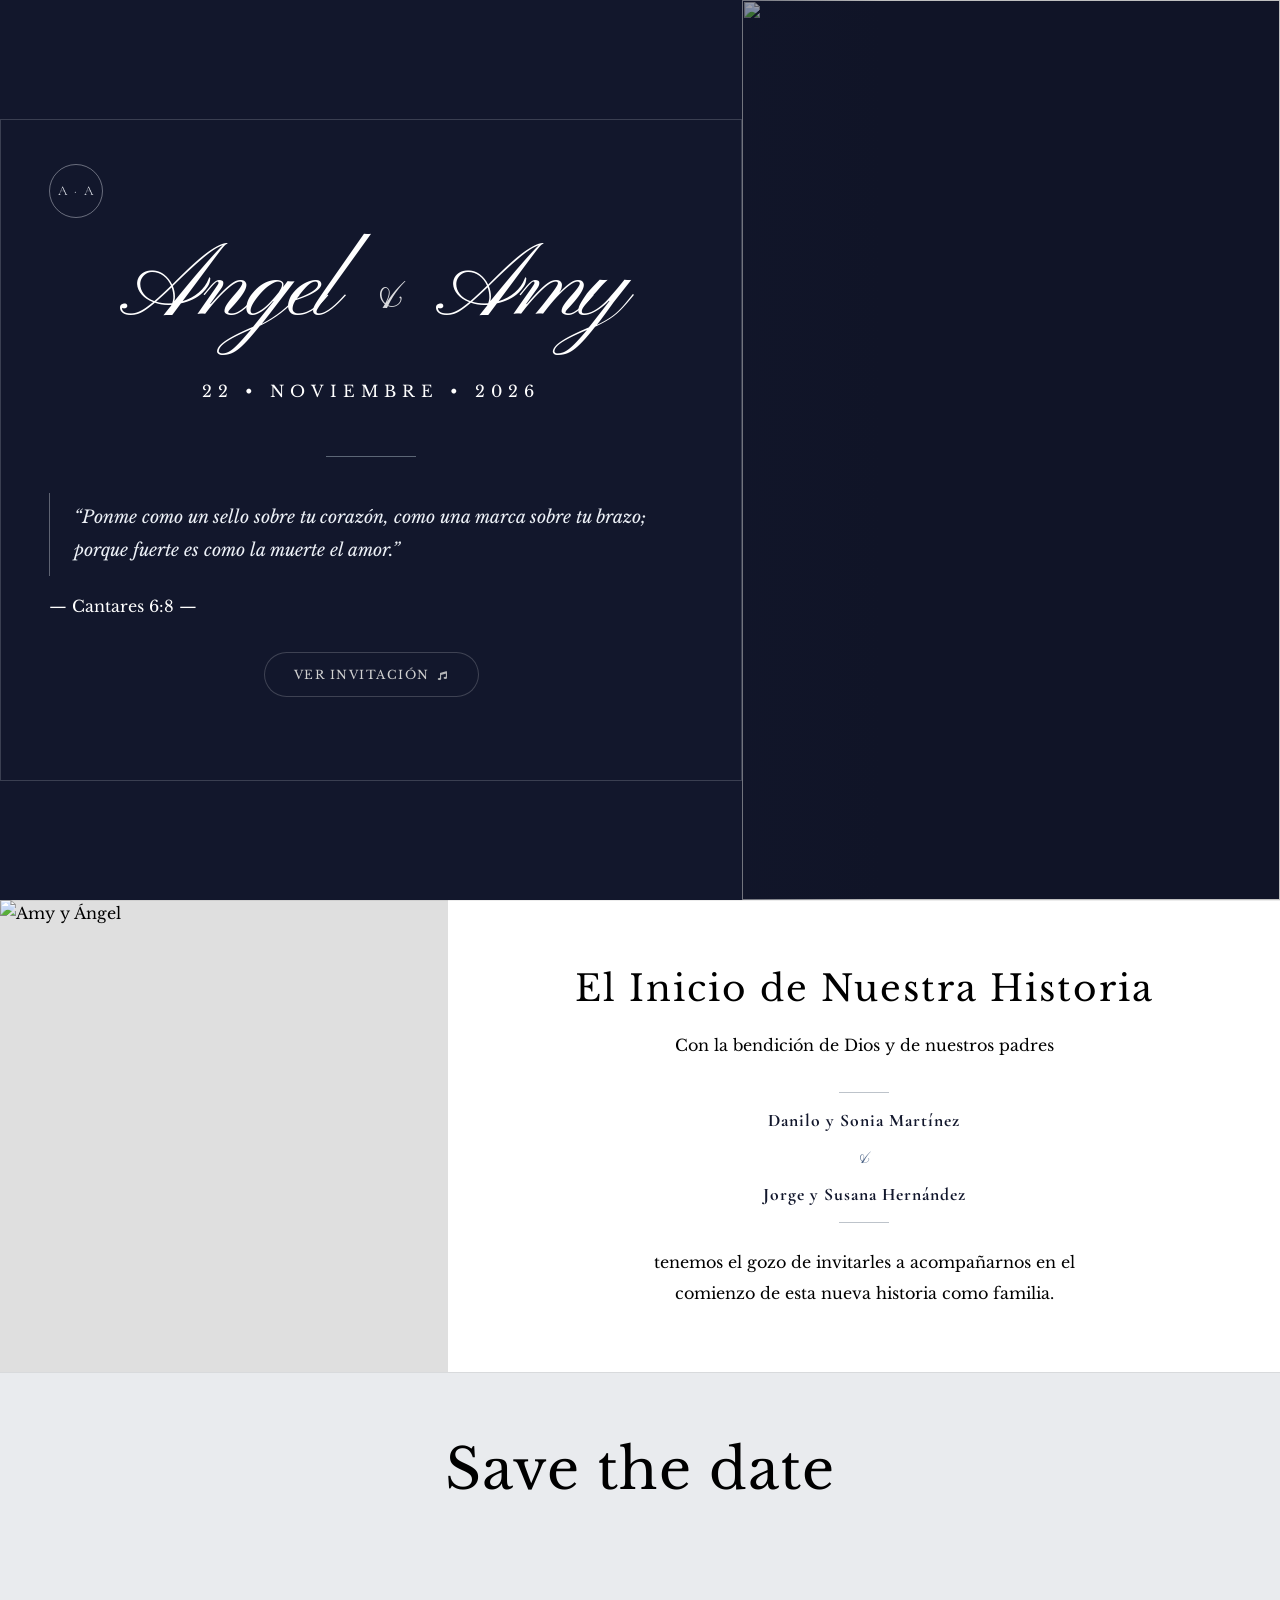
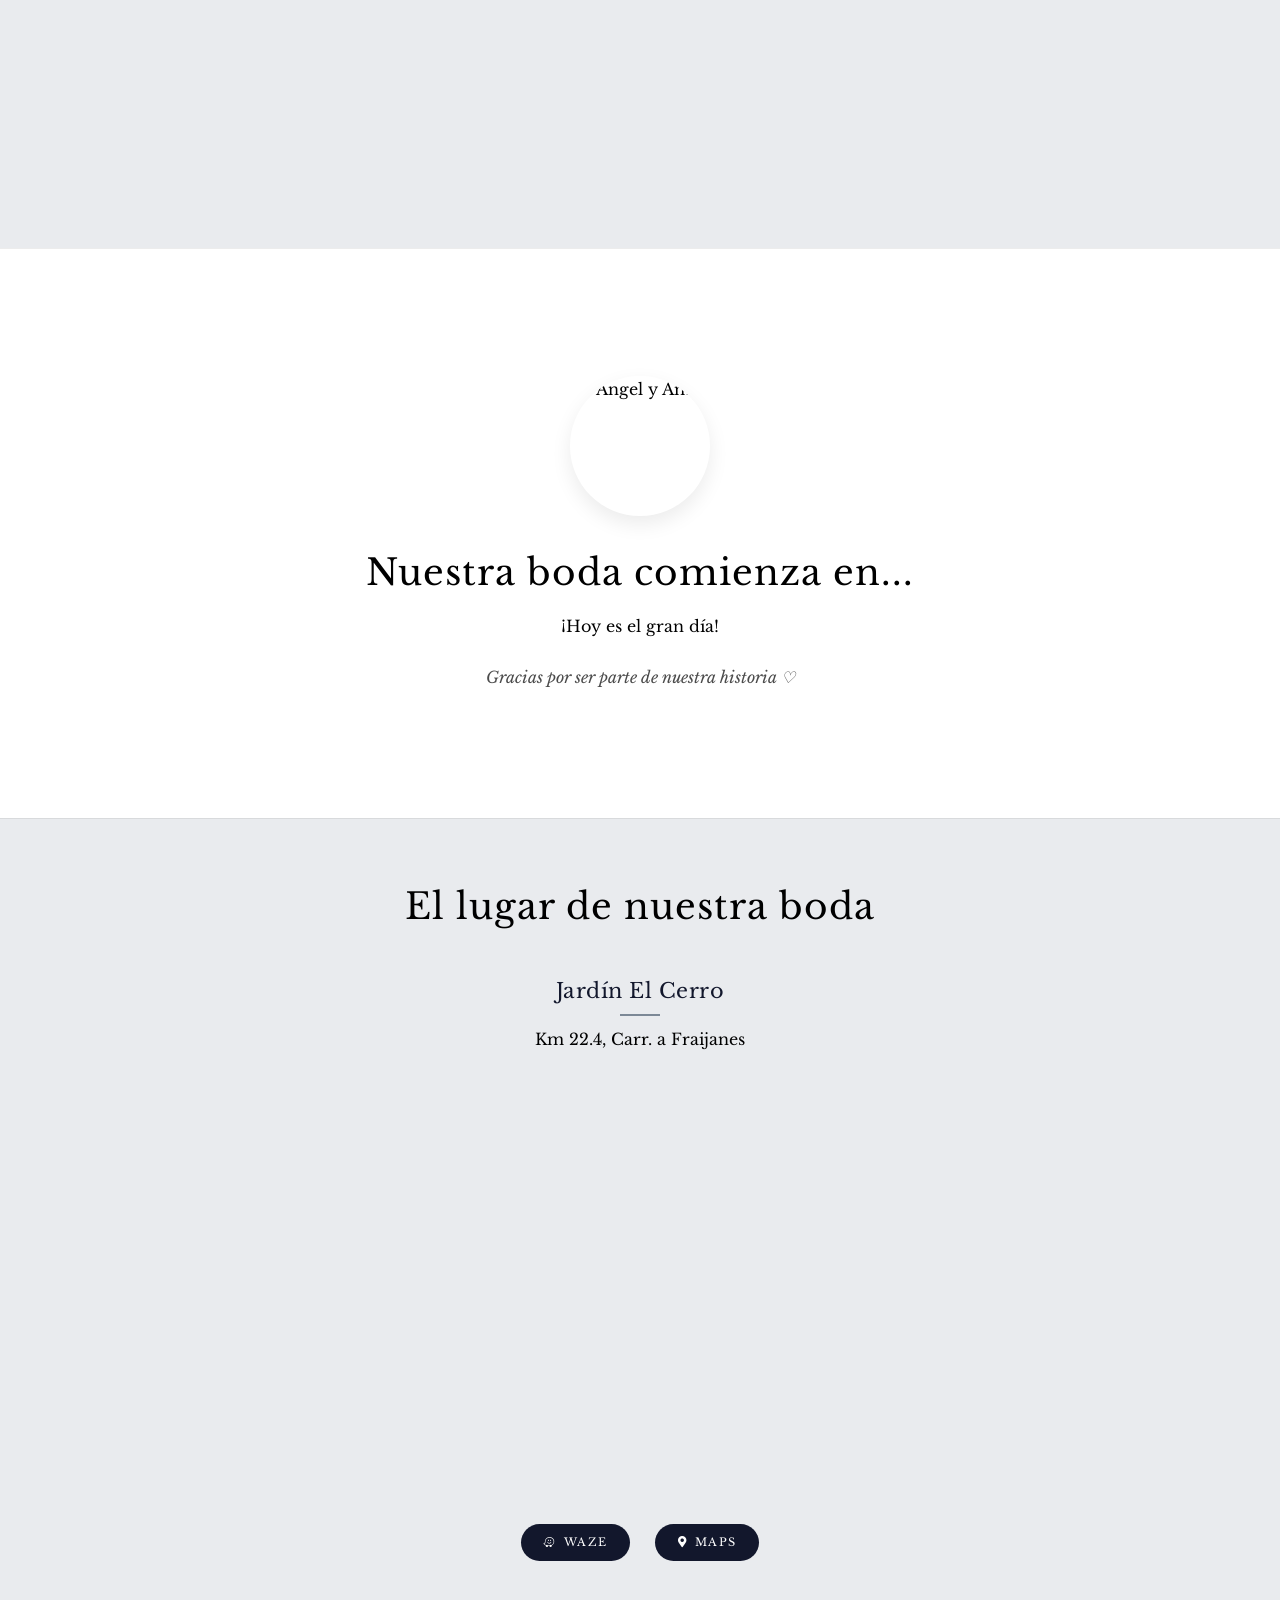
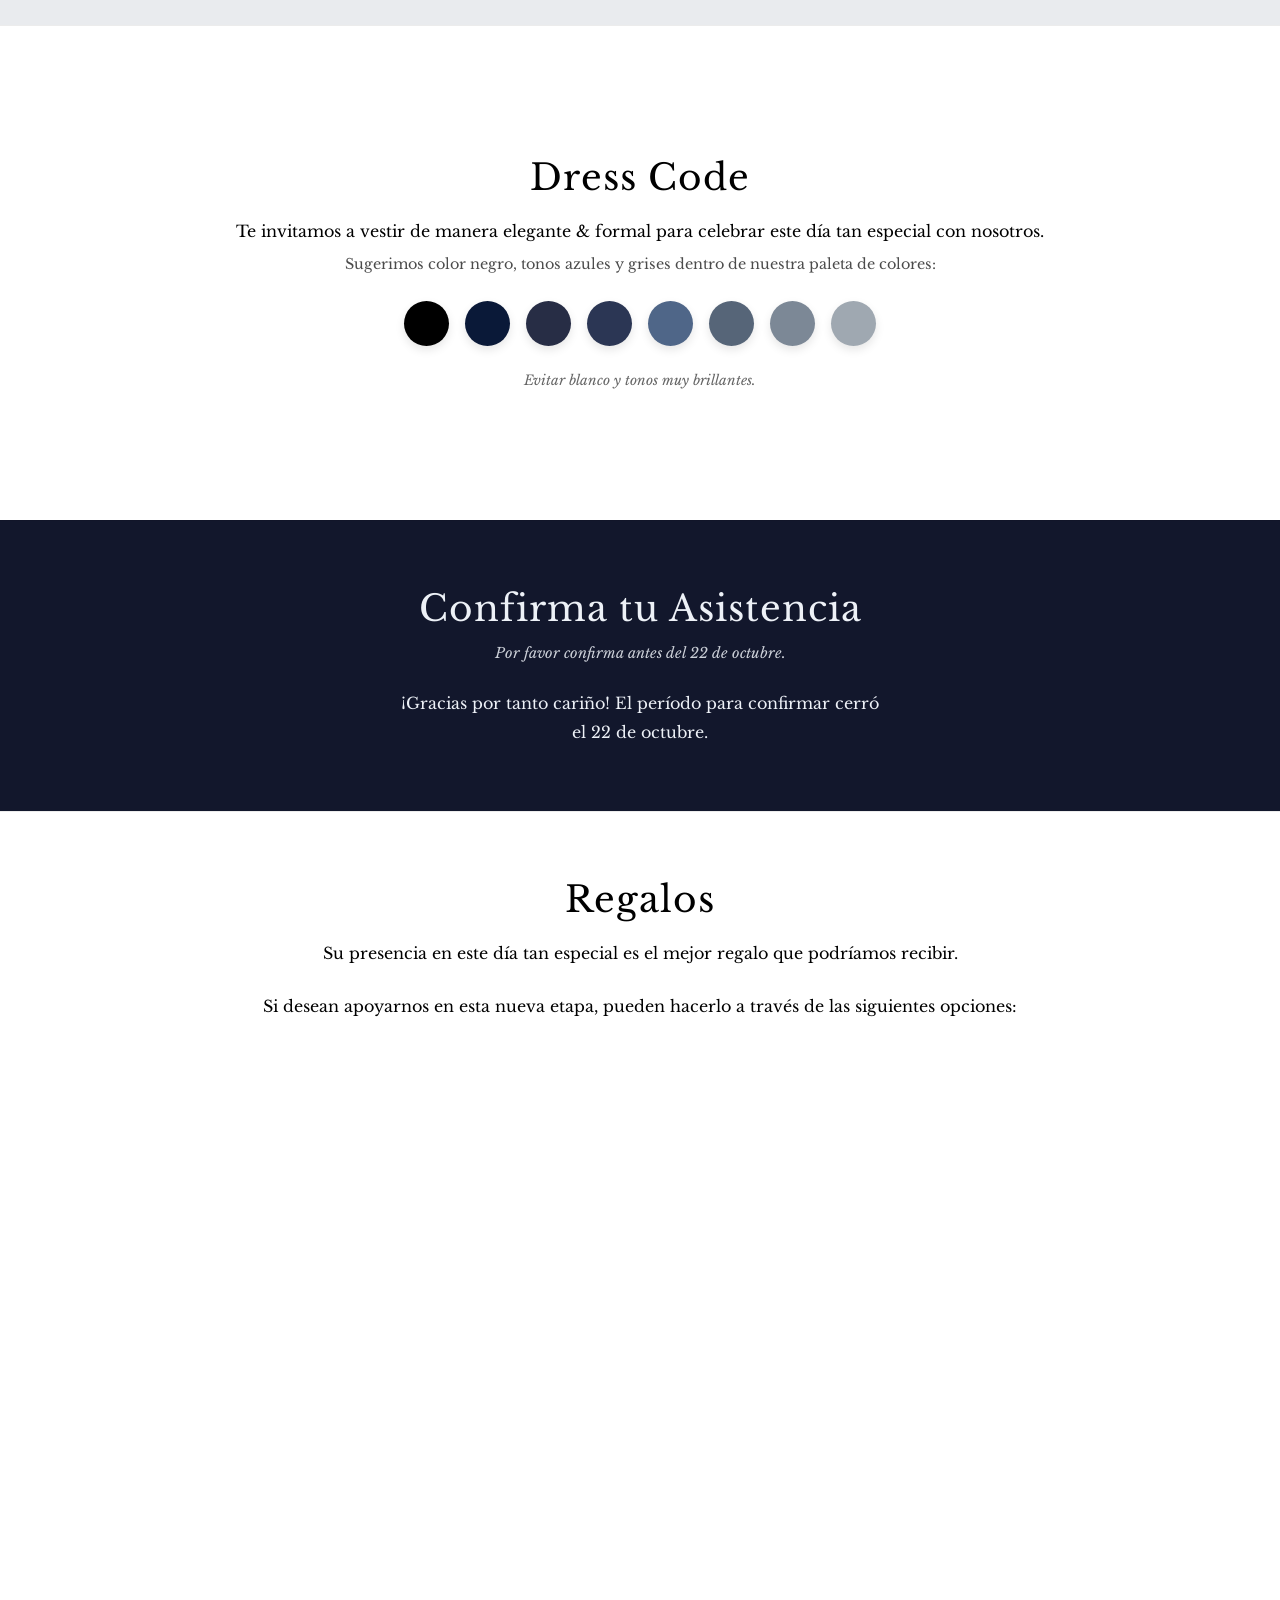
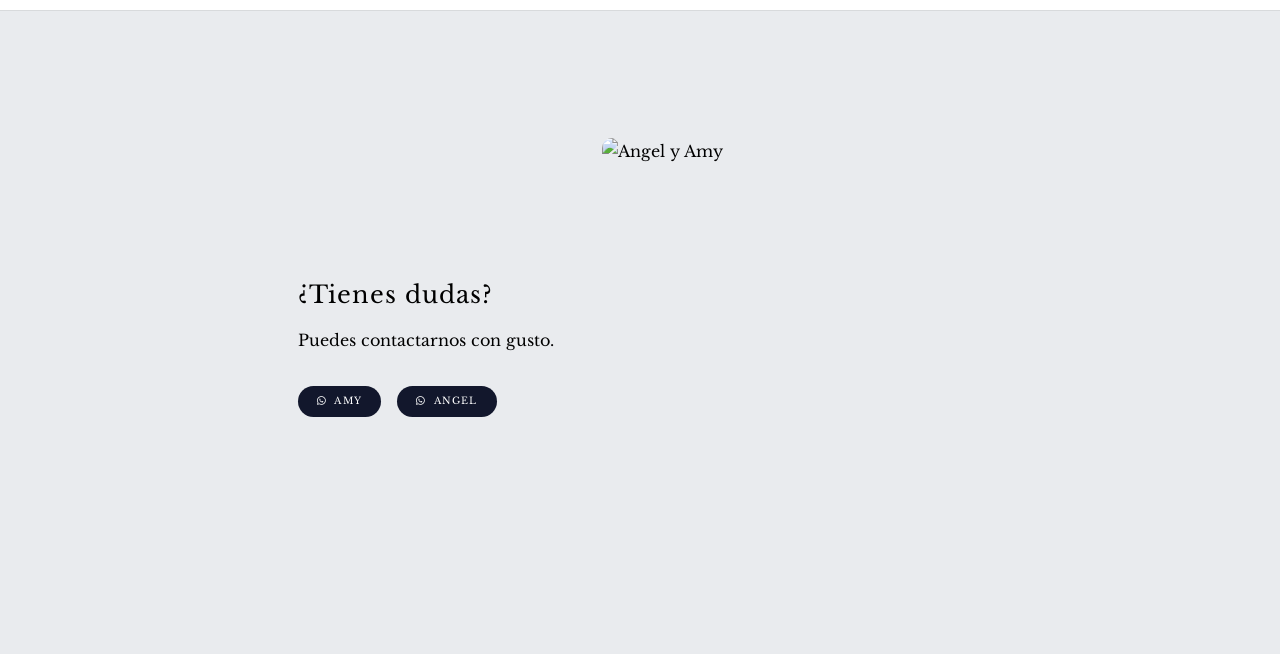
==== commit f0c32dae: "Preview update v2" ====
--- a/index.html
+++ b/index.html
@@ -9,7 +9,7 @@
 		<meta property="og:type" content="website" />
 		<meta property="og:title" content="Angel & Amy · 22 de Noviembre 2026" />
 		<meta property="og:description" content="¡Nos casamos! Acompáñanos a celebrar este día tan especial." />
-		<meta property="og:image" content="https://wedding-angel-amy.netlify.app/images/preview.jpg" />
+		<meta property="og:image" content="https://wedding-angel-amy.netlify.app/images/preview.jpg?v=2" />
 		<meta property="og:url" content="https://wedding-angel-amy.netlify.app/" />
 		<meta name="twitter:card" content="summary_large_image" />
 		<meta name="viewport" content="width=device-width, initial-scale=1, user-scalable=no" />
@@ -265,7 +265,7 @@
 							<section>
 								<h3>Luna de Miel</h3>
 								<p>
-									Si desean ayudarnos a hacer de nuestra luna de miel un recuerdo inolvidable, pueden hacerlo a través de esta cuenta:
+									También pueden bendecirnos transfiriendo a nuestra cuenta:
 								</p>
 								<div class="bank-card">
 									<p class="bank-name">Banco Industrial</p>
@@ -304,7 +304,7 @@
 								</div>
 							</div>
 							<div class="contact-photo">
-								<img src="images/sdd6.jpg" alt="Angel y Amy" />
+								<img src="images/sdd3.jpg" alt="Angel y Amy" />
 							</div>
 						</div>
 					</section>
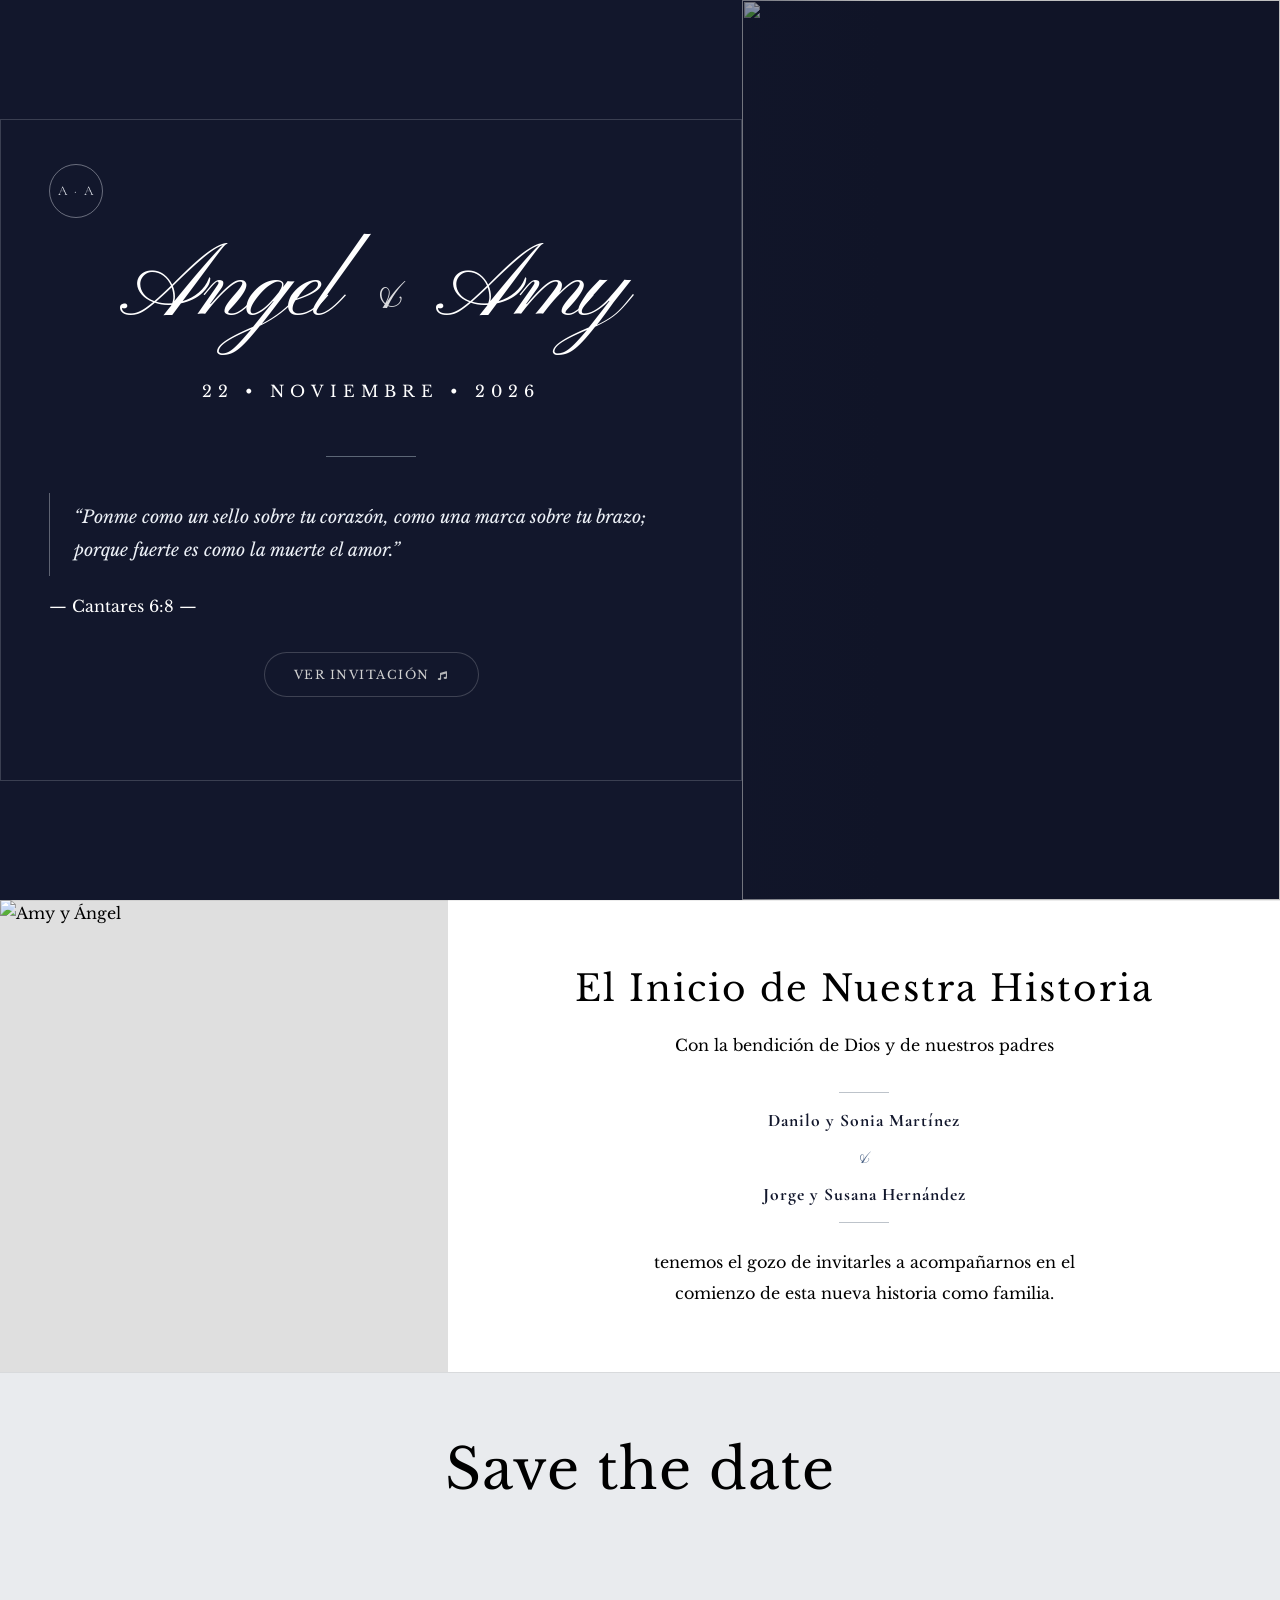
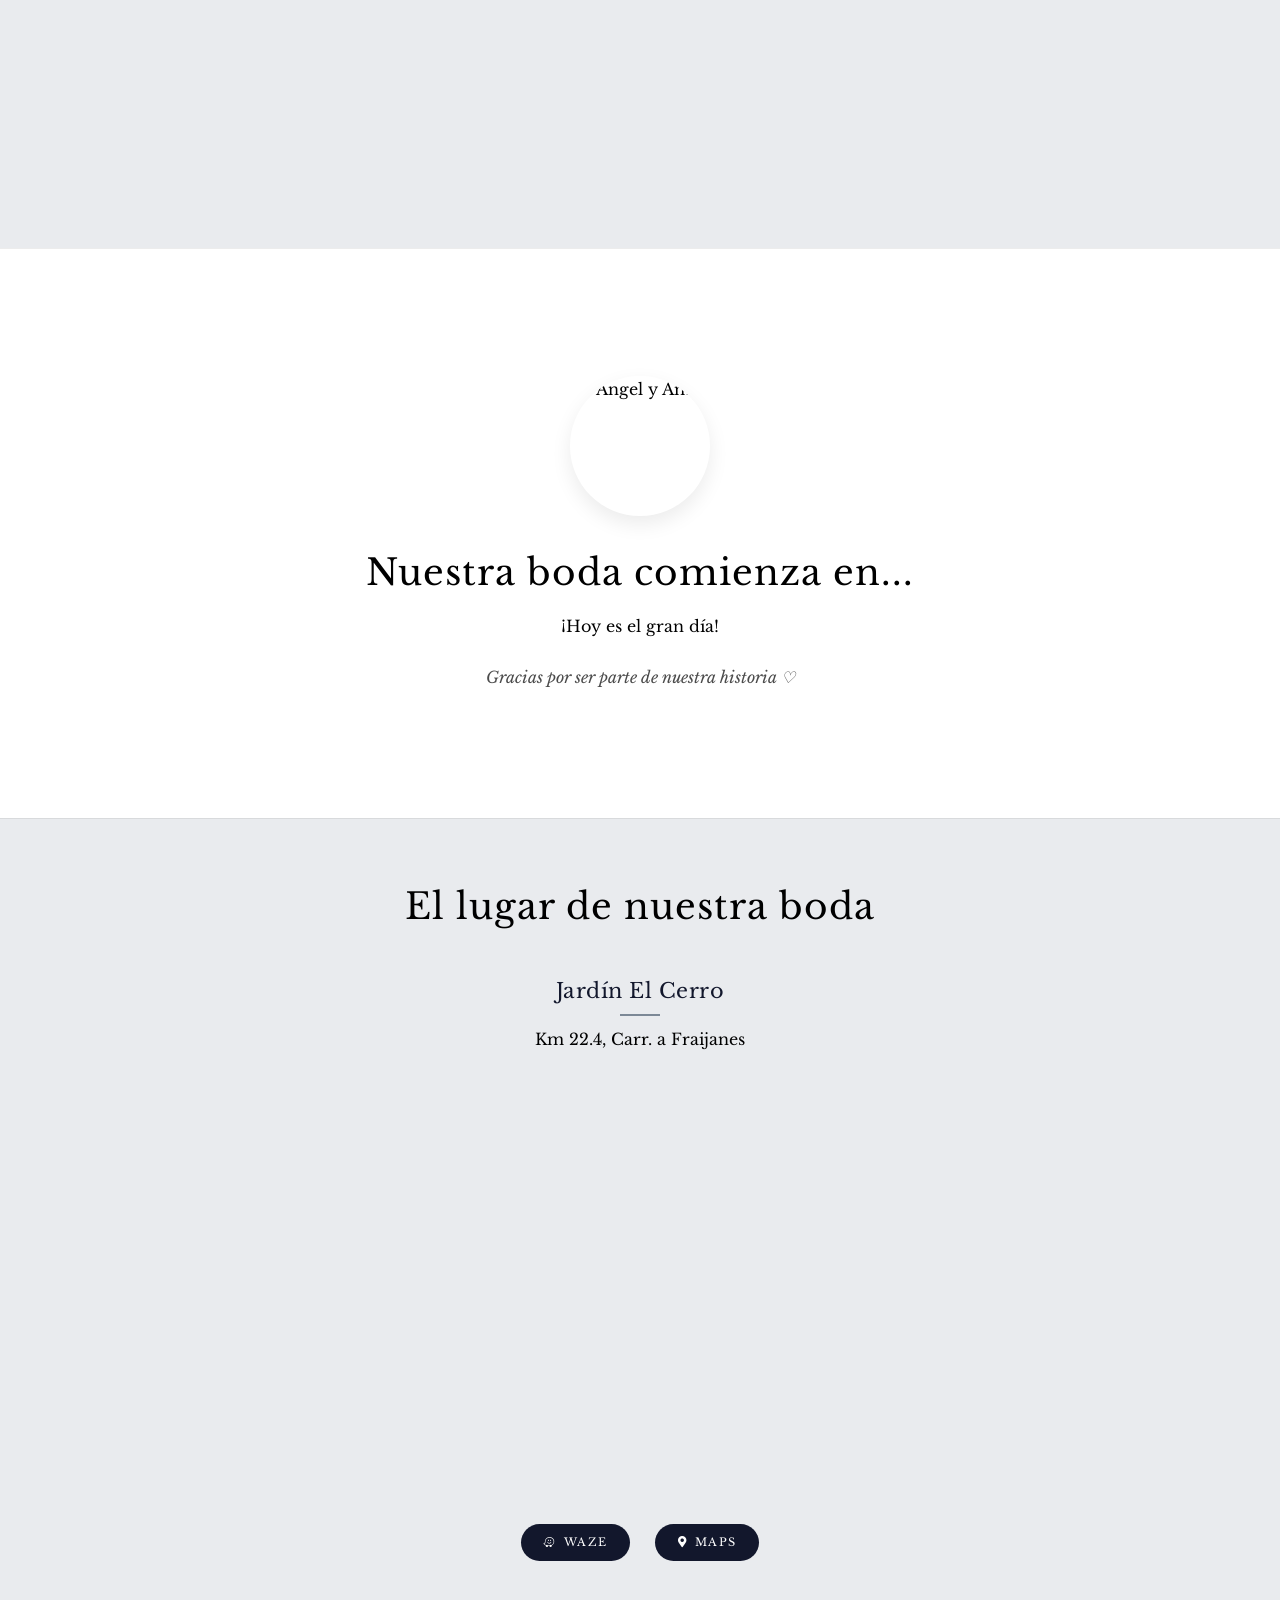
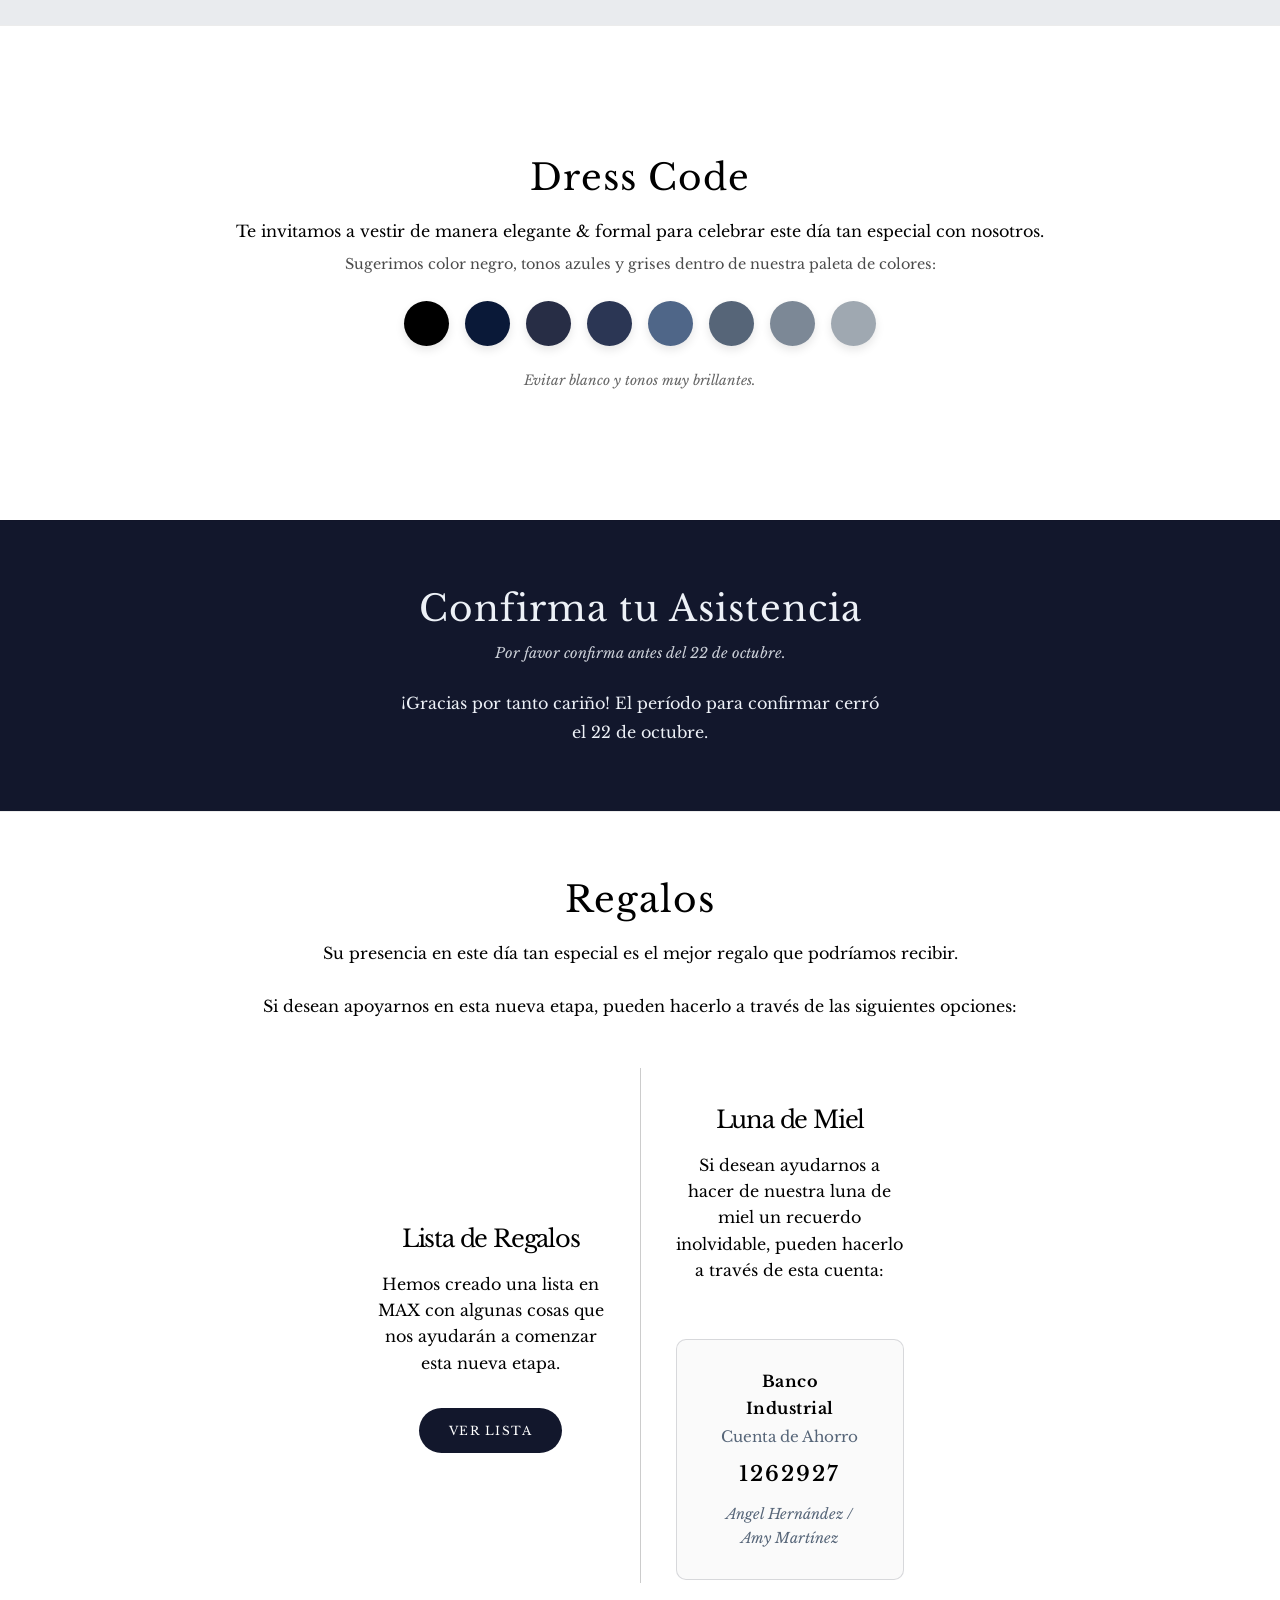
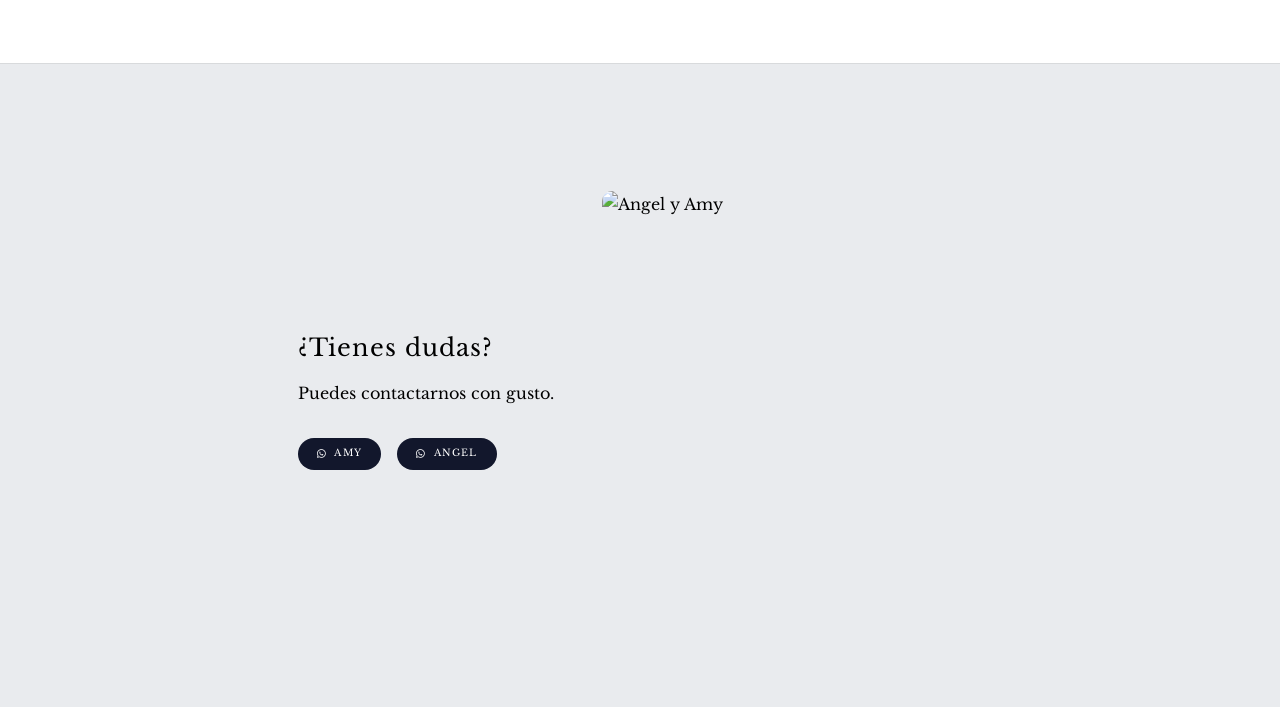
==== commit 61d3a6a6: "sdd6 v2" ====
--- a/index.html
+++ b/index.html
@@ -265,7 +265,7 @@
 							<section>
 								<h3>Luna de Miel</h3>
 								<p>
-									También pueden bendecirnos transfiriendo a nuestra cuenta:
+									Si desean ayudarnos a hacer de nuestra luna de miel un recuerdo inolvidable, pueden hacerlo a través de esta cuenta:
 								</p>
 								<div class="bank-card">
 									<p class="bank-name">Banco Industrial</p>
@@ -304,7 +304,7 @@
 								</div>
 							</div>
 							<div class="contact-photo">
-								<img src="images/sdd3.jpg" alt="Angel y Amy" />
+								<img src="images/sdd6.jpg" alt="Angel y Amy" />
 							</div>
 						</div>
 					</section>
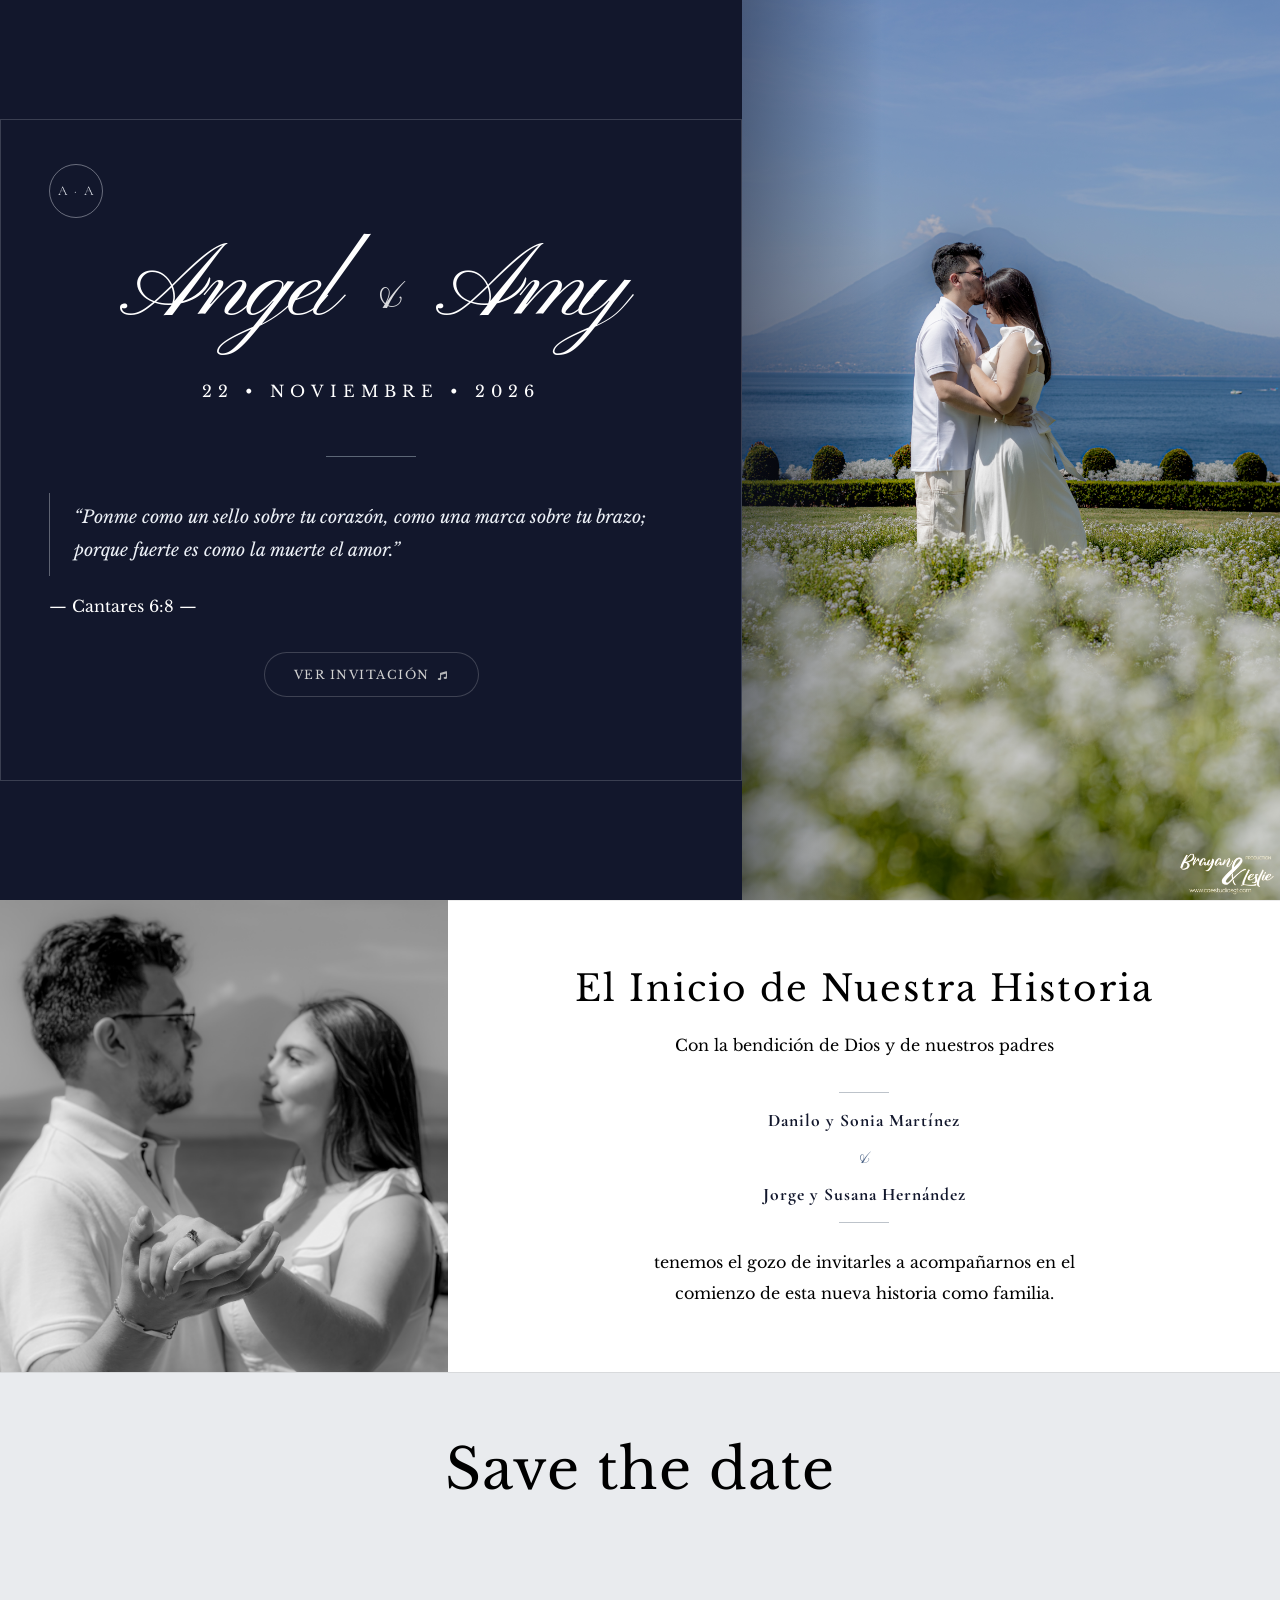
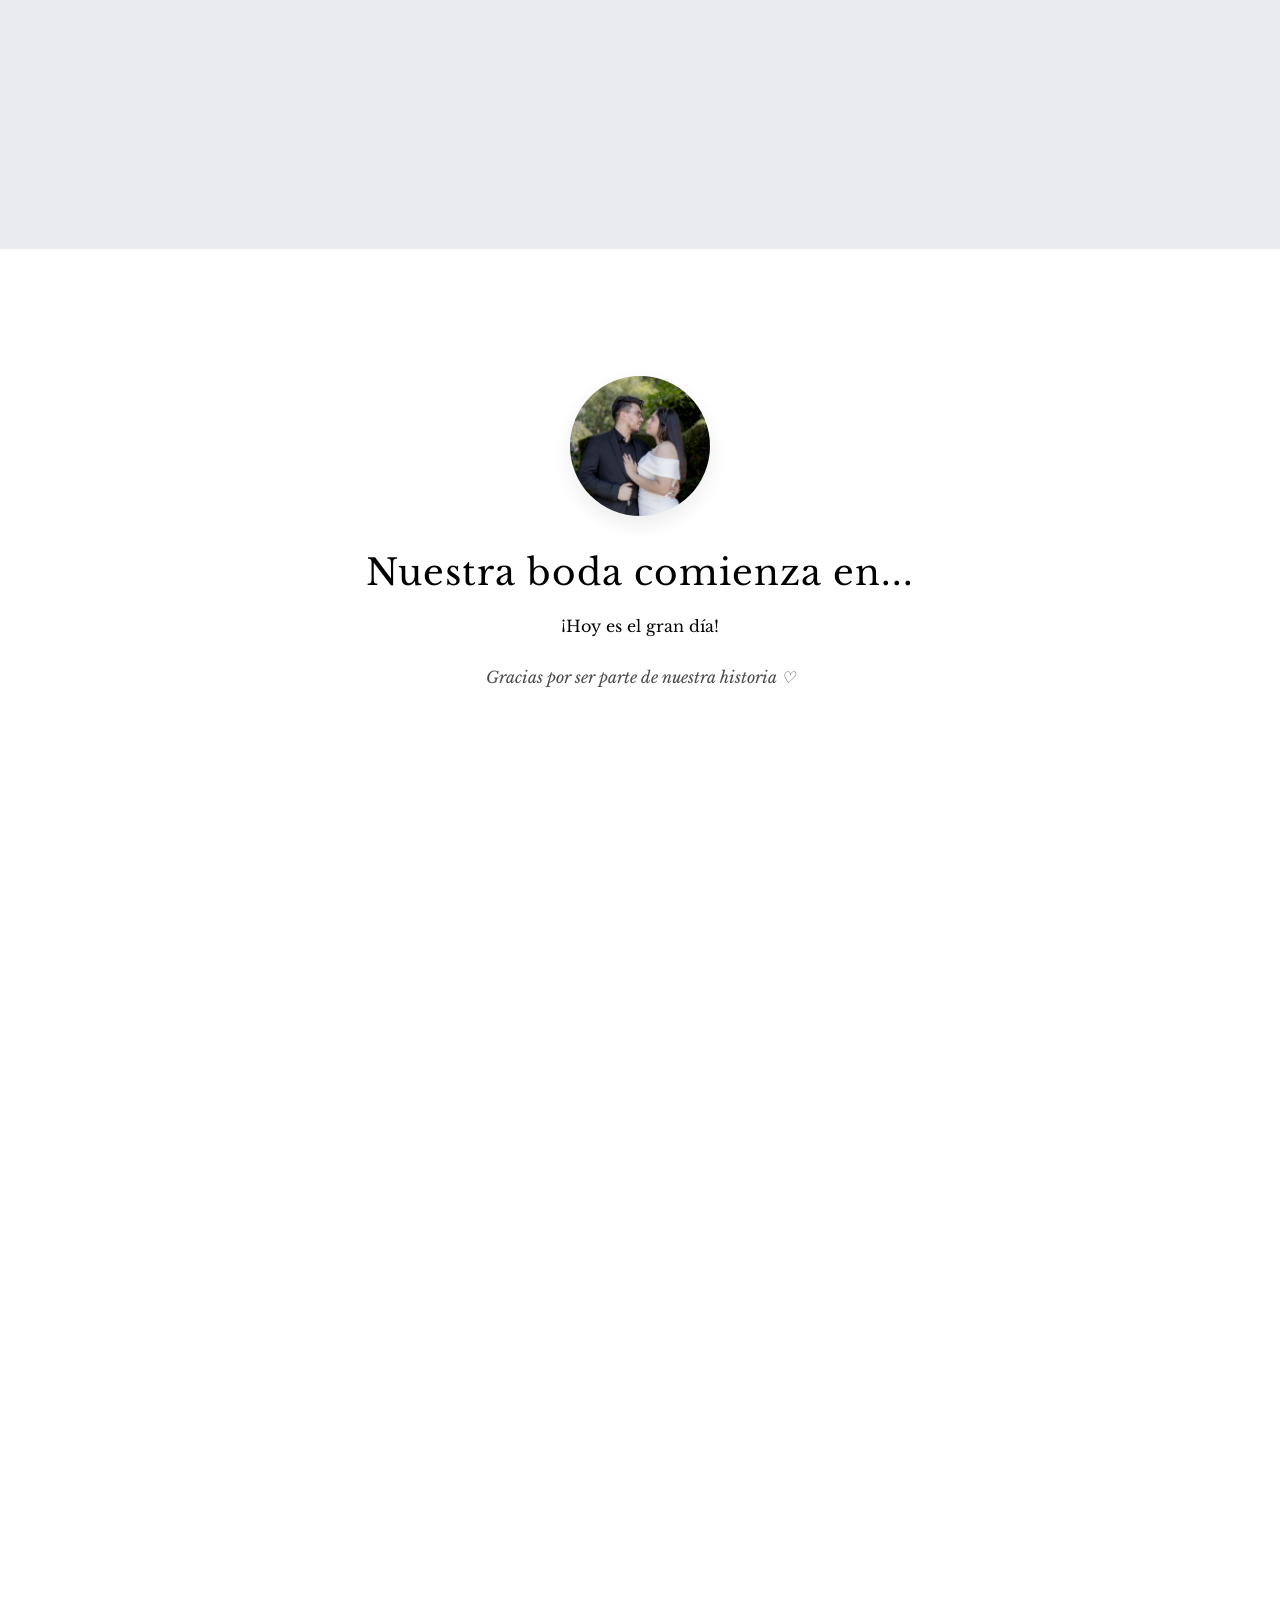
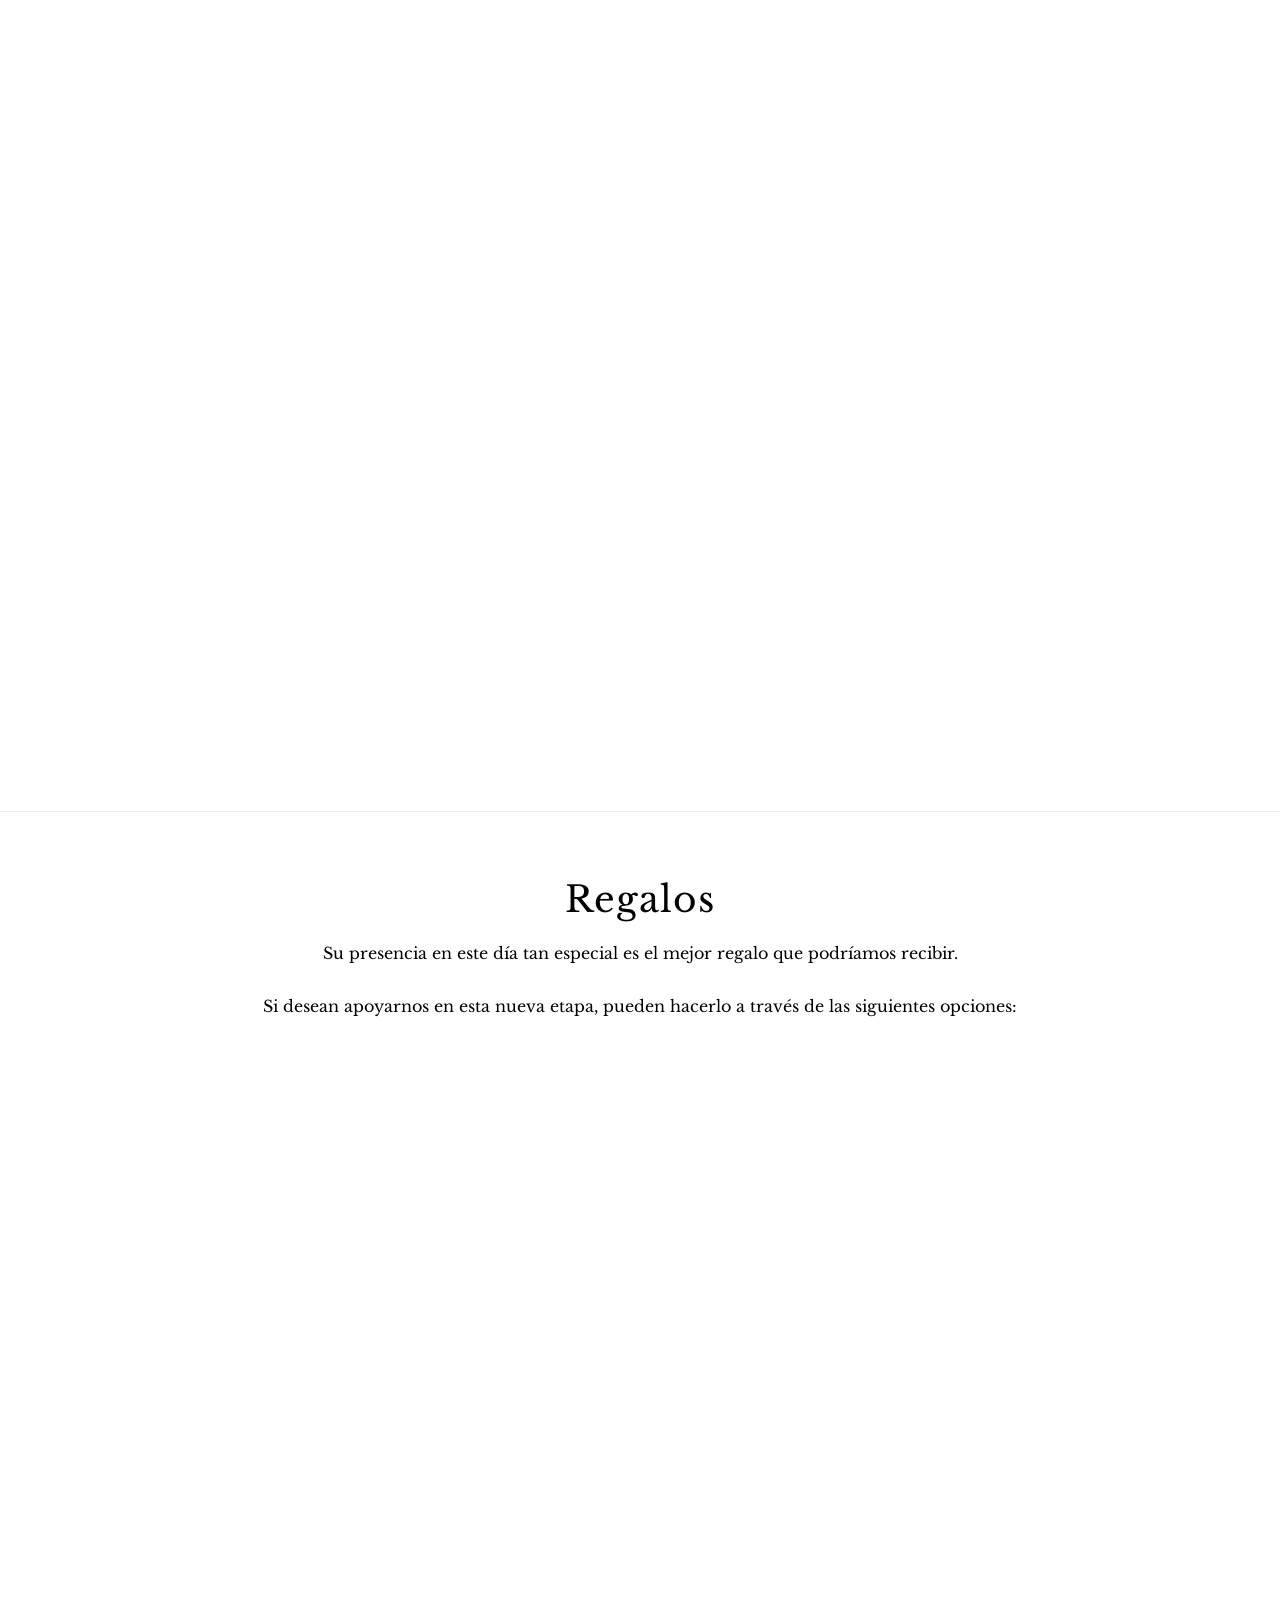
==== commit b96f2024: "Merge branch 'main' of https://github.com/AmyDM/angel-amy-wedding" ====
--- a/index.html
+++ b/index.html
@@ -256,7 +256,7 @@
 								<p>
 									Hemos creado una lista en MAX con algunas cosas que nos ayudarán a comenzar esta nueva etapa.
 								</p>
-								<a href="https://www2.max.com.gt/bodas/index/regalos/boda/42874/pareja/hernandez-martinez/fecha/22-11-2026" class="button primary" target="_blank">
+								<a href="https://www.max.com.gt/bodas-max/bodas/YSYEKDVD" class="button primary" target="_blank">
 									Ver lista
 								</a>
 							</section>
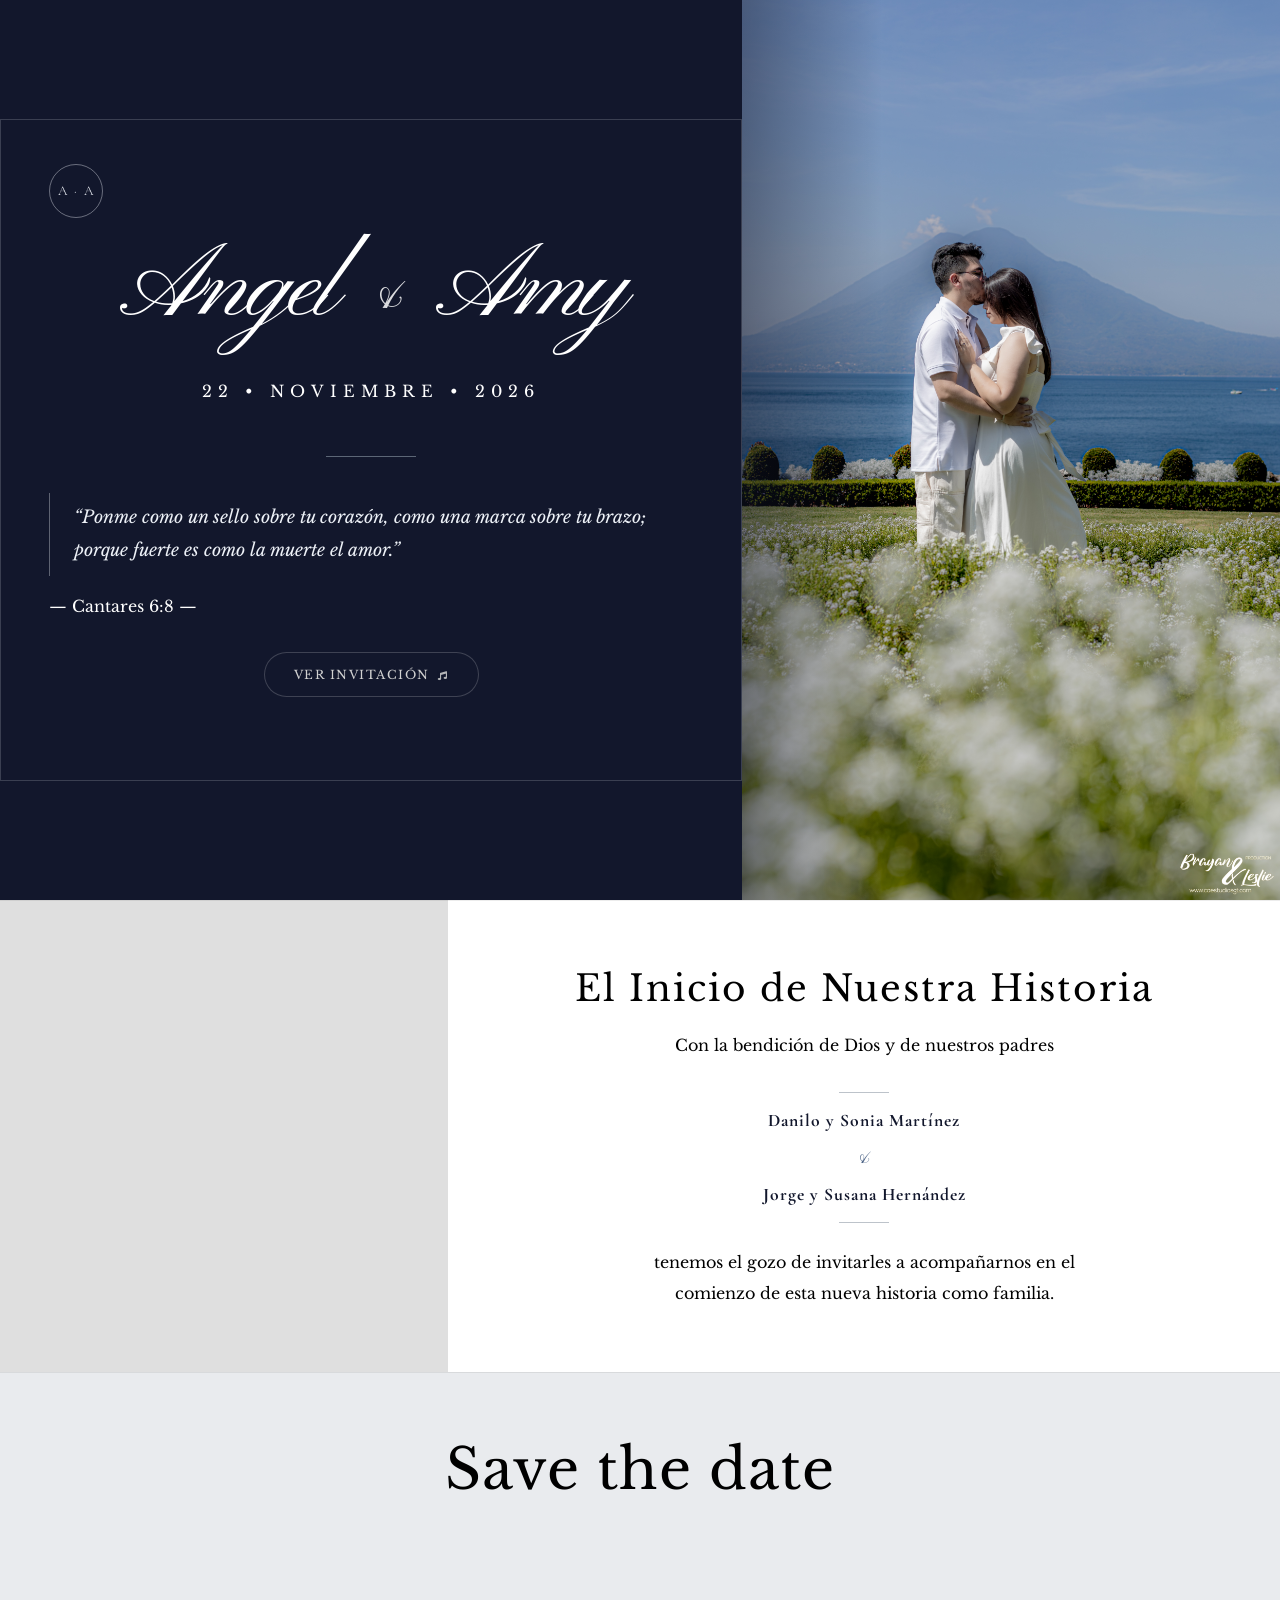
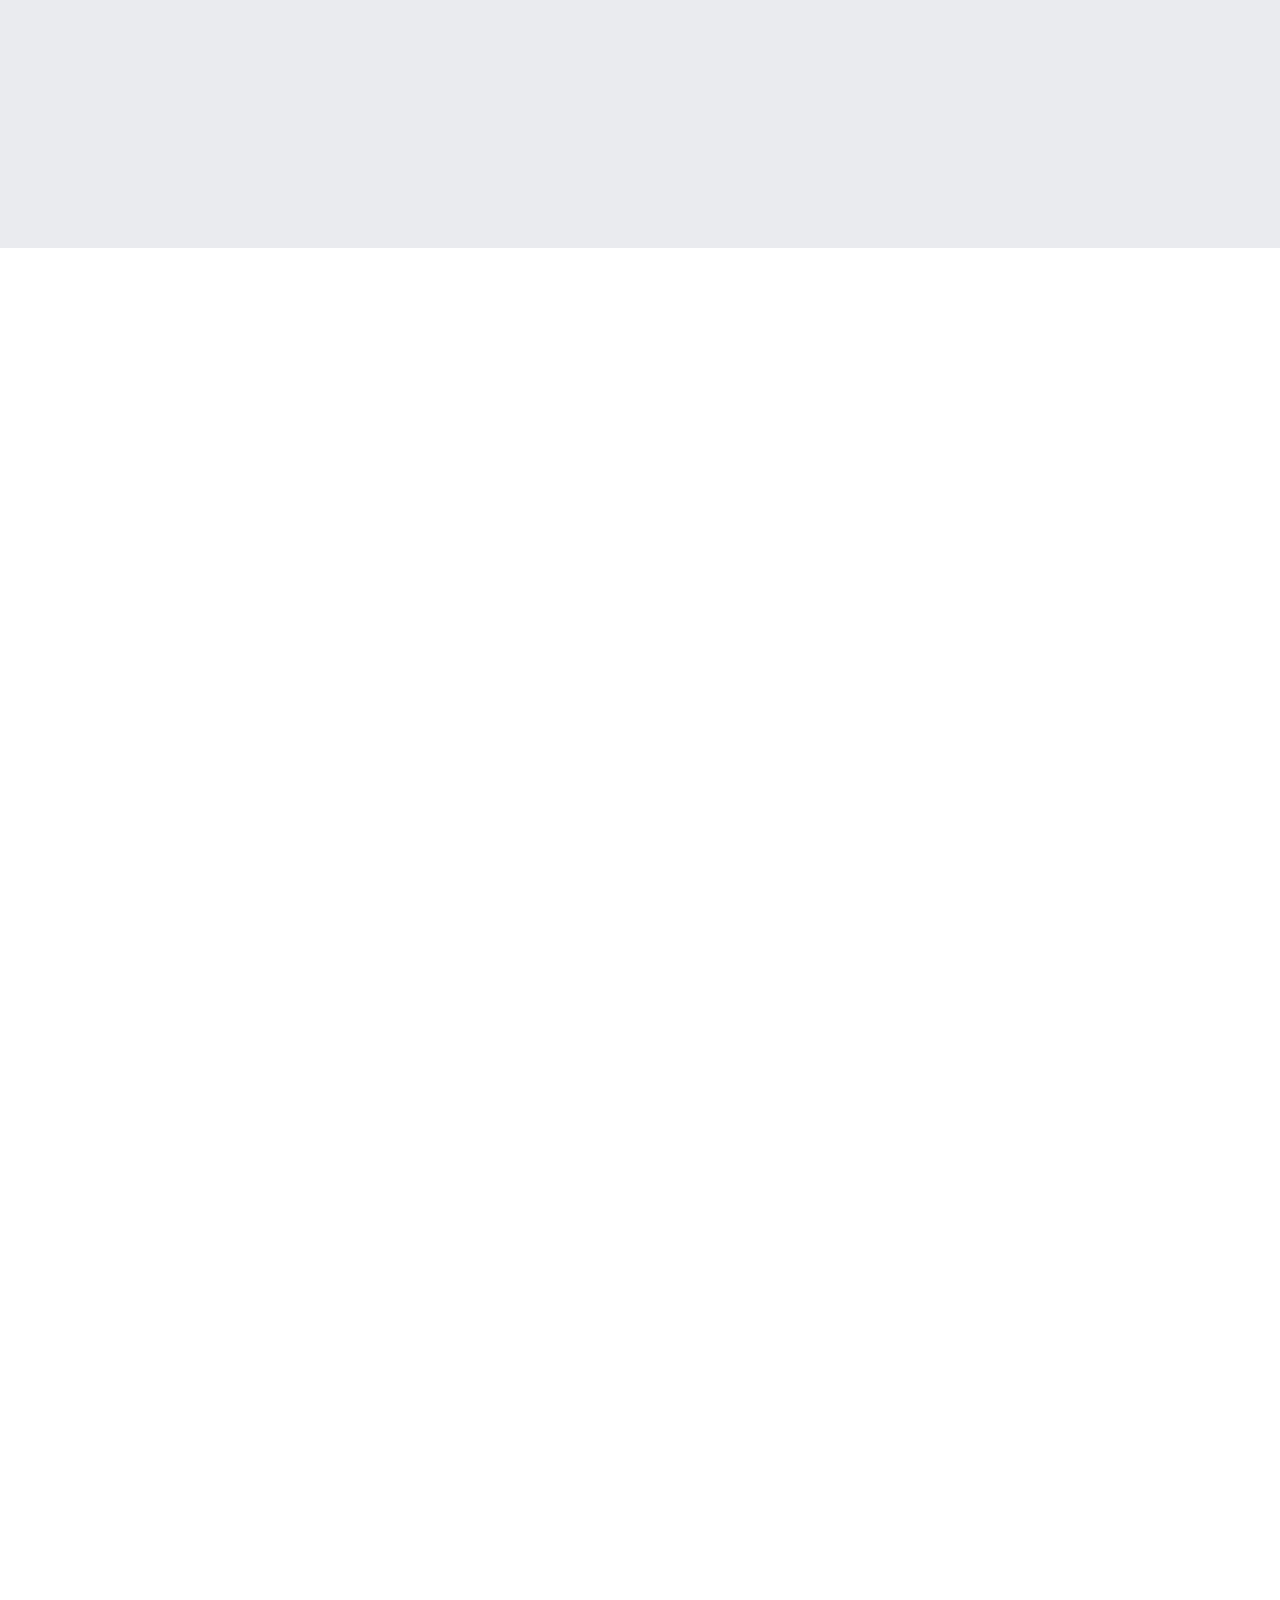
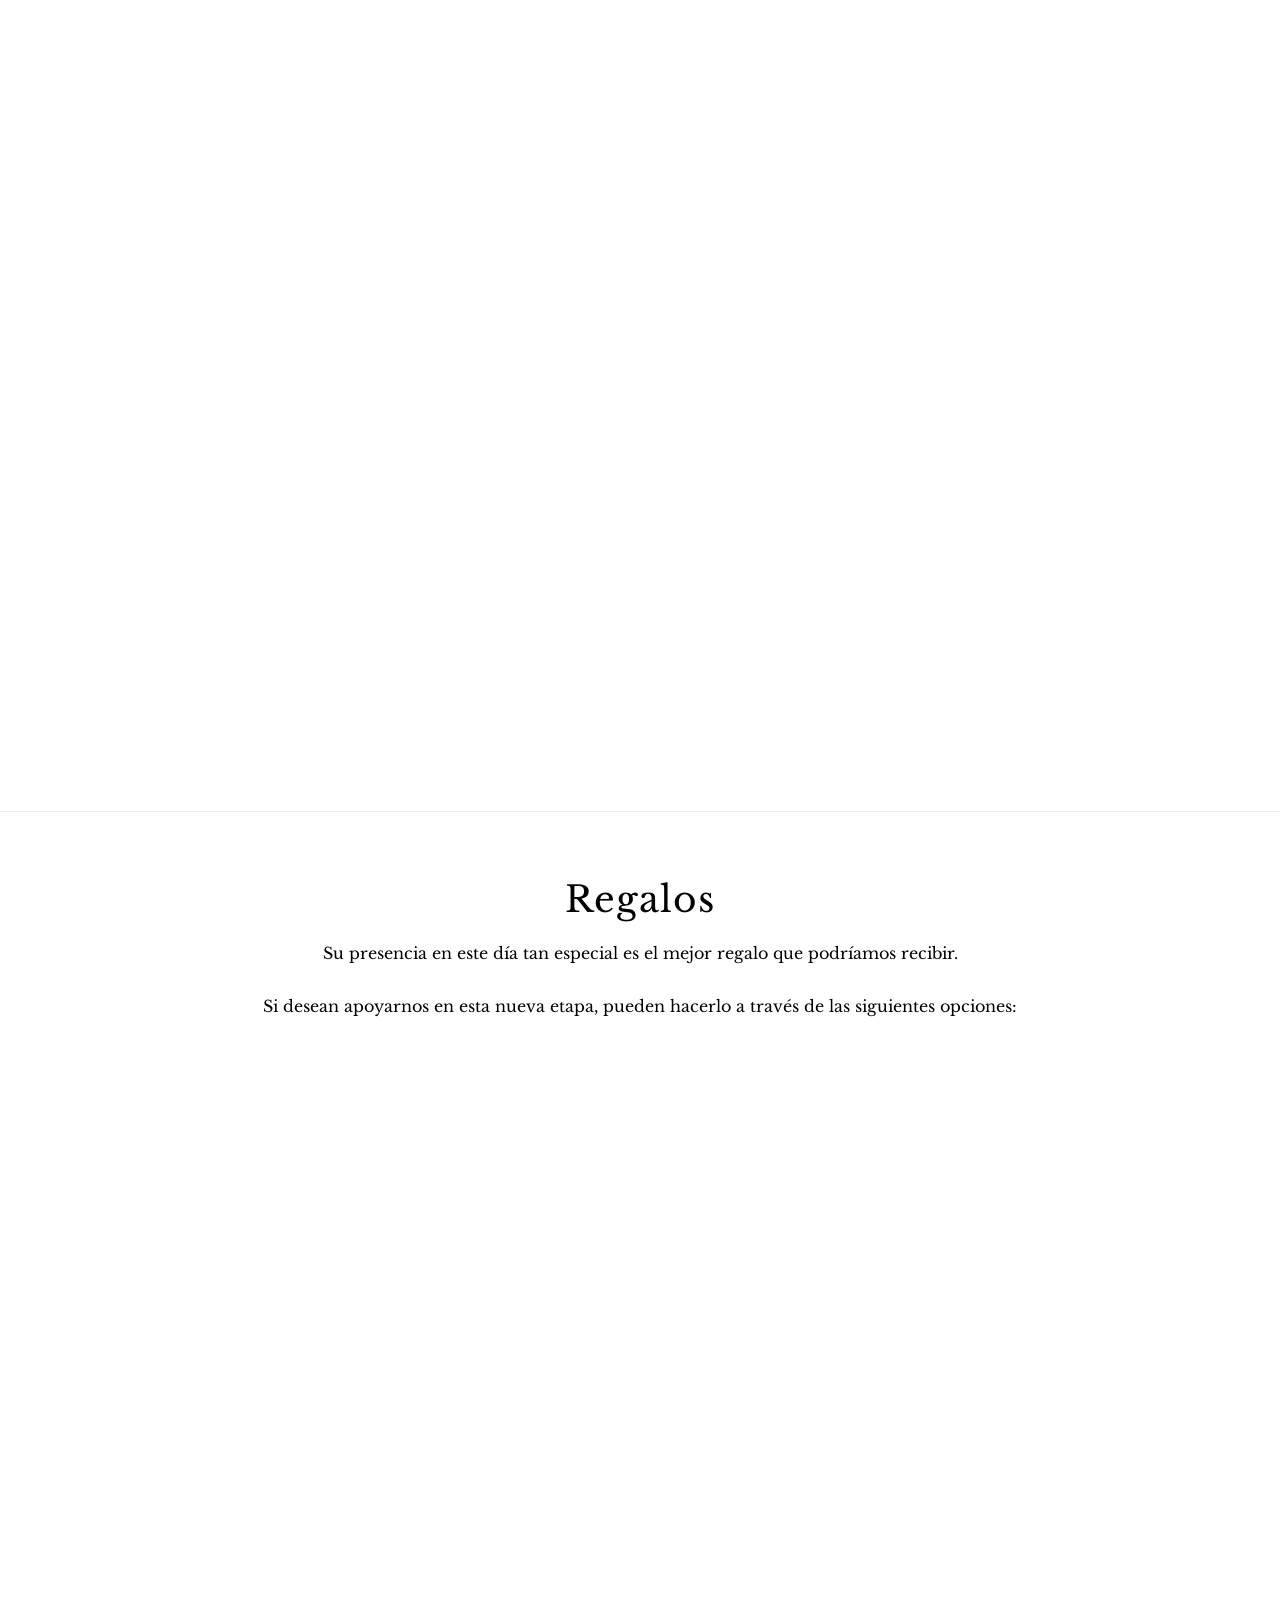
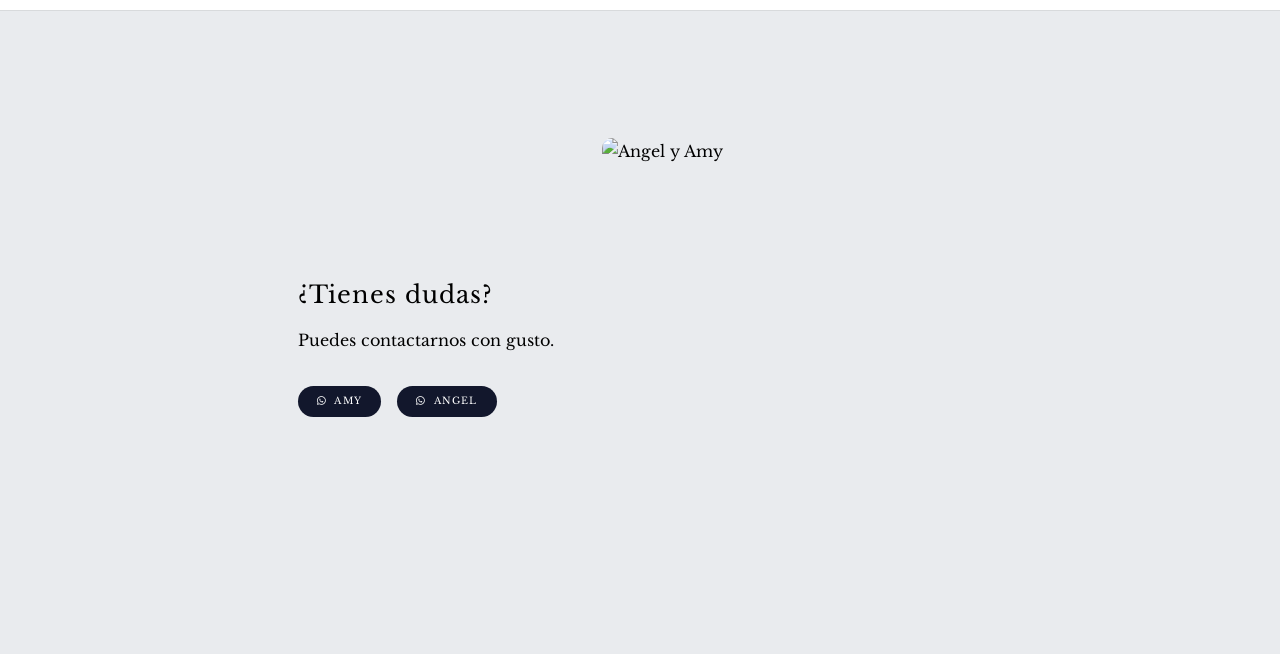
==== commit 545c1081: "Agregar lugares reservados" ====
--- a/index.html
+++ b/index.html
@@ -203,6 +203,7 @@
 						<div class="inner onscroll-fade-in">
 							<h2 class="sub-title">Confirma tu Asistencia</h2>
 							<p class="rsvp-deadline">Por favor confirma antes del <strong>22 de octubre</strong>.</p>
+							<div id="rsvp-reservado" class="rsvp-reservado" style="display:none;"></div>
 
 							<div id="rsvp-active">
 								<p id="rsvp-saludo" class="rsvp-saludo" style="display:none;"></p>
@@ -256,7 +257,7 @@
 								<p>
 									Hemos creado una lista en MAX con algunas cosas que nos ayudarán a comenzar esta nueva etapa.
 								</p>
-								<a href="https://www.max.com.gt/bodas-max/bodas/YSYEKDVD" class="button primary" target="_blank">
+								<a href="https://www2.max.com.gt/bodas/index/regalos/boda/42874/pareja/hernandez-martinez/fecha/22-11-2026" class="button primary" target="_blank">
 									Ver lista
 								</a>
 							</section>
@@ -265,7 +266,7 @@
 							<section>
 								<h3>Luna de Miel</h3>
 								<p>
-									Si desean ayudarnos a hacer de nuestra luna de miel un recuerdo inolvidable, pueden hacerlo a través de esta cuenta:
+									También pueden bendecirnos transfiriendo a nuestra cuenta:
 								</p>
 								<div class="bank-card">
 									<p class="bank-name">Banco Industrial</p>
@@ -304,7 +305,7 @@
 								</div>
 							</div>
 							<div class="contact-photo">
-								<img src="images/sdd6.jpg" alt="Angel y Amy" />
+								<img src="images/sdd3.jpg" alt="Angel y Amy" />
 							</div>
 						</div>
 					</section>
@@ -432,6 +433,19 @@
 				}
 			}
 
+			// Muestra "Lugares reservados: X" solo si confirmaron que SÍ asisten
+			function mostrarReservados(confirmados) {
+				const caja = document.getElementById("rsvp-reservado");
+				const n = Number(confirmados);
+				if (!caja) return;
+				if (n > 0) {
+					caja.innerText = `Lugares reservados: ${n}`;
+					caja.style.display = "inline-block";
+				} else {
+					caja.style.display = "none";
+				}
+			}
+
 			async function cargarInvitado() {
 				if (!guestGroup) {
 					pintarOpciones(1, null);
@@ -444,6 +458,7 @@
 
 					if (data.found) {
 						pintarOpciones(Number(data.asientos) || 1, data.nombre);
+						mostrarReservados(data.confirmados);
 						return;
 					}
 				} catch (err) {
@@ -479,6 +494,7 @@
 				// UX bonito 💅
 				document.getElementById("rsvp-form").style.display = "none";
 				document.getElementById("thank-you").style.display = "block";
+				mostrarReservados(guests);
 			});
 		</script>
 
--- a/assets/css/main.css
+++ b/assets/css/main.css
@@ -9136,6 +9136,17 @@
     margin-bottom: 1.5rem;
 }
 
+/* Lugares reservados (solo para quienes confirmaron que asisten) */
+.rsvp-reservado {
+    border: 1px solid rgba(237, 241, 247, 0.5);
+    border-radius: 999px;
+    padding: 0.5rem 1.5rem;
+    margin-bottom: 1.5rem;
+    color: #edf1f7;
+    font-size: 1.05rem;
+    letter-spacing: 1px;
+}
+
 /* Mensaje cuando el plazo ya cerró */
 .rsvp-closed-box {
     max-width: 30rem;
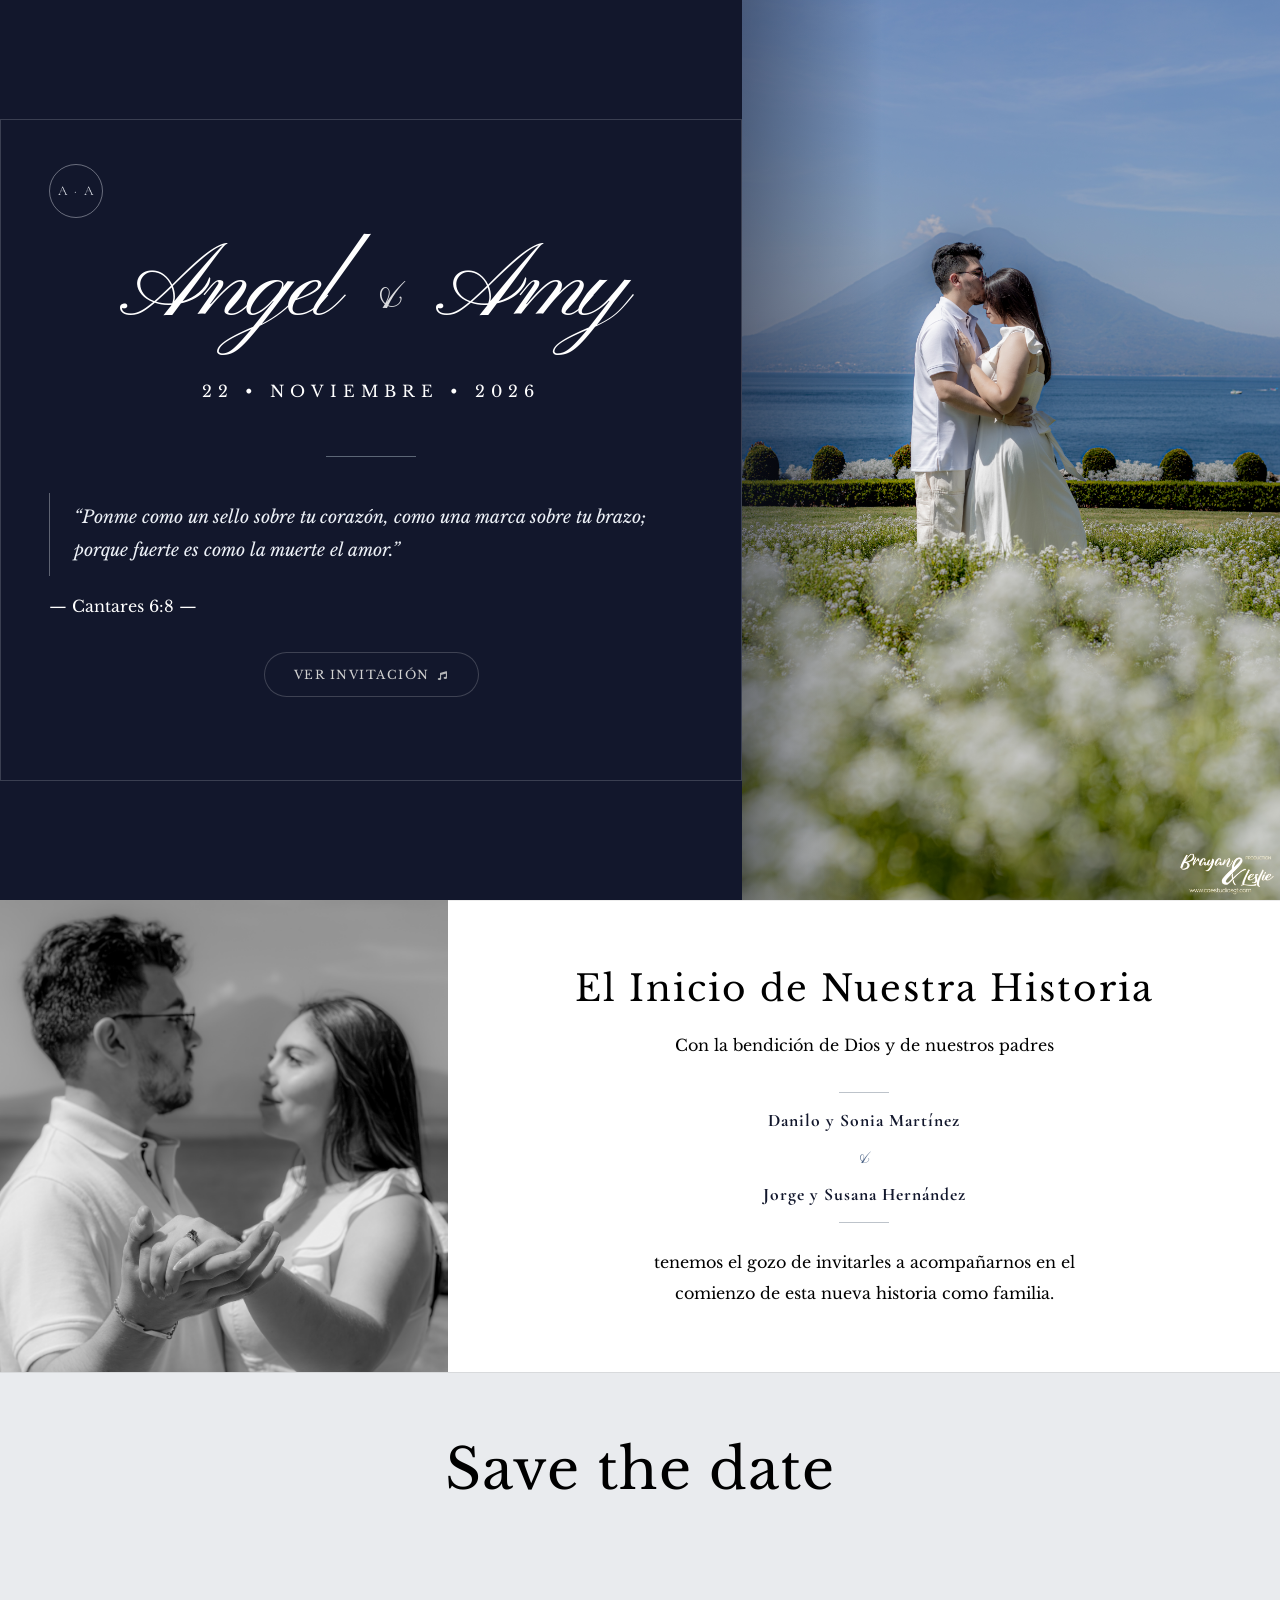
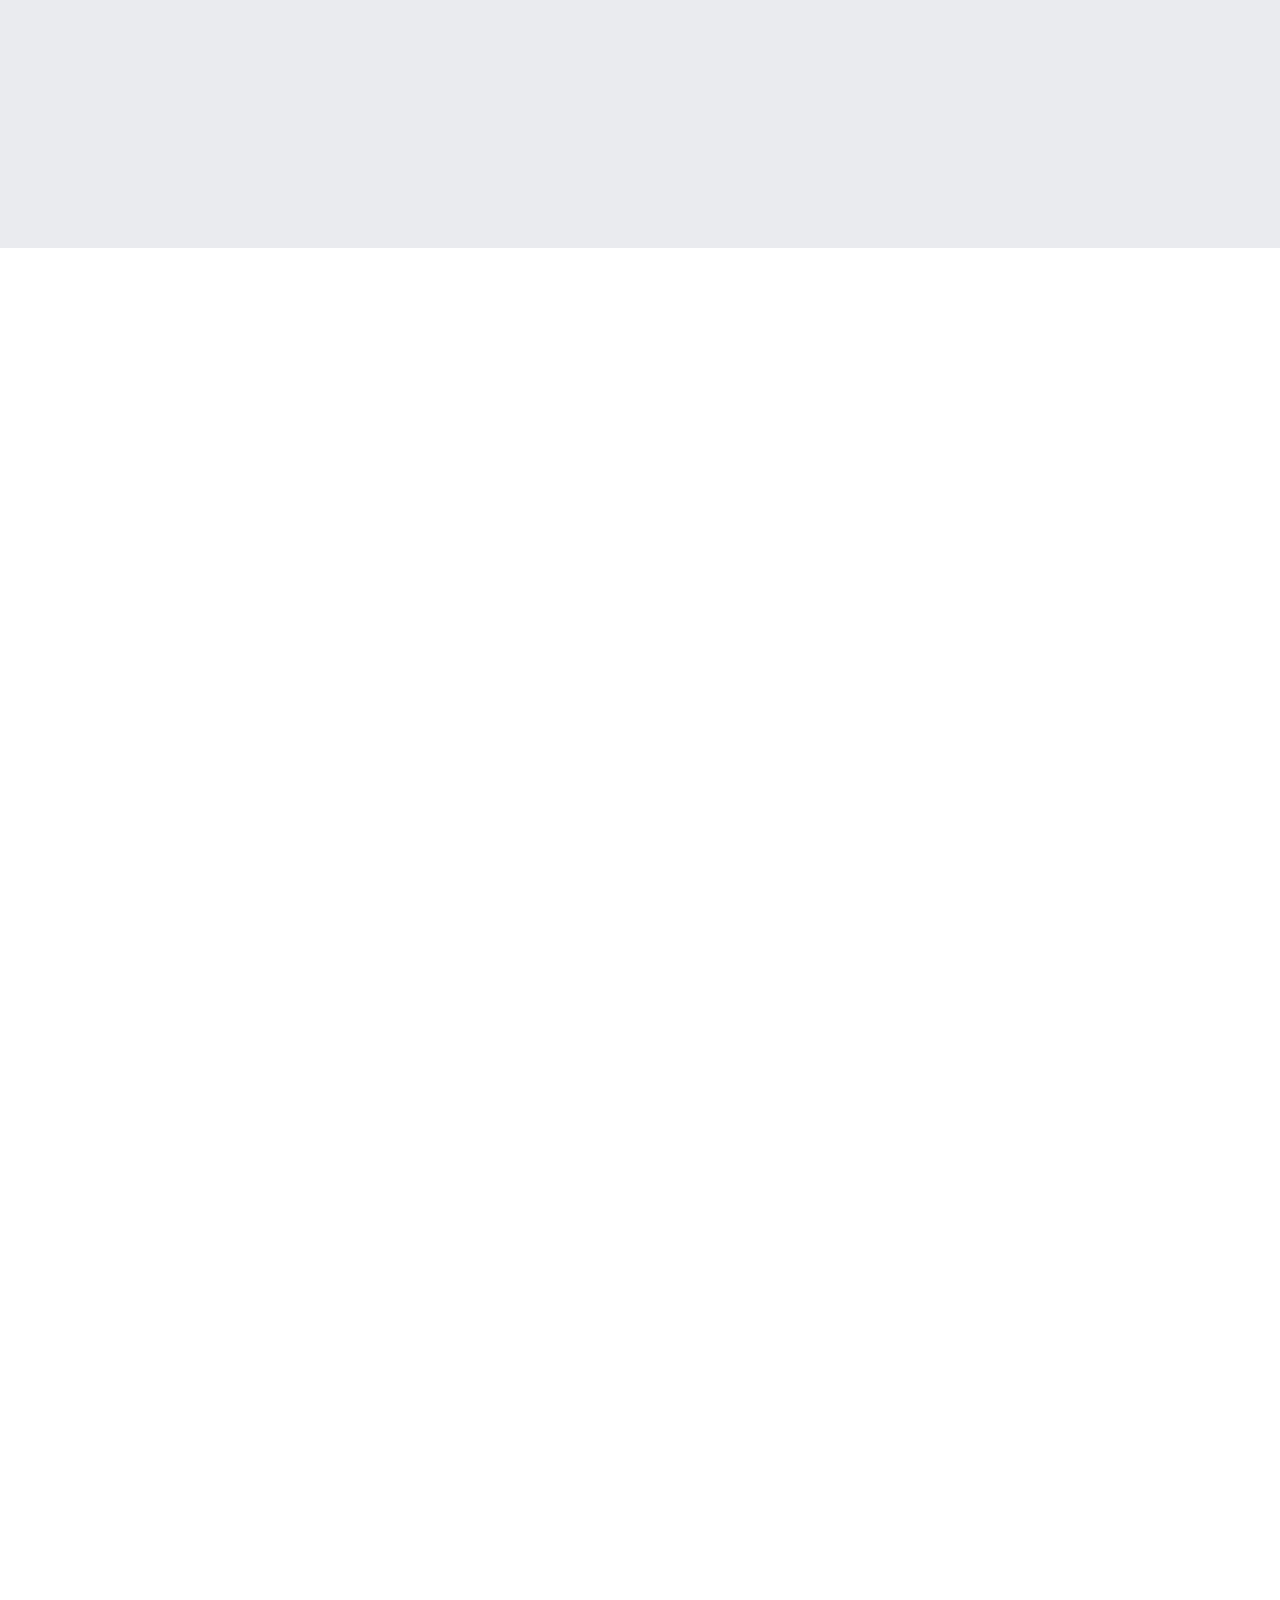
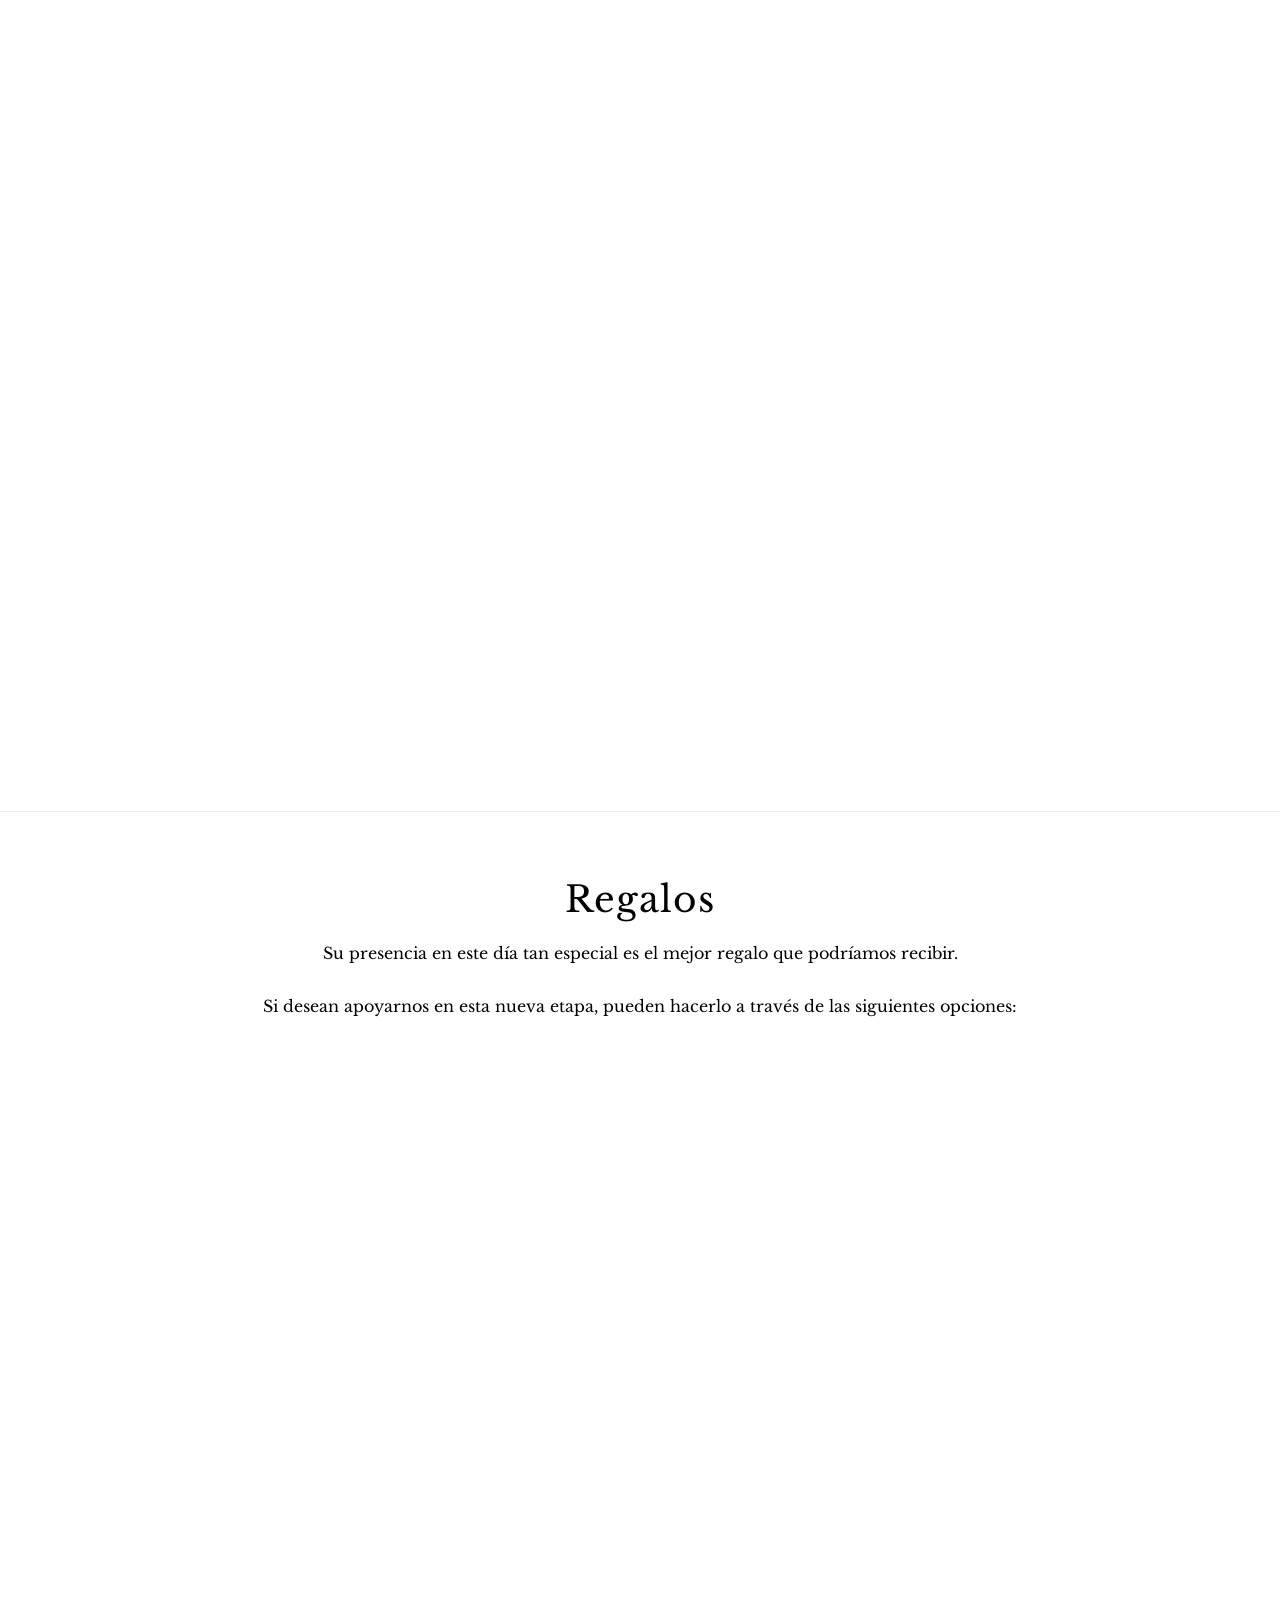
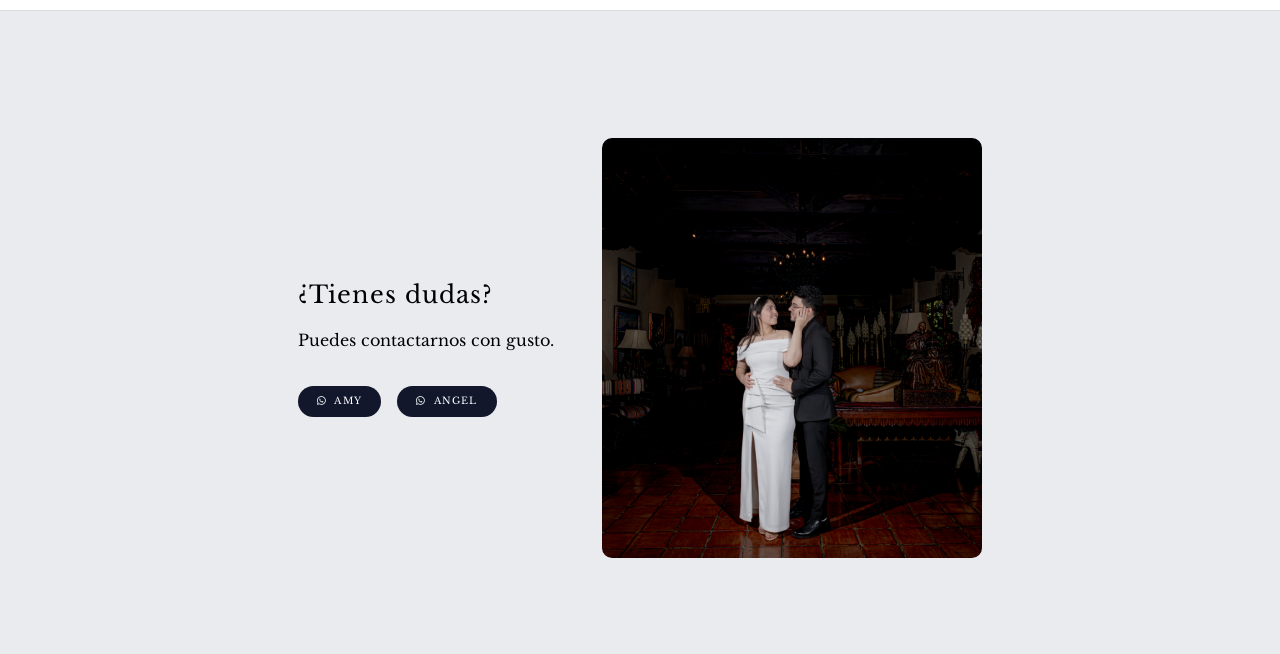
==== commit 2e69861f: "cambio foto" ====
--- a/index.html
+++ b/index.html
@@ -305,7 +305,7 @@
 								</div>
 							</div>
 							<div class="contact-photo">
-								<img src="images/sdd3.jpg" alt="Angel y Amy" />
+								<img src="images/sdd6.jpg" alt="Angel y Amy" />
 							</div>
 						</div>
 					</section>
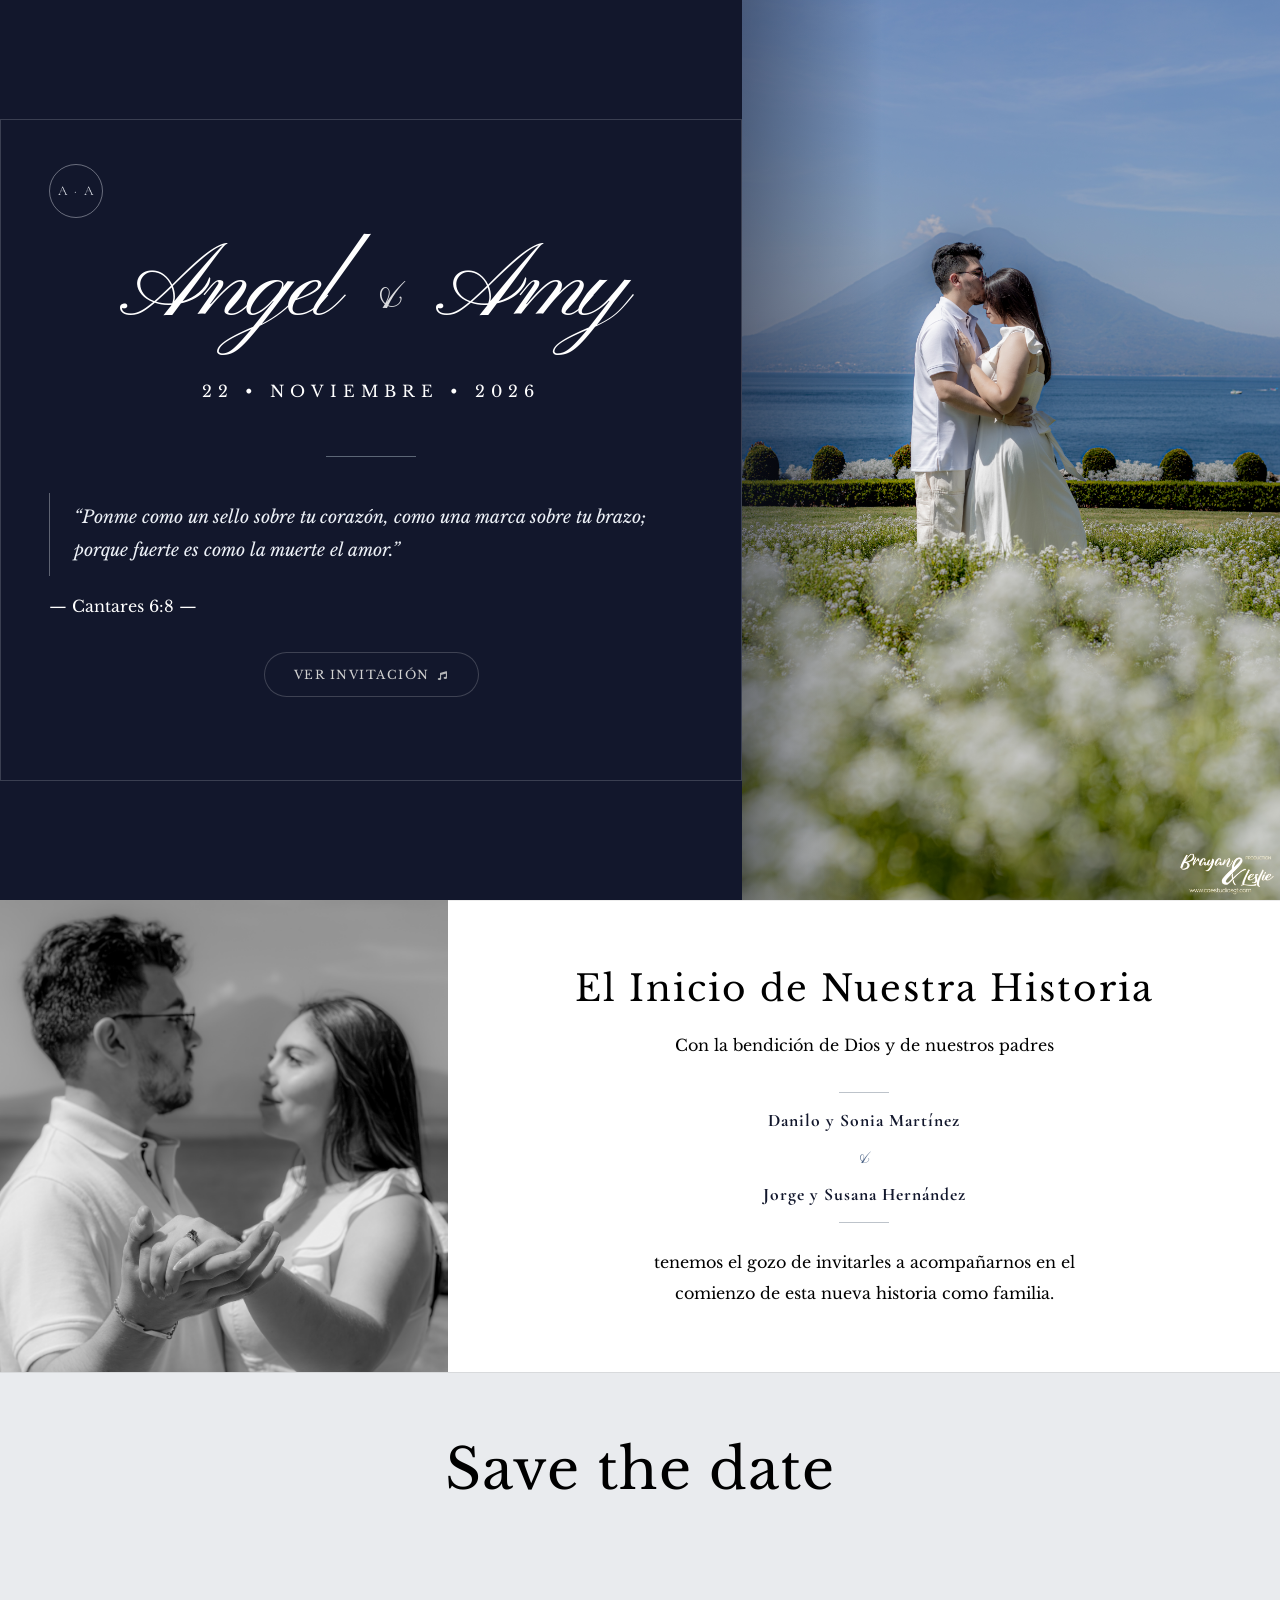
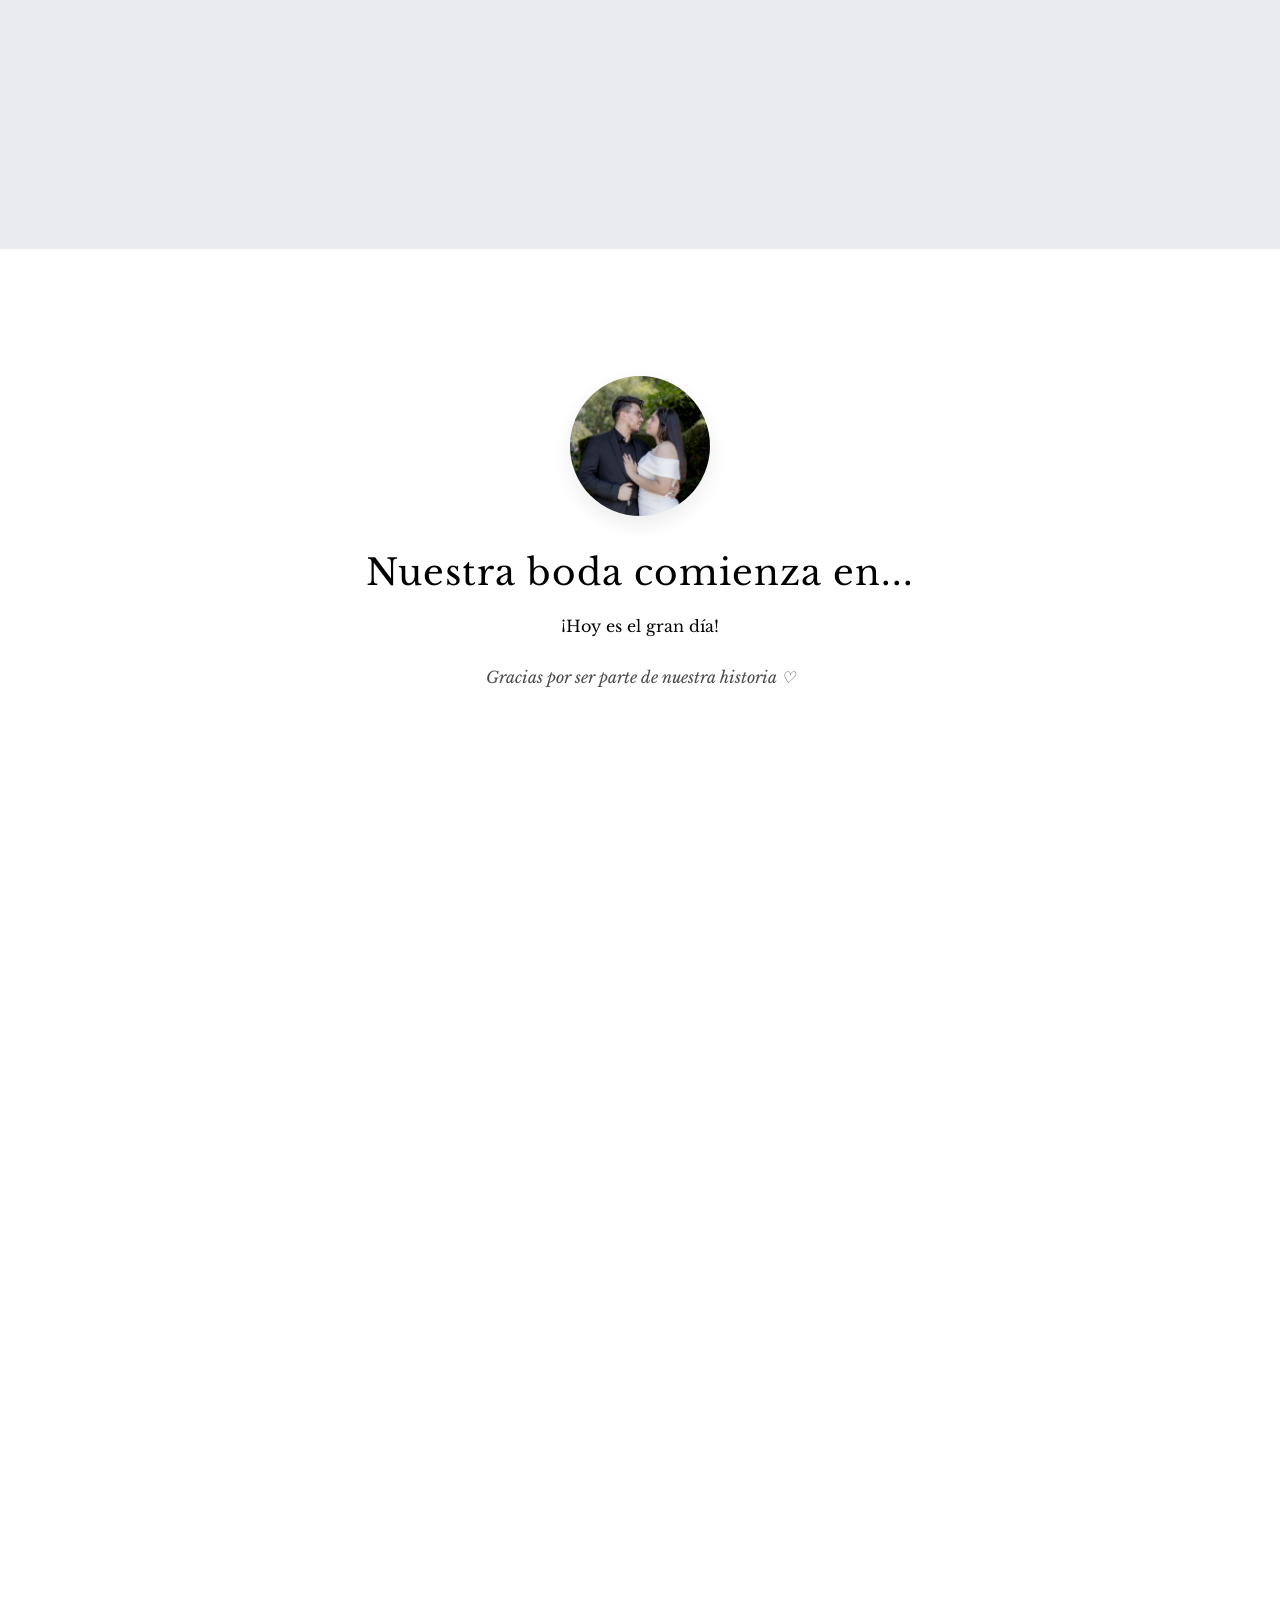
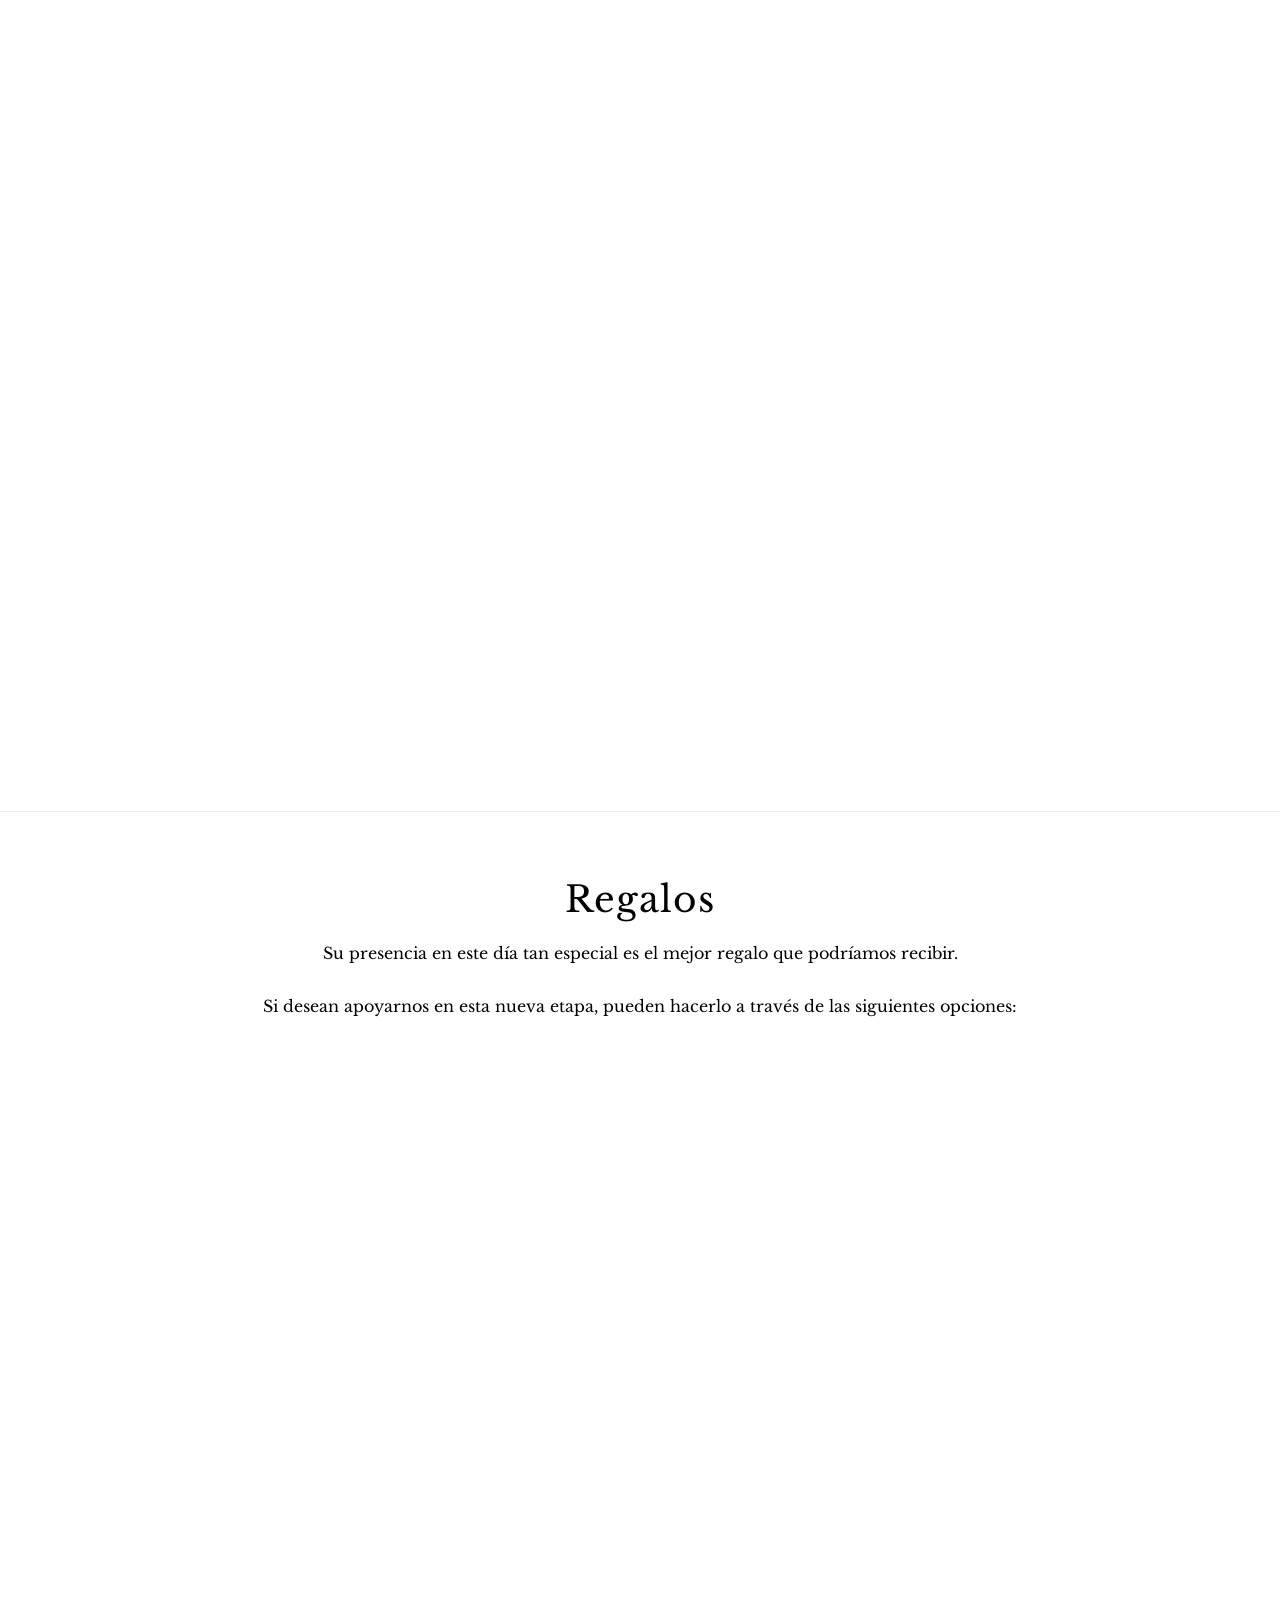
==== commit 0d97ecc7: "rsvp message" ====
--- a/index.html
+++ b/index.html
@@ -433,13 +433,13 @@
 				}
 			}
 
-			// Muestra "Lugares reservados: X" solo si confirmaron que SÍ asisten
+			// Muestra "Lugares confirmados: X" solo si confirmaron que SÍ asisten
 			function mostrarReservados(confirmados) {
 				const caja = document.getElementById("rsvp-reservado");
 				const n = Number(confirmados);
 				if (!caja) return;
 				if (n > 0) {
-					caja.innerText = `Lugares reservados: ${n}`;
+					caja.innerText = `Lugares confirmados: ${n}`;
 					caja.style.display = "inline-block";
 				} else {
 					caja.style.display = "none";
